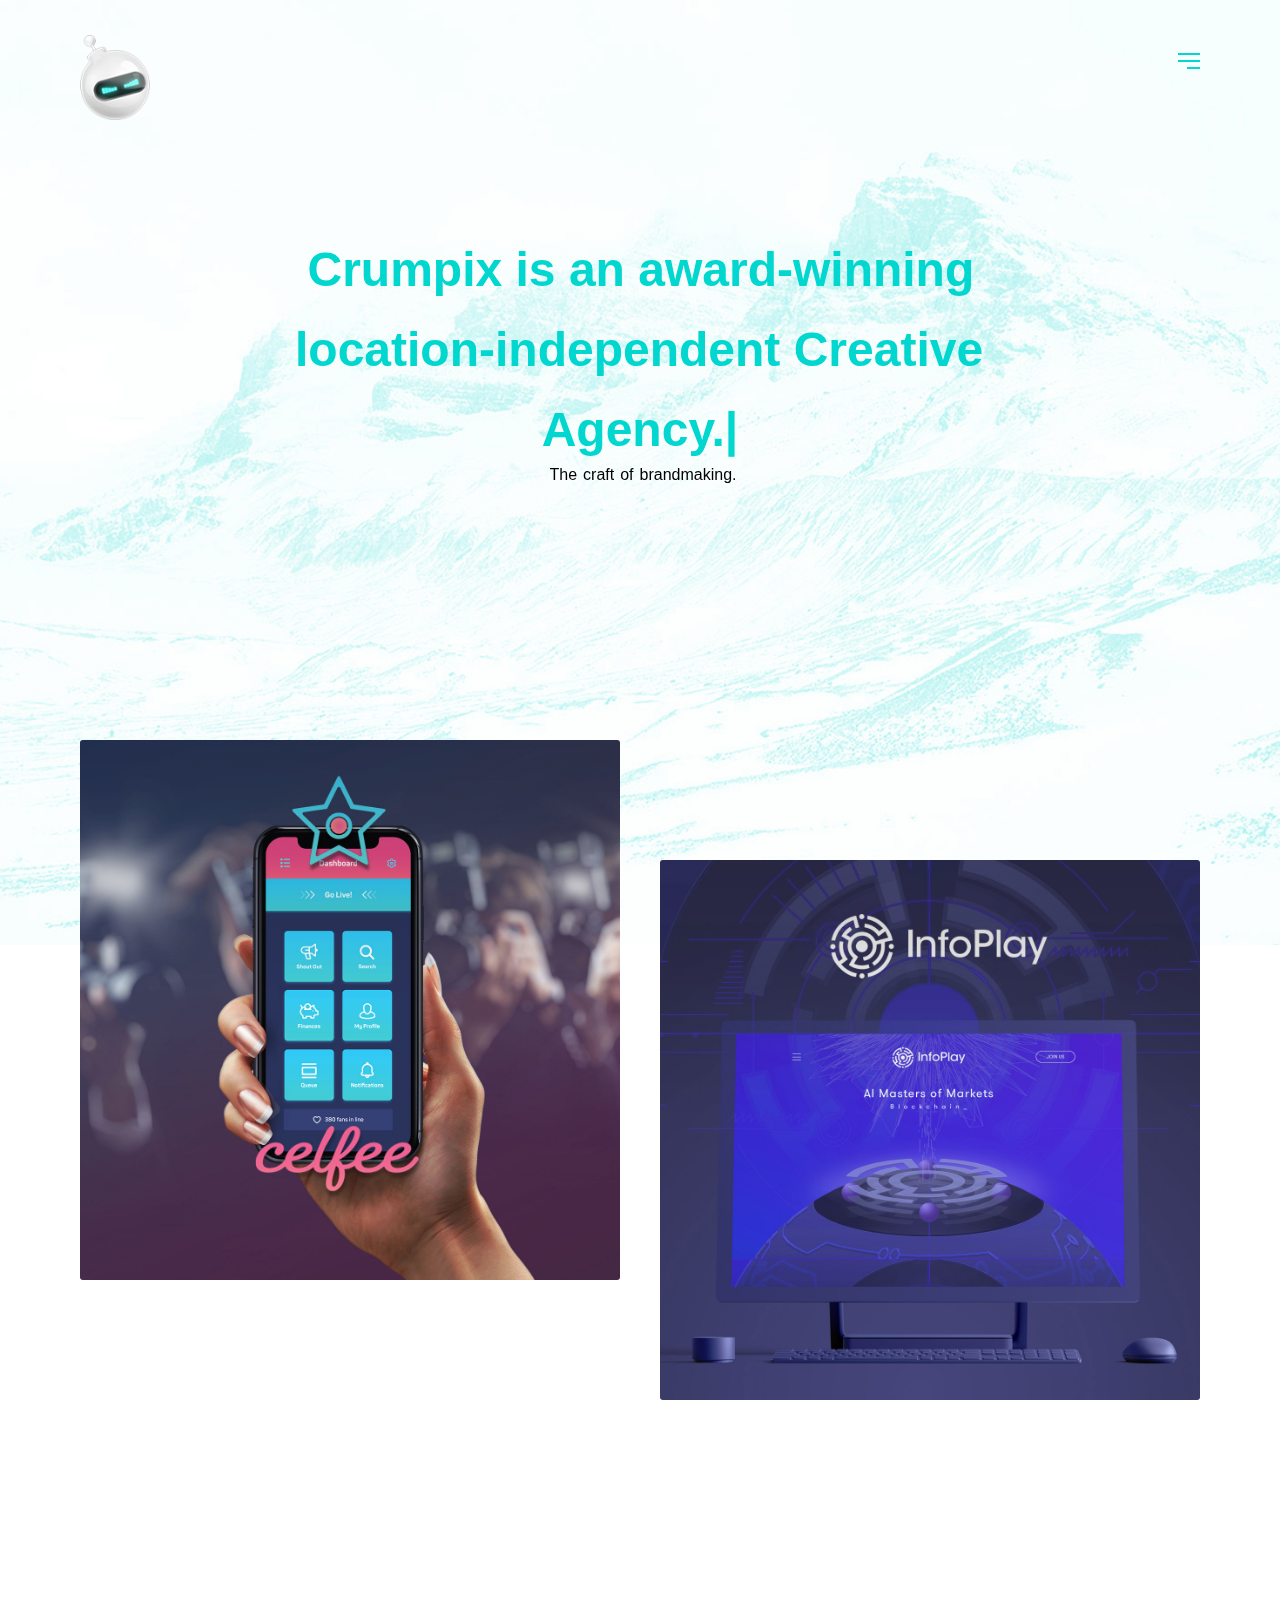
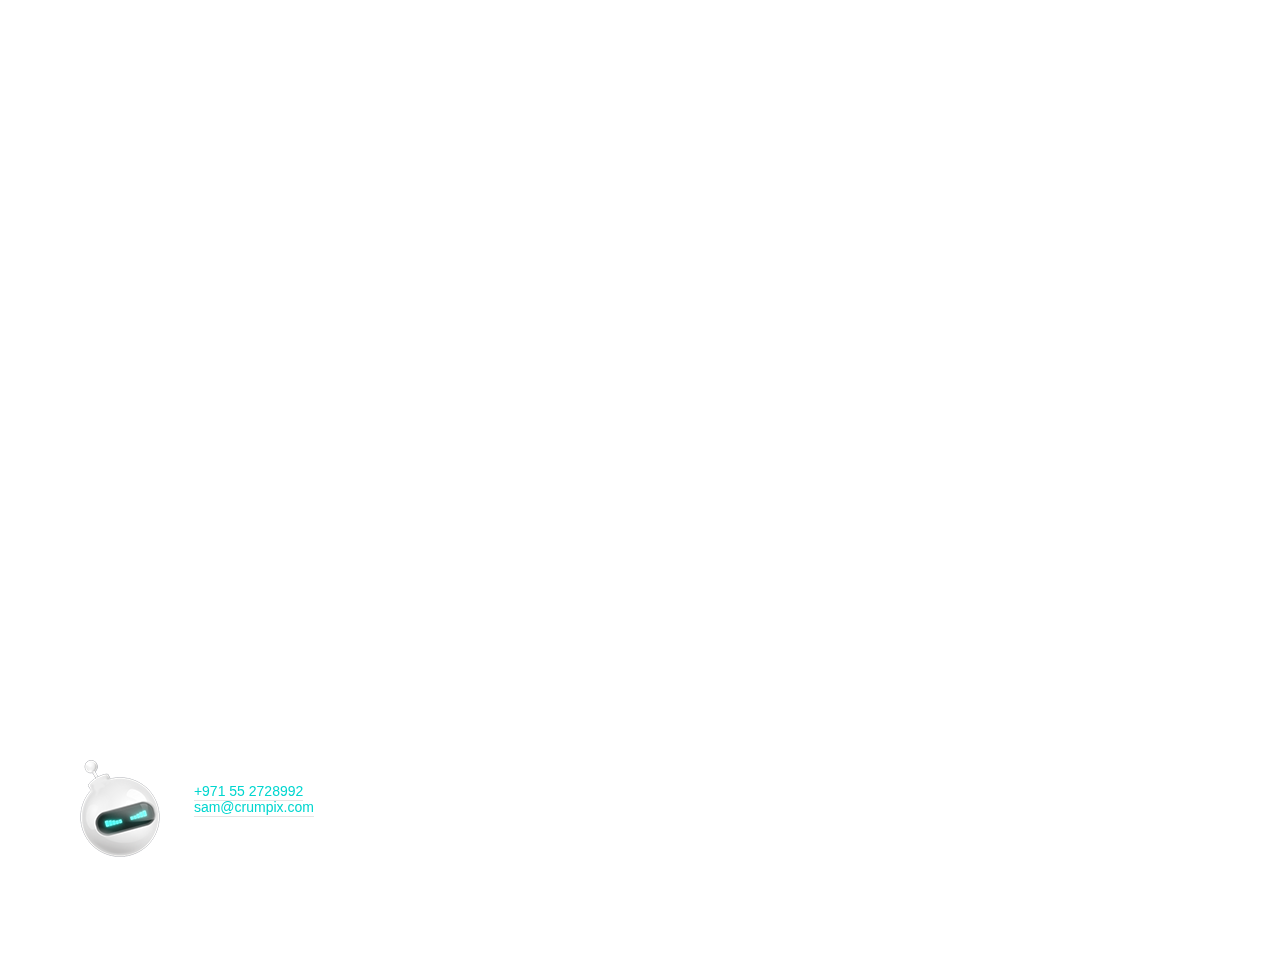
==== index.html @ b2287c08 "Project Initiated!" ====
<!DOCTYPE html>
<html lang="en">
<head>

    <title>Crumpix - Award winning location independent creative agency</title>
    <meta name="viewport" content="width=device-width, initial-scale=1.0" />
    <meta name="description" content="Perfect masonry isotope portfolio template. Masonry portfolio examples. Build your portfolio with berger template." />
    <meta name="keywords" content="design agency, ui/ux design, virtual reality, augmented reality, creative agency " />
    <meta name="author" content="Zain Raza">
    <meta charset="UTF-8" />
        
    <link rel="icon" type="image/ico" href="favicon.ico" />
    <link href="styles.css" rel="stylesheet" />
    <link href="css/font-awesome.min.css" rel="stylesheet" />
    <link href='https://fonts.googleapis.com/css?family=Roboto:400,300' rel='stylesheet' type='text/css'>
    <link href="https://fonts.googleapis.com/css?family=Poppins:500,600" rel="stylesheet">    
   
</head>

<body class="hidden">
	
    
    <div class="page-overlay from-bottom">
        <div class="animate-box-bottom"></div>
    </div>
    
	<main>
    
    
	<div class="cd-index cd-main-content">
	
	<!-- Page Content -->
	<div id="page-content" class="color-content" data-bgcolor="#fff" data-textcolor="#01d6cf">
    	
        
    
        <!-- Header -->
        <header class="scroll-hide">
            <div id="header-container">
        
            <!-- Logo -->
            <div id="logo">
                <a class="ajax-link" data-type="page-transition" href="index.html">
                    <img class="black-logo" src="images/logo.png" alt="Logo Black">
                    <img class="white-logo" src="images/logo-white.png" alt="Logo White">
                    <img class="color-logo" src="images/logo.png" alt="Logo White">
                </a>
            </div>
            <!--/Logo -->
            
            <!-- Menu Burger -->
            <div id="menu-burger">
                <span></span>
                <span></span>
                <span></span>
                <span></span>
            </div>
            <!--/Menu Burger -->
        
            </div>
        </header>
        <!--/Header -->
        
        
        <!-- Menu Overlay -->
        <div id="menu-overlay">
            
            <div class="outer">
                <div class="inner">
                
                    <div id="close-menu"></div>                
                    
                    <nav>                    
                        <ul class="main-menu">
                            <li class="has-sub active"><a href="#"><span></span>Portfolio</a>
                                <ul>
                                    <li><a class="ajax-link menu-link" data-type="page-transition" href="index.html">Bricks</a></li>
                                    <li><a class="ajax-link menu-link" data-type="page-transition" href="showcase.html">Showcase</a></li>
                                    <li class="active"><a class="ajax-link menu-link" data-type="page-transition" href="zipper.html">Zipper</a></li>
                                </ul>
                            </li>
                            <li><a class="ajax-link menu-link" data-type="page-transition" href="about.html"><span></span>About</a></li>
                            <li><a class="ajax-link menu-link" data-type="page-transition" href="contact.html"><span></span>Contact</a></li>
                            <li><a class="menu-link" target="_blank" href="https://themeforest.net/user/clapat/portfolio"><span></span>Buy Now</a></li>
                        </ul>                
                    </nav>
                    
                    <p class="copyright">2017 © Cubez Template. All right reserved.</p>               
                    
                </div>
            </div>
        
        </div>
        <!-- Menu Overlay -->
        
        
        <!-- Portfolio Filters -->
        <div class="page-action-overlay">
            <div class="outer">
                <div class="inner">
                    <div class="close-page-action"></div>
                    <ul id="filters">
                        <li><a id="all" href="#" data-filter="*" class="active"><span></span>All</a></li>
                        <li><a href="#" data-filter=".branding"><span></span>Branding</a></li>
                        <li><a href="#" data-filter=".design"><span></span>Design</a></li>
                        <li><a href="#" data-filter=".web"><span></span>Web</a></li>
                    </ul>
                </div>
            </div>
        </div>
        <!--/Portfolio Filters -->
        
        
        <!-- Main -->
        <div id="main">
        
        	
            <!-- Hero Section -->
            <div id="hero">
                <div id="hero-styles" class="scale-onscroll opacity-onscroll">
                	<div id="hero-bg-image" class="" style="background-image:url(images/02hero.jpg)"><div id="grain-hero"></div></div>
                
                    <div id="hero-caption">
                        <div class="inner">
                            <!-- <div class="hero-title">Crumpix is an award-winning location-independent Creative Agency.</div> -->
                            <p class="q1">Crumpix is an award-winning location-independent Creative Agency.</p>
                            <p class="q2">location-independent Creative Agency.</p>
                            <p class="q3">Agency.<span class="blink">|</span></p>
                            <div class="hero-subtitle">The craft of brandmaking.</div>                        
                        </div>
                    </div>
                
                </div>
            </div>            
            <div id="hero-height" class="hidden"></div>
            <!--/Hero Section -->
            
            
            <!-- Main Content -->
            <div id="main-content" class="boxed-portfolio">
                           
                
                <!-- Portfolio Wrap -->
                <div id="portfolio-wrap" class="bricks">
                    
                    <!-- Portfolio Columns -->
                    <div id="portfolio" data-col="2">
                  
                    <div class="item wide branding">
                        <div class="item-transform">
                            <div class="item-rotate">
                                <a href="project01.html" class="ajax-link" data-type="page-transition">
                                    <div class="item-content light-content">
                                        <img class="item-image" src="images/1.jpg">
                                        <div class="item-caption">
                                            <div class="item-overlay">
                                                <div class="item-sub-mask">
                                                    <div class="item-cat">Branding</div>
                                                    <div class="item-case">View Project</div>
                                                </div>
                                                <div class="item-title">Heavensake</div>
                                                <div class="svg-circle">                                                    
                                                    <svg version="1.1" xmlns="http://www.w3.org/2000/svg" x="0px" y="0px" width="50px" height="50px" viewBox="0 0 80 80" xml:space="preserve">
                                                        <circle class="circle is-inner" cx="40" cy="40" r="36" />
                                                        <circle class="circle is-outer" cx="40" cy="40" r="36" />
                                                    </svg>
                                                    <i class="fa fa-arrow-right" aria-hidden="true"></i>
                                                </div>                                                
                                            </div>
                                        </div>
                                    </div>
                                </a>
                            </div>
                        </div>
                    </div>
                    
                    <div class="item wide design">
                        <div class="item-transform">
                            <div class="item-rotate">
                                <a href="project02.html" class="ajax-link item-down" data-type="page-transition">
                                    <div class="item-content light-content">
                                        <img class="item-image" src="images/2.jpg">
                                        <div class="item-caption">
                                            <div class="item-overlay">
                                                <div class="item-sub-mask">
                                                    <div class="item-cat">Art Direction</div>
                                                    <div class="item-case">View Project</div>
                                                </div>
                                                <div class="item-title">Value Studio</div>
                                                <div class="svg-circle">                                                    
                                                    <svg version="1.1" xmlns="http://www.w3.org/2000/svg" x="0px" y="0px" width="50px" height="50px" viewBox="0 0 80 80" xml:space="preserve">
                                                        <circle class="circle is-inner" cx="40" cy="40" r="36" />
                                                        <circle class="circle is-outer" cx="40" cy="40" r="36" />
                                                    </svg>
                                                    <i class="fa fa-arrow-right" aria-hidden="true"></i>
                                                </div>                                                
                                            </div>
                                        </div>
                                    </div>
                                </a>
                            </div>
                        </div>
                    </div>
                    
                    <div class="item web">
                        <div class="item-transform">
                            <div class="item-rotate">
                                <a href="project03.html" class="ajax-link" data-type="page-transition">
                                    <div class="item-content light-content">
                                        <img class="item-image" src="images/3.jpg">
                                        <div class="item-caption">
                                            <div class="item-overlay">                                                
                                                <div class="item-sub-mask">
                                                    <div class="item-cat">Web Design</div>
                                                    <div class="item-case">View Project</div>
                                                </div>
                                                <div class="item-title">Retroduck</div>
                                                <div class="svg-circle">                                                    
                                                    <svg version="1.1" xmlns="http://www.w3.org/2000/svg" x="0px" y="0px" width="50px" height="50px" viewBox="0 0 80 80" xml:space="preserve">
                                                        <circle class="circle is-inner" cx="40" cy="40" r="36" />
                                                        <circle class="circle is-outer" cx="40" cy="40" r="36" />
                                                    </svg>
                                                    <i class="fa fa-arrow-right" aria-hidden="true"></i>
                                                </div>
                                            </div>
                                        </div>
                                    </div>
                                </a>
                            </div>
                        </div>
                    </div>
                    
                    <div class="item web">
                        <div class="item-transform">
                            <div class="item-rotate">
                                <a href="project04.html" class="ajax-link" data-type="page-transition">
                                    <div class="item-content light-content">
                                        <img class="item-image" src="images/4.jpg">
                                        <div class="item-caption">
                                            <div class="item-overlay">                                                
                                                <div class="item-sub-mask">
                                                    <div class="item-cat">Web Design</div>
                                                    <div class="item-case">View Project</div>
                                                </div>
                                                <div class="item-title">Cool Blonde</div>
                                                <div class="svg-circle">                                                    
                                                    <svg version="1.1" xmlns="http://www.w3.org/2000/svg" x="0px" y="0px" width="50px" height="50px" viewBox="0 0 80 80" xml:space="preserve">
                                                        <circle class="circle is-inner" cx="40" cy="40" r="36" />
                                                        <circle class="circle is-outer" cx="40" cy="40" r="36" />
                                                    </svg>
                                                    <i class="fa fa-arrow-right" aria-hidden="true"></i>
                                                </div>
                                            </div>
                                        </div>
                                    </div>
                                </a>
                            </div>
                        </div>
                    </div>
                    
                    <div class="item wide design">
                        <div class="item-transform">
                            <div class="item-rotate">
                                <a href="project05.html" class="ajax-link item-down" data-type="page-transition">
                                    <div class="item-content light-content">
                                        <img class="item-image" src="images/5.jpg">
                                        <div class="item-caption">
                                            <div class="item-overlay">                                                
                                                <div class="item-sub-mask">
                                                    <div class="item-cat">Art Direction</div>
                                                    <div class="item-case">View Project</div>
                                                </div>
                                                <div class="item-title">Miami Vice</div>
                                                <div class="svg-circle">                                                    
                                                    <svg version="1.1" xmlns="http://www.w3.org/2000/svg" x="0px" y="0px" width="50px" height="50px" viewBox="0 0 80 80" xml:space="preserve">
                                                        <circle class="circle is-inner" cx="40" cy="40" r="36" />
                                                        <circle class="circle is-outer" cx="40" cy="40" r="36" />
                                                    </svg>
                                                    <i class="fa fa-arrow-right" aria-hidden="true"></i>
                                                </div>
                                            </div>
                                        </div>
                                    </div>
                                </a>
                            </div>
                        </div>
                    </div>
                    
                    <div class="item wide web">
                        <div class="item-transform">
                            <div class="item-rotate">
                                <a href="project06.html" class="ajax-link" data-type="page-transition">
                                    <div class="item-content light-content">
                                        <img class="item-image" src="images/6.jpg">
                                        <div class="item-caption">
                                            <div class="item-overlay">                                                
                                                <div class="item-sub-mask">
                                                    <div class="item-cat">Web Design</div>
                                                    <div class="item-case">View Project</div>
                                                </div>
                                                <div class="item-title">Golden Lion</div>
                                                <div class="svg-circle">                                                    
                                                    <svg version="1.1" xmlns="http://www.w3.org/2000/svg" x="0px" y="0px" width="50px" height="50px" viewBox="0 0 80 80" xml:space="preserve">
                                                        <circle class="circle is-inner" cx="40" cy="40" r="36" />
                                                        <circle class="circle is-outer" cx="40" cy="40" r="36" />
                                                    </svg>
                                                    <i class="fa fa-arrow-right" aria-hidden="true"></i>
                                                </div>
                                            </div>
                                        </div>
                                    </div>
                                </a>
                            </div>
                        </div>
                    </div>
                    
                    <div class="item branding">
                        <div class="item-transform">
                            <div class="item-rotate">
                                <a href="project07.html" class="ajax-link item-down" data-type="page-transition">
                                    <div class="item-content light-content">
                                        <img class="item-image" src="images/7.jpg">
                                        <div class="item-caption">
                                            <div class="item-overlay">                                                
                                                <div class="item-sub-mask">
                                                    <div class="item-cat">Branding</div>
                                                    <div class="item-case">View Project</div>
                                                </div>
                                                <div class="item-title">Badoo</div>
                                                <div class="svg-circle">                                                    
                                                    <svg version="1.1" xmlns="http://www.w3.org/2000/svg" x="0px" y="0px" width="50px" height="50px" viewBox="0 0 80 80" xml:space="preserve">
                                                        <circle class="circle is-inner" cx="40" cy="40" r="36" />
                                                        <circle class="circle is-outer" cx="40" cy="40" r="36" />
                                                    </svg>
                                                    <i class="fa fa-arrow-right" aria-hidden="true"></i>
                                                </div>
                                            </div>
                                        </div>
                                    </div>
                                </a>
                            </div>
                        </div>
                    </div>
                    
                    <div class="item design">
                        <div class="item-transform">
                            <div class="item-rotate">
                                <a href="project08.html" class="ajax-link item-down" data-type="page-transition">
                                    <div class="item-content light-content">
                                        <img class="item-image" src="images/8.jpg">
                                        <div class="item-caption">
                                            <div class="item-overlay">                                                
                                                <div class="item-sub-mask">
                                                    <div class="item-cat">Art Direction</div>
                                                    <div class="item-case">View Project</div>
                                                </div>
                                                <div class="item-title">Tosca Blue</div>
                                                <div class="svg-circle">                                                    
                                                    <svg version="1.1" xmlns="http://www.w3.org/2000/svg" x="0px" y="0px" width="50px" height="50px" viewBox="0 0 80 80" xml:space="preserve">
                                                        <circle class="circle is-inner" cx="40" cy="40" r="36" />
                                                        <circle class="circle is-outer" cx="40" cy="40" r="36" />
                                                    </svg>
                                                    <i class="fa fa-arrow-right" aria-hidden="true"></i>
                                                </div>
                                            </div>
                                        </div>
                                    </div>
                                </a>
                            </div>
                        </div>
                    </div>
                                        
                    
                  </div>
                  <!--/Portfolio -->
                  
                </div>
                <!--/Portfolio Wrap -->
            
                        
            </div>
            <!--/Main Content -->
            
            
            
            <!-- Footer -->
            <footer id="grain-footear" class="hidden">                
                
                <div id="page-action-holder" data-tooltip="View Filters" data-placement="top">
                    <div id="open-filters">                                                    
						<svg version="1.1" xmlns="http://www.w3.org/2000/svg" x="0px" y="0px" width="50px" height="50px" viewBox="0 0 80 80" xml:space="preserve">
                            <circle class="circle-action is-inner" cx="40" cy="40" r="36" />
                            <circle class="circle-action is-outer" cx="40" cy="40" r="36" />
                        </svg>
                        <i class="fa fa-eye" aria-hidden="true"></i>
                    </div>                        	
                </div>
                
                <div id="socials-holder">
                    <ul class="socials-text">
                        <li><a href="http://www.facebook.com/clapat" target="_blank">Facebook</a></li>
                        <li><a href="http://www.twitter.com/clapatdesign" target="_blank">Twitter</a></li>
                        <li><a href="http://www.dribbble.com/clapat" target="_blank">Dribbble</a></li>
                        <li><a href="http://www.behance.net/clapat" target="_blank">Behance</a></li>
                    </ul>
                </div>
                
                
                <div class="footer-info">
                     <img class="black-logo" src="images/logo.png" alt="Logo Black">
                     <div class="contact-footer">
                        <a class="link" href="tel:+971552728992">+971 55 2728992</a><br>
                        <a class="link" href="mailto:sam@crumpix.com">sam@crumpix.com</a>
                    </div>  
                </div>            
            
            </footer>
            <!--/Footer -->
            
        </div>
        <!--/Main -->  
 
 
	</div>    
	<!--/Page Content -->
    
    </div>
</main>
    
    
    <div class="cd-cover-layer"></div>
    
		
    <script src="js/jquery.min.js"></script>
    <script src="js/plugins.js"></script>
    <script src="js/scripts.js"></script>



</body>

</html>
---- styles.css ----
/*------------------------------------------------------------------
Project:	Cubez - Ajax Based Portfolio Template
Version:	1.0
Last change:	06/10/2017
Assigned to:	ClaPat 
Primary use:	Showcase Portfolio 
-------------------------------------------------------------------*/

@import url("css/showcase.css");
@import url("css/portfolio.css");
@import url("css/shortcodes.css");
@import url("css/assets.css");


/*------------------------------------------------------------------

01. General Styles
02. Page Overlay
03. Header and Menu
04. Hero Section
05. Main Content
06. Footer
07. Responsive
-------------------------------------------------------------------*/

	
/* 1. General Styles */		
	
	html,body{
		font-family: 'GT-Walsheim', sans-serif;
		font-weight: 300;
		font-size:18px;
		height:100%;
		width:100%;
		color:#777777;
		background-color:#000;
	}
	
	html {
		box-sizing: border-box;
		margin-right: 0px!important;
		overflow: visible!important;
	}
	
	body {
		overflow-x:hidden;
		overflow-y:scroll!important;
		box-sizing: border-box;
		webkit-transition: opacity 0.2s ease-in-out 0s;
		transition: opacity 0.2s ease-in-out 0s;	
	}
	
	body.hidden {
		opacity:0;
	}	
	
	html, body, div, span, applet, object, iframe, h1, h2, h3, h4, h5, h6, p, blockquote, pre, a, abbr, acronym, address, big, cite, code, del, dfn, em, font, ins, kbd, q, s, samp, small, strike, strong, sub, sup, tt, var, dl, dt, dd, ol, ul, li, fieldset, form, label, legend, table, caption, tbody, tfoot, thead, tr, th, td {
		border: 0;
		margin: 0;
		outline: 0;
		padding: 0;
		vertical-align: baseline;
	}
	
	article,
	aside,
	details,
	figcaption,
	footer,
	header,
	hgroup,
	nav,
	section {
		display: block;
	}
	
	audio,
	canvas,
	 {
		display: inline-block;
		max-width: 100%;
	}	
	
	address {
		font-style: italic;
		margin-bottom: 24px;
	}
	
	abbr[title] {
		border-bottom: 1px dotted #2b2b2b;
		cursor: help;
	}
	
	b,
	strong {
		font-weight: 400;
		color:#000;
	}
	
	cite,
	dfn,
	em,
	i {
		font-style: italic;
	}
	
	mark,
	ins {
		background: none repeat scroll 0 0 #000;
		text-decoration: none;
		color:#fff;
		font-family: "GT-Walsheim",sans-serif;
		font-size: 10px;
		font-weight: 400;
		letter-spacing: 4px;
		text-transform: uppercase;
		padding:2px 5px;
		margin-bottom:10px;
		display:inline-block;
	}
	
	code,
	kbd,
	tt,
	var,
	samp,
	pre {
		font-family: monospace, serif;
		font-size: 15px;
		-webkit-hyphens: none;
		-moz-hyphens:    none;
		-ms-hyphens:     none;
		hyphens:         none;
		line-height: 1.6;
	}
	
	pre {
		border: 1px solid rgba(0, 0, 0, 0.1);
		-webkit-box-sizing: border-box;
		-moz-box-sizing:    border-box;
		box-sizing:         border-box;
		margin-bottom: 24px;
		max-width: 100%;
		overflow: auto;
		padding: 12px;
		white-space: pre;
		white-space: pre-wrap;
		word-wrap: break-word;
	}
	
	blockquote,
	q {
		-webkit-hyphens: none;
		-moz-hyphens:    none;
		-ms-hyphens:     none;
		hyphens:         none;
		quotes: none;
	}
	
	blockquote:before,
	blockquote:after,
	q:before,
	q:after {
		content: "";
		content: none;
	}
	
	blockquote {
		color: #000;
		font-size: 18px;
		font-style: italic;
		font-weight: 300;
		line-height: 30px;
		margin-bottom: 24px;
		font-family: "GT-Walsheim", Times, serif;
		border-left:2px #ddd solid;
		padding:20px 20px 20px 40px;
		letter-spacing: 0.01em;
	}
	
	blockquote span {
		display:block;
		margin-top:20px;
		font-weight:400;
		font-size:12px;
		font-style:normal;
		font-family: "GT-Walsheim",Geneva,sans-serif;
		color:#999;
	}
	
	blockquote cite,
	blockquote small {
		color: #2b2b2b;
		font-size: 16px;
		font-weight: 400;
		line-height: 1.5;
	}
	
	blockquote em,
	blockquote i,
	blockquote cite {
		font-style: normal;
	}
	
	blockquote strong,
	blockquote b {
		font-weight: 400;
	}
	
	small {
		font-size: smaller;
	}
	
	big {
		font-size: 125%;
	}
	
	sup,
	sub {
		font-size: 75%;
		height: 0;
		line-height: 0;
		position: relative;
		vertical-align: baseline;
	}
	
	sup {
		bottom: 1ex;
	}
	
	sub {
		top: .5ex;
	}
	
	dl {
		margin-bottom: 24px;
	}
	
	dt {
		font-weight: bold;
	}
	
	dd {
		margin-bottom: 24px;
	}
	
	ul,
	ol {
		list-style: none;
		margin: 0 0 24px 20px;
	}
	
	ul {
		list-style: disc;
	}
	
	ol {
		list-style: decimal;
	}
	
	li > ul,
	li > ol {
		margin: 0 0 0 20px;
	}
	
	li {
		line-height: 20px;
		color:#333;
		margin-bottom:10px;
	}
	
	figure {
		margin:0;
		position:relative;
		display: inline-block;
	}
	
	figure img {
		max-width:100%;
	}
	
	fieldset {
		border: 1px solid rgba(0, 0, 0, 0.1);
		margin: 0 0 24px;
		padding: 11px 12px 0;
	}
	
	legend {
		white-space: normal;
	}
	
	button,	input {
		line-height: normal;
	}
	
	input,
	textarea {
		background-image: -webkit-linear-gradient(hsla(0,0%,100%,0), hsla(0,0%,100%,0)); /* Removing the inner shadow, rounded corners on iOS inputs */
	}
	
	button, html input[type="button"], input[type="reset"], input[type="submit"] {
		cursor: pointer;
	}
	
	button[disabled],
	input[disabled] {
		cursor: default;
	}
	
	input[type="checkbox"],
	input[type="radio"] {
		padding: 0;
	}
	
	input[type="search"] {

		-webkit-appearance: textfield;
	}
	
	input[type="search"]::-webkit-search-decoration {
		-webkit-appearance: none;
	}
	
	button::-moz-focus-inner, input::-moz-focus-inner {
		border: 0;
		padding: 0;
	}
	
	textarea {
		overflow: auto;
		vertical-align: top;
	}
	
	table, th, td {
		border: 1px solid rgba(0, 0, 0, 0.1);
	}
	
	table {
		border-collapse: separate;
		border-spacing: 0;
		border-width: 1px 0 0 1px;
		margin-bottom: 24px;	
		width: 100%;
	}
	
	caption, th, td {
		font-weight: normal;
		text-align: left;
	}
	
	th {
		border-width: 0 1px 1px 0;
		font-weight: bold;
	}
	
	td {
		border-width: 0 1px 1px 0;
	}
	
	del {
		color: #767676;
	}
	
	hr {
		border: 0;
		height: 35px;
		width:100%;
		float:none;
		margin:0;
		display:inline-block;
	}
	
	hr.small {
		height:20px;
	}
	
	hr:after {
		clear: both;
		content: " ";
		display: block;
		height: 0;
		visibility: hidden;
	}
	
	::selection {
		background: #000;
		color: #fff;
		text-shadow: none;
	}
	
	::-moz-selection {
		background: #000;
		color: #fff;
		text-shadow: none;
	}
	
	img {
		border: 0 none;
		max-width: 100%;
		vertical-align: middle;
	}
		
	h1, h2, h3, h4, h5, h6 {
		font-weight: 600;
		font-family: 'GT-Walsheim', sans-serif;
		color:#000;
		margin-bottom:10px;
	}
	
	h1.big-title{
		font-size: 80px;
		font-style: normal;
		font-weight: 600;
		line-height: 110px;
		margin-left:-7px;
	}	
	
	h1{
		font-size:48px;
		line-height: 60px;
		margin-left:-3px;
	}
	
	h2{
		font-size: 36px;
		line-height: 48px;
		margin-left:-1px;
	}
	
	h3{
		font-size:30px;
		line-height: 36px;
		margin-left:-1px;
	}
	
	h4{
		font-size:24px;
		line-height: 30px;
		margin-left:-1px;	
	}
	
	h5{
		font-size:18px;
		line-height: 24px;
		margin-left:-1px;
	}
	
	h6{
		font-size:14px;
		line-height: 18px;
	}
	
	.col-content.light-content h1, .col-content.light-content h2, .col-content.light-content h3, .col-content.light-content h4, .col-content.light-content h5, .col-content.light-content h6 {
		color: #fff!important;
	}
	
	.light-content p {
		color:rgba(255,255,255,0.5);
	}
	
	.title-has-line {
		position:relative;
		margin-bottom:35px;
	}
	
	.title-has-line:after {
		background: none repeat scroll 0 0 #d28e3d;
		bottom: -15px;
		content: "";
		height: 1px;
		left: 0;
		position: absolute;
		width: 30px;
	}
	
	.text-align-center .title-has-line:after {
		background: none repeat scroll 0 0 #d28e3d;
		bottom: -15px;
		content: "";
		height: 1px;
		left: 50%;
		margin-left: -20px;
		position: absolute;
		width: 30px;
	}
	
	.text-align-right.title-has-line:after {
		background: none repeat scroll 0 0 #d28e3d;
		bottom: -15px;
		content: "";
		height: 1px;
		left: 50%;
		margin-left: -20px;
		position: absolute;
		width: 30px;
	}
	
	p {
		font-size:18px;
		margin-bottom:15px;
		line-height:28px;
		color:#aaa;
	}
	
	p.no-margins {
		margin-bottom:0;
	}
	
	.bigger {
		font-size: 24px;
		font-weight: 400;
		line-height:36px;
		color:#222;
	}
	
	.smaller {
		font-family: "GT-Walsheim",sans-serif;
		font-size: 10px;
		font-weight: 400;
		letter-spacing: 3px;
		color:#777;
		text-transform:uppercase;
	}
	
	.container {
		max-width:1240px;
		width:100%;
		margin:0 auto;
		padding: 0 50px;
		box-sizing:border-box;
	}
	
	.small .container {
		max-width:900px;
		width:100%;
		margin:0 auto;
		padding: 0 50px;
		box-sizing:border-box;
	}
	
	.full .container {
		width: 100%;
		max-width: 100%;
		padding: 0 200px;
	}
	
	.container::after {
		clear: both;
		content: " ";
		display: table;
	}
	
	a:hover, a:active {
	  outline: 0;
	  color: #000;
	}
	
	a {
        text-decoration: none;
        -webkit-transition: background-color .3s ease, border .3s ease, color .3s ease, opacity .3s ease-in-out, outline .3s ease;
           -moz-transition: background-color .3s ease, border .3s ease, color .3s ease, opacity .3s ease-in-out, outline .3s ease;
            -ms-transition: background-color .3s ease, border .3s ease, color .3s ease, opacity .3s ease-in-out, outline .3s ease;
             -o-transition: background-color .3s ease, border .3s ease, color .3s ease, opacity .3s ease-in-out, outline .3s ease;
                transition: background-color .3s ease, border .3s ease, color .3s ease, opacity .3s ease-in-out, outline .3s ease;
    }
	
	a {
		color: #000;
		outline: 0;
	}
	
	a:hover {
		text-decoration:none;
	}
	
	.one_half {
    	width: 47%;
	}	

	.one_third {
		width: 30.6%;
	}	

	.one_fourth {
		width: 22%;
	}	

	.one_fifth {
		width: 16.8%;
	}	

	.one_sixth {
		width: 13.33%;
	}	

	.two_fifth {
		width: 37.6%;
	}	

	.two_fourth {
		width: 48%;
	}		

	.two_third {
		width: 65.33%;
	}	

	.three_fifth {
		width: 58.4%;
	}	

	.three_fourth {
		width: 74%;
	}	

	.four_fifth {
		width: 79.2%;
	}	

	.five_sixth {
		width: 82.67%;
	}	

	.one_third, .two_third, .three_fourth, .one_fourth, .two_fourth, .one_fifth, .two_fifth, .three_fifth, .four_fifth, .one_sixth, .five_sixth {
		float: left;
		margin-bottom: 20px;
		margin-right: 4%;
		position: relative;
	}
	
	.one_half {
		float: left;
		margin-bottom: 20px;
		margin-right: 6%;
		position: relative;
	}

	.last {
		margin-right:0px;
	}
	
	.text-align-center {
		text-align:center;
	}
	
	.text-align-left {
		text-align:left;
	}
	
	.outer {
		display:table;
		width:100%;
		height:100%;
	}
	
	.inner {
		display:table-cell;
		vertical-align:middle;
		-webkit-box-sizing:border-box;
		-moz-box-sizing:border-box;
		box-sizing:border-box;
	}
	
	.vc_row {
		position:relative;
		z-index:1;
	}
	
	.row_padding_top {
		padding-top:120px;
	}
	
	.row_padding_bottom {
		padding-bottom:100px;
	}
	
/*--------------------------------------------------
	02. Page Overlay
---------------------------------------------------*/	
	
	
	.page-overlay {
		position: fixed;
		top: 0;
		left: 0;
		width: 100%;
		height: 100%;
	}

	.page-overlay .animate-box-bottom {
		position: absolute;
		width: 100%;
		height: 101%;
		-webkit-transition: -webkit-transform .0s;
		transition: -webkit-transform .0s;
		transition: transform .0s;
		transition: transform .0s, -webkit-transform .0s;
		background-color: #000;
	}
	.page-overlay .animate-box-bottom {
		-webkit-transform: translateX(-101%);
		transform: translateX(-101%);
	}
	
	.page-overlay.from-bottom {
	  	z-index: 120;
	}
	
	.page-overlay.from-bottom .animate-box-bottom {
		transition: transform .4s ease-in-out;
		-webkit-transform: translateX(0);
		transform: translateX(0);
	}
	
	.page-overlay.from-bottom-end .animate-box-bottom {
		transition: transform .4s ease-in-out 0.3s;
		-webkit-transform: translateX(101%);
		transform: translateX(101%);
	}	
	
/*--------------------------------------------------
	03. Header and Menu
---------------------------------------------------*/
	
	header {
		opacity:1;
		width:100%;
		height:120px;
		left:0;
		top:0;
		position:fixed;
		box-sizing:border-box;
		z-index:100;
		-webkit-transition: all 0.2s ease-in-out;
		-moz-transition: all 0.2s ease-in-out;
		-o-transition: all 0.2s ease-in-out;
		-ms-transition: all 0.2s ease-in-out;
		transition: all 0.2s ease-in-out;
	}
	
	header.nav-hide {
		top:-120px;		
	}
	
	header.open.nav-hide {
		top:0px;		
	}
	
	#header-container {
		box-sizing: border-box;
		padding: 0 80px;
		height: 50px;
		margin: 35px auto;
		max-width: 100%;
		position: relative;
		width: 100%;
		z-index: 20;
		-webkit-transition: all 0.2s ease-in-out;
		-moz-transition: all 0.2s ease-in-out;
		-o-transition: all 0.2s ease-in-out;
		-ms-transition: all 0.2s ease-in-out;
		transition: all 0.2s ease-in-out;
	}
	
	#logo {
		position:relative;
		display:inline-block;
		pointer-events: auto;
		z-index:10;
	}
	
	#logo a {
		display:block;
	}
	
	#logo a.disable {
		pointer-events: none;
	}
	
	#logo img {
		display: block;
		height: 85px;
		width: auto;
		-webkit-transition: opacity 0.2s ease-in-out;
		-moz-transition: opacity 0.2s ease-in-out;
		-o-transition: opacity 0.2s ease-in-out;
		-ms-transition: opacity 0.2s ease-in-out;
		transition: opacity 0.2s ease-in-out;
	}
	
	#logo img.white-logo, #logo img.color-logo {
		position:absolute;
		top:0;
		left:0;
		opacity:0;
	}
	
	#logo img.black-logo {
		opacity:1;
	}
	
	.light-content #logo img.black-logo, .light-content #logo img.color-logo {
		opacity:0;
	}
	
	.light-content #logo img.white-logo {
		opacity:1;
	}
	
	.color-content #logo img.black-logo, .color-content #logo img.white-logo {
		opacity:0;
	}
	
	.color-content #logo img.color-logo {
		opacity:1;
	}
	
	#menu-burger {
		width: 22px;
		height: 18px;
		position: relative;
		float:right;
		margin: 0;
		-webkit-transform: rotate(0deg);
		-moz-transform: rotate(0deg);
		-o-transform: rotate(0deg);
		transform: rotate(0deg);
		-webkit-transition: .5s ease-in-out;
		-moz-transition: .5s ease-in-out;
		-o-transition: .5s ease-in-out;
		transition: .5s ease-in-out;
		cursor: pointer;
		top: 18px;
		right: 0;
		z-index:2;
		pointer-events: initial;
	}
	
	.menu-overlay #menu-burger {
		display:block;
	}

	#menu-burger span {
	  display: block;
	  position: absolute;
	  height: 2px;
	  width: 100%;
	  background: #000;
	  opacity: 1;
	  right: 0;
	  -webkit-transform: rotate(0deg);
	  -moz-transform: rotate(0deg);
	  -o-transform: rotate(0deg);
	  transform: rotate(0deg);
	  -webkit-transition: 0.2s ease-in-out;
	  -moz-transition: 0.2s ease-in-out;
	  -o-transition: 0.2s ease-in-out;
	  transition: 0.2s ease-in-out;
	}
	
	.light-content #menu-burger span {
		background:#fff;
	}
	
	.menu-open.light-content #menu-burger span, .initial.light-content #menu-burger span {
		background:#000;
	}

	#menu-burger span:nth-child(1) {
	  top: 0px;
	}
	
	#menu-burger span:nth-child(2),#menu-burger span:nth-child(3) {
	  top: 7px;
	}
	
	#menu-burger span:nth-child(4) {
		top: 14px;
		width: 60%;
	}
	
	#menu-burger:hover span:nth-child(4) {
		width: 100%;
	}
	
	#menu-burger.open span:nth-child(1) {
	  top: 7px;
	  width: 0%;
	  right: 50%;
	}
	
	#menu-burger.open span:nth-child(2) {
	  -webkit-transform: rotate(45deg);
	  -moz-transform: rotate(45deg);
	  -o-transform: rotate(45deg);
	  transform: rotate(45deg);
	}
	
	#menu-burger.open span:nth-child(3) {
	  -webkit-transform: rotate(-45deg);
	  -moz-transform: rotate(-45deg);
	  -o-transform: rotate(-45deg);
	  transform: rotate(-45deg);
	}
	
	#menu-burger.open span:nth-child(4) {
	  top: 7px;
	  width: 0%;
	  right: 50%;
	}
	
	#menu-overlay {
		position:fixed;
		z-index:10;
		height:100vh;
		width:100vw;
		top:0;
		left:0;
		right:0;
		bottom:0;
		opacity:0;
		visibility:hidden;
		text-align:center;
		background-color:#222;
		-webkit-transition: all 0.2s ease-in-out 0.5s;
		transition: all 0.2s ease-in-out 0.5s;
	}
	
	#menu-overlay.active {
		opacity:1;
		visibility:visible;
		-webkit-transition: all 0.2s ease-in-out 0.5s;
		transition: all 0.2s ease-in-out 0.5s;
	}
	
	#close-menu {
		position: fixed !important;
		height:100vh;
		width:100vw;
		top:0;
		left:0;
		right:0;
		bottom:0;
	}	
	
	nav, nav ul, nav ul li, nav ul li a {
		margin: 0;
		padding: 0;
		border: 0;
		list-style: none;
		display: block;
		-webkit-box-sizing: border-box;
		-moz-box-sizing: border-box;
		box-sizing: border-box;
	}
	
	nav {
		width:auto;
		float:none;
		display:table;
		margin:0 auto;
	}

	
	nav ul ul {
		display: none;
		margin-bottom: 20px;
		position: relative;
	}
	
	nav > ul > li > a {
		padding: 2px 0px;
		cursor: pointer;
		color: #000;
		line-height:60px;
		font-size:48px;
		font-weight: 600;
		position:relative;
		font-family: 'GT-Walsheim', sans-serif;
		-webkit-transition: all 0.3s ease-in-out;
		-moz-transition: all 0.3s ease-in-out;
		-o-transition: all 0.3s ease-in-out;
		-ms-transition: all 0.3s ease-in-out;
		transition: all 0.3s ease-in-out;
	}
	
	.light-content nav > ul > li > a, .light-content.color-content nav > ul > li > a {
		color: #fff;
	}
	
	nav > ul > li {
		width: auto;
		display: table;
		margin: 0 auto;
		padding: 0 5px;
	}
	
	nav > ul > li span {
		position: absolute;
		top: 27px;
		left: -5px;
		width:calc(100% + 10px);
		height: 6px;
		z-index:-1;
		transform: scaleX(0);
		transform-origin: right;
		transition: transform .2s ease-out;
	}
	
	.light-content nav > ul > li span {
		opacity:0.4;
	}
	
	.light-content.color-content nav > ul > li span {
		opacity:1;
	}
  
    nav > ul > li:hover span, nav > ul > li.active span, nav > ul > li.open span {
		transform: scaleX(1);
		transform-origin: left;
	}
	
	.light-content nav > ul > li > a:hover,
	.light-content nav > ul > li.active > a,
	.light-content nav > ul > li.open > a,
	.light-content.color-content nav > ul > li > a:hover,
	.light-content.color-content nav > ul > li.active > a,
	.light-content.color-content nav > ul > li.open > a {
		color: #fff;
	}
	
	nav > ul > li > a:hover,
	nav > ul > li.active > a,
	nav > ul > li.open > a {
		color: #000;
	}
	
	nav ul ul li a {
		cursor: pointer;
		padding: 10px 20px 2px;
		z-index: 1;
		text-decoration: none;
		font-size: 16px;
		color: rgba(255,255,255,0.6);
		line-height:20px!important;
	}
	
	nav ul ul li:hover > a,
	nav ul ul li.open > a,
	nav ul ul li.active > a {
		color: #000;
	}
	
	.light-content nav ul ul li:hover > a,
	.light-content nav ul ul li.open > a,
	.light-content nav ul ul li.active > a, 
	.light-content.color-content nav ul ul li:hover > a,
	.light-content.color-content nav ul ul li.open > a,
	.light-content.color-content nav ul ul li.active > a {
		color: #fff;
	}
	
	nav ul ul ul li a {
		padding-left: 40px;
	}
	
	
	#menu-overlay .copyright {
		position:absolute;
		bottom:40px;
		font-size:12px;
		width: 100%;
	}	
	
/*--------------------------------------------------
	14. Hero Section
---------------------------------------------------*/	
	
	#hero {
		overflow:hidden;
		position:fixed;
		width:100vw;
	}
	
	#hero.normal {
		position:relative;
	}
	
	#hero.normal #hero-styles, #hero.normal #hero-bg-image {
		position:absolute;
	}
	
	#hero-styles {
		position: fixed;
		width: 100vw;
		top: 0;
		left: 0;
	}
	
	#hero-bg-image {
		background-size:cover;
		position:fixed;
		background-position:center center;
		width:100vw;
		height:100vh;
		opacity:1;
		-ms-transform: scale(1.2);
		-moz-transform: scale(1.2);
		-webkit-transform: scale(1.2);
		transform: scale(1.2);
	}
	
	#grain-hero { 
		position:fixed;
		width:100vw;
		height:100vh;
	}
	
	#hero-caption {
		display: table;
		width: 100%;
		padding:0 190px;
		padding-top:120px;
		margin:0 auto;
		height: 100%;
		position:relative;
		opacity:0;
		box-sizing:border-box;
		text-align: center;
	}
	
	#hero-caption.animate {
		opacity:1;
	}
	
	#hero-bg-image.animate {
		opacity:1;
		-webkit-transform: scale(1.1);
		transform: scale(1.1);
		-webkit-transition: -webkit-transform 2s cubic-bezier(0.165, 0.84, 0.44, 1) 0.15s, opacity 1s cubic-bezier(0.165, 0.84, 0.44, 1) 0.35s;
		transition: transform 2s cubic-bezier(0.165, 0.84, 0.44, 1) 0.15s, opacity 1s cubic-bezier(0.165, 0.84, 0.44, 1) 0.35s;
	}
	
	#hero-height {
		pointer-events: none;
		position:relative;		
		width:100vw;
		-webkit-transition: all 0.5s ease-in-out 0.9s;
		transition: all 0.5s ease-in-out 0.9s;	
	}
	
	#hero-height.hidden {
		margin-bottom:20vh;
	}
	
	#hero, #hero-height, #hero-styles {
		height:80vh;
	}
	
	.hero-title {
		font-size: 48px;
		font-weight: 600;
		font-family: 'GT-Walsheim', sans-serif;
		color:#000;
		position:relative;
		z-index:10;
		line-height:40px;
		max-width:750px;
		margin: auto;
		margin-top:20px;
		-webkit-transition: color 0.2s ease-in-out 0s!important;
		transition: color 0.2s ease-in-out 0s!important;
	}
	
	.text-align-center .hero-title {
		margin:0 auto;
	}
	
	.light-content .hero-title {
		color:#fff;
	}
	
	.hero-title span {
		display: inline-block;
		margin: 0 6px;
		line-height: 60px;
		height: 60px;
		overflow: hidden;
		padding-top: 60px;
		box-sizing: border-box;
	}
	
	.animate .hero-title span {
		padding-top:0;
		-webkit-transition: padding 0.5s cubic-bezier(0.165, 0.84, 0.44, 1) 0.9s;
		transition: padding 0.5s cubic-bezier(0.165, 0.84, 0.44, 1) 0.9s;
	}
	
	.hero-subtitle {
		font-size: 16px;
		color: #000;
		width: 100%;
		z-index: 10;
		margin-left:3px;
		line-height:30px;
		-webkit-transition: color 0.2s ease-in-out 0s !important;
		transition: color 0.2s ease-in-out 0s !important;
	}

	
	.light-content .hero-subtitle {
		color:#fff;
		opacity:0.5;
	}
	
	.hero-subtitle span {
		display: inline-block;
		margin:0 3px;
		line-height: 30px;
		height: 30px;
		overflow: hidden;
		padding-top: 30px;
		box-sizing: border-box;
	}
	
	.animate .hero-subtitle span {
		padding-top:0;
		-webkit-transition: padding 0.5s cubic-bezier(0.165, 0.84, 0.44, 1) 0.7s;
		transition: padding 0.5s cubic-bezier(0.165, 0.84, 0.44, 1) 0.7s;
	}
	
	#hero-image {
		background-size:cover;
		position:relative;
		width:100%;
		height:100vh;
		opacity:1;		
		background: center center no-repeat fixed;
	}
	
	#hero-image.bgrelative {
		background: center center no-repeat scroll;
	}
	
	#image-border-left, #image-border-right {
		height: 100%;
		width: 14%;
		position: absolute;
		top: 0;
		-webkit-transform: translateX(0);
		-moz-transform: translateX(0);
		-ms-transform: translateX(0);
		-o-transform: translateX(0);
		transform: translateX(0);
		background: #fff;
	}
	
	#image-border-left {
		left:0;
	}
	
	#image-border-right {
		right:0;
	}
	
	
/*--------------------------------------------------
	05. Main Content
---------------------------------------------------*/		
	
	#main {
		position:relative;
		z-index:2;
	}
	
	#main.hidden {
		-webkit-transition: all 0s ease-in-out 0.4s;
		transition: all 0s ease-in-out 0.4s;
		opacity:0;
	}
	
	#main-content {
		opacity:1;
		position:relative;
	}	
	
	.page-action-overlay {
		position:fixed;
		z-index:1000;
		height:100vh;
		width:100vw;
		top:0;
		left:0;
		right:0;
		bottom:0;
		opacity:0;
		visibility:hidden;
		background-color:rgba(0,0,0,0.80);
		-webkit-transition: all 0.2s ease-in-out 0.5s;
		transition: all 0.2s ease-in-out 0.5s;
	}
	
	.page-action-overlay.active {
		opacity:1;
		visibility:visible;
		-webkit-transition: all 0.2s ease-in-out 0.1s;
		transition: all 0.2s ease-in-out 0.1s;
	}
	
	.close-page-action {
		position:fixed;
		height:100vh;
		width:100vw;
		top:0;
		left:0;
		right:0;
		bottom:0;
		cursor: url("images/close.png"), e-resize;
	}
	
	
/*--------------------------------------------------
	06. Footer
---------------------------------------------------*/	
	
	
	footer {
		position:relative;
		padding:70px 0 110px 0;
		width:100%;		
		height:auto;
		z-index:2;
	}

	.contact-footer {
		display: inline-block;
		padding-left: 30px;
	}
	
	.socials-text {	
		margin: 0px;
		display:block;
		width:auto;
		line-height:25px;
	}
	
	#socials-holder {
		bottom: 110px;
		height: 300px;
		right: 80px;
		position: fixed;
		width: 15px;
		opacity:0;
		z-index:10;
		transition: all 0.2s ease-in-out;
	}
	
	#socials-holder.is-active {
		opacity:1;
	}
	
	.socials-text {
		height: 25px;
		line-height:25px;
		position: absolute;		
		width:300px;
		margin:0;
		text-align:left;
		top: 50%;
		left: 50%;
		-moz-transform: translateX(-50%) translateY(-50%) rotate(-90deg);
		-webkit-transform: translateX(-50%) translateY(-50%) rotate(-90deg);
		transform:  translateX(-50%) translateY(-50%) rotate(-90deg);
	}
	
	.socials-text li {
		list-style:none;
		display:inline-block;
		margin-left: -4px;
	}
	
	.socials-text li {
		margin-right: 25px;
		margin-left: 0px;
		color:#999;
		font-size:12px;
		position:relative;
		margin-bottom:0;
		line-height:25px;
		opacity:0;
		-ms-transform: translateX(20px);
		-webkit-transform: translateX(20px);
		-o-transition:translateX(20px);
		transform: translateX(20px);
		-webkit-transition: opacity 0.2s ease-in-out 0s, transform 0.2s ease-in-out 0.2s;
  		-moz-transition: opacity 0.2s ease-in-out 0s, transform 0.2s ease-in-out 0.2s;
		-o-transition: opacity 0.2s ease-in-out 0s, transform 0.2s ease-in-out 0.2s;
		transition: opacity 0.2s ease-in-out 0s, transform 0.2s ease-in-out 0.2s;	
	}
	
	#socials-holder.is-active.is-visible .socials-text li:nth-child(1) {
		opacity:1;
		margin-right:25px;
		-ms-transform: translateX(0px);
		-webkit-transform: translateX(0px);
		-o-transition:translateX(0px);
		transform: translateX(0px);
		-webkit-transition: opacity 0.2s ease-in-out 0.1s, transform 0.2s ease-in-out 0.1s;	
  		-moz-transition: opacity 0.2s ease-in-out 0.1s, transform 0.2s ease-in-out 0.1s;	
		-o-transition: opacity 0.2s ease-in-out 0.1s, transform 0.2s ease-in-out 0.1s;	
		transition: opacity 0.2s ease-in-out 0.1s, transform 0.2s ease-in-out 0.1s;	
	}
	
	#socials-holder.is-active.is-visible .socials-text li:nth-child(2) {
		opacity:1;
		margin-right:25px;
		-ms-transform: translateX(0px);
		-webkit-transform: translateX(0px);
		-o-transition:translateX(0px);
		transform: translateX(0px);
		-webkit-transition: opacity 0.2s ease-in-out 0.2s, transform 0.2s ease-in-out 0.2s;	
  		-moz-transition: opacity 0.2s ease-in-out 0.2s, transform 0.2s ease-in-out 0.2s;	
		-o-transition: opacity 0.2s ease-in-out 0.2s, transform 0.2s ease-in-out 0.2s;	
		transition: opacity 0.2s ease-in-out 0.2s, transform 0.2s ease-in-out 0.2s;	
	}
	
	#socials-holder.is-active.is-visible .socials-text li:nth-child(3) {
		opacity:1;
		margin-right:25px;
		-ms-transform: translateX(0px);
		-webkit-transform: translateX(0px);
		-o-transition:translateX(0px);
		transform: translateX(0px);
		-webkit-transition: opacity 0.2s ease-in-out 0.3s, transform 0.2s ease-in-out 0.3s;	
  		-moz-transition: opacity 0.2s ease-in-out 0.3s, transform 0.2s ease-in-out 0.3s;	
		-o-transition: opacity 0.2s ease-in-out 0.3s, transform 0.2s ease-in-out 0.3s;	
		transition: opacity 0.2s ease-in-out 0.3s, transform 0.2s ease-in-out 0.3s;	
	}
	
	#socials-holder.is-active.is-visible .socials-text li:nth-child(4) {
		opacity:1;
		margin-right:25px;
		-ms-transform: translateX(0px);
		-webkit-transform: translateX(0px);
		-o-transition:translateX(0px);
		transform: translateX(0px);
		-webkit-transition: opacity 0.2s ease-in-out 0.4s, transform 0.2s ease-in-out 0.4s;	
  		-moz-transition: opacity 0.2s ease-in-out 0.4s, transform 0.2s ease-in-out 0.4s;	
		-o-transition: opacity 0.2s ease-in-out 0.4s, transform 0.2s ease-in-out 0.4s;	
		transition: opacity 0.2s ease-in-out 0.4s, transform 0.2s ease-in-out 0.4s;	
	}
	
	.socials-text li:last-child {
		margin-right: 0px;
	}
	
	.socials li a {
		color: #999;
		display: block;
		font-size: 16px;
		height: 16px;
		line-height: 10px;
		width:45px;
		text-align:center;
		-webkit-transform: scale(1);
		-moz-transform: scale(1);
		-o-transform: scale(1);
		-ms-transform: scale(1);
		transform: scale(1);
		webkit-transition: all 0.1s ease-in-out;
		-moz-transition: all 0.1s ease-in-out;
		-o-transition: all 0.1s ease-in-out;
		-ms-transition: all 0.1s ease-in-out;
		transition: all 0.1s ease-in-out;
	}
	
	.socials li a:hover {
		color:#fff;
		-webkit-transform: scale(1.3);
		-moz-transform: scale(1.3);
		-o-transform: scale(1.3);
		-ms-transform: scale(1.3);
		transform: scale(1.3);
	}
	
	.socials-text li a {
		color:#999;
		font-weight:400;
	}
	
	.light-content .socials-text li a {
		color:rgba(255,255,255,0.5)
	}
	
	.socials-text li a:hover {
		color:#000!important;
	}
	
	.light-content .socials-text li a:hover, .light-content.color-content .socials-text li a:hover {
		color:rgba(255,255,255,1)!important;
	}
	
	#page-action-holder {
		position: fixed;
		left: 80px;
		bottom: 100px;
		height: 50px;
		width: 50px;	
		opacity:0;
		z-index:10;
		-webkit-transform: scale(0.8);
		transform: scale(0.8);
		webkit-transition: all 0.2s ease-in-out;
		transition: all 0.2s ease-in-out;
	}
	
	#page-action-holder.is-active.is-visible {
		opacity:1;
		-webkit-transform: scale(1);
		-moz-transform: scale(1);
		-o-transform: scale(1);
		-ms-transform: scale(1);
		transform: scale(1);		
	}
	
	#open-filters, #backtoworks {
		position:relative;
		height:50px;
		width:50px;
		margin-top:0px;
		cursor:pointer;
	}
	
	#open-filters i, #backtoworks i {
		color: #000;
		position: absolute;
		left:0;
		top:0;
		width: 50px;
		height: 50px;
		text-align: center;
		line-height: 50px;
		font-size: 14px;
		pointer-events: none;
		-webkit-transition: all 0.4s ease-in-out 0s;
		transition: all 0.4s ease-in-out 0s;
	}
	
	.light-content #open-filters i, .light-content.color-content #open-filters i, .light-content #backtoworks i, .light-content.color-content #backtoworks i {
		color: #FFF;
	}
	
	.circle-action {
	  	fill: transparent;
	  	stroke: #000;
	}
	
	.light-content .circle-action, .light-content.color-content .circle-action {
		stroke: #fff;
	}
	
	.is-inner{
		stroke-width: 2;
		opacity:0.5;
	}
  
	.is-outer{
		stroke-width: 2;
		stroke-dasharray: 227;
		stroke-dashoffset: 227;
		transform-origin: 50%;
		transform: rotate(-90deg);
		transition: stroke-dashoffset 400ms linear;
	}
	
	#open-filters:hover .is-outer, #backtoworks:hover .is-outer {
		stroke-dashoffset: 0;
	}
	
	
	.footer-info {
		color: #000;
		font-size: 14px;
		font-weight: 500;
		font-family: 'GT-Walsheim', sans-serif;
		display: block;
		width: 100%;
		margin: 0 auto;
		padding: 0 190px;
		box-sizing: border-box;
	}
	
	.light-content .footer-info, .light-content.color-content .footer-info {
		color: #fff;
	}
	

		
/*--------------------------------------------------
	07. Responsive
---------------------------------------------------*/			
			



@media only screen and (max-width: 1466px) {
	
	/* Header And Footer */
	
	.menu-overlay.slide-in nav {
		width:40vw;
    	-webkit-transform: translateX(40vw);
    	transform: translateX(40vw);
	}
	
	.menu-overlay nav.open {
		-webkit-transform: translateX(0);
		transform: translateX(0);
	}
	#page-action-holder {
    	left: 15px;
	}
	
	#socials-holder {
    	right: 35px;
	}
	
	/* Hero Styles */
	
	#hero-caption {
		width: 100%;
		padding: 0 75px;
	}
	
	footer {
    	padding: 70px 0 100px 0;
	}
	
	.footer-info {
    	padding: 0 80px;
	}
	
	.full .container {
		padding: 0 80px;
	}	
}


@media only screen and (max-width: 1024px) {
	
	/* Header And Footer */	
	
	#header-container {
		padding: 20px 0;
		margin: 0px auto;
	}
	
	#logo {
		margin-left:50px;
		margin-bottom:20px;
	}
	
	#menu-burger {
		display: block;
		position: absolute;
		right: 55px;
		top: 35px;
	}
	
	#page-action-holder {
		left:50px;
		position:absolute;
		opacity:1;
		-webkit-transform: scale(1);
		transform: scale(1);
	}
	
	/* Hero Styles */
	
	#hero, #hero-height, #hero-styles {
		height: 100vh;
	}
	
	#hero-caption {
		padding: 0 45px;
		padding-top: 30px;
	}
	
	h1.big-title {
    	font-size: 50px;
		line-height:60px;
	}
	
	.hero-title {
    	font-size: 50px;
		line-height:40px;
	}
	
	.hero-title span {
		line-height: 60px;
		height: 60px;
		margin: 0 5px;
		padding-top: 60px;
	}
	
	#hero-image {
		background: center center no-repeat scroll;
		background-size:cover!important;
	}
	
	.full .container {
		padding: 0 50px;
	}
	
	footer {
		padding: 0 0 100px 0;
	}
	
	#page-action-holder {
    	bottom: 190px;
	}
	
	#socials-holder {
		bottom: 30px;
		height: 20px;
		right: 0px;
		position: relative;
		width: 100%;
		opacity: 0;
		z-index: 10;
		transition: all 0.2s ease-in-out;
		box-sizing: border-box;
		padding: 0 80px;
		padding-left: 120px;
	}
	
	.socials-text {
		height: 25px;
		line-height: 25px;
		position: relative;
		width: 100%;
		margin: 0;
		text-align: left;
		top: 0;
		left: 0;
		-moz-transform: translateX(0) translateY(0) rotate(0deg);
		-webkit-transform: translateX(0) translateY(0) rotate(0deg);
		transform: translateX(0) translateY(0) rotate(0deg);
	}
	
	.socials-text li {
		opacity:1!important;
		margin-right:25px!important;
		-ms-transform: translateX(0px)!important;
		-webkit-transform: translateX(0px)!important;
		-o-transition:translateX(0px)!important;
		transform: translateX(0px)!important;
	}
	
	.footer-info {
		padding: 0 80px;
		padding-left: 120px;
	}
	
	.row_padding_bottom {
		padding-bottom: 80px;
	}
	.row_padding_top {
		padding-top: 100px;
	}	
	
}


@media only screen and (max-width: 767px) {
	
	/* Header And Footer */
	
	#logo {
		margin-left:40px;
	}
	
	#menu-burger {
		display: block;
		position: absolute;
		right: 45px;
		top: 35px;
	}
	
	nav > ul > li > a {
		line-height: 48px;
		font-size: 36px;
	}
	
	nav > ul > li span {
		position: absolute;
		top: 23px;
	}
	
	/* Hero Styles */
	
	#hero-caption { 
		padding: 0 40px;
		padding-top: 30px;
	}
	
	h1.big-title {
    	font-size: 40px;
		line-height:50px;
	}
	
	.hero-title {
    	font-size: 40px;
		line-height:30px;
	}
	
	.hero-title span {
		line-height: 50px;
		height: 50px;
		margin: 0 4px;
		padding-top: 50px;
	}
	
	/* Content Styles */
	
	.container, .small .container {
    	padding: 0 40px;
	}
	
	.full .container {
		padding: 0 40px;
	}

	
	.one_half {
    	width: 100%;
	}	

	.one_third {
		width: 100%;
	}	

	.one_fourth {
		width: 100%;
	}	

	.one_fifth {
		width: 100%;
	}	

	.one_sixth {
		width: 100%;
	}	

	.two_fifth {
		width: 100%;
	}	

	.two_fourth {
		width: 100%;
	}		

	.two_third {
		width: 100%;
	}	

	.three_fifth {
		width: 100%;
	}	

	.three_fourth {
		width: 100%;
	}	

	.four_fifth {
		width: 100%;
	}	

	.five_sixth {
		width: 100%;
	}	

	.one_half, .one_third, .two_third, .three_fourth, .one_fourth, .two_fourth, .one_fifth, .two_fifth, .three_fifth, .four_fifth, .one_sixth, .five_sixth {
		margin-bottom: 20px;
		margin-right: 0%;
	}
	
	.row_padding_bottom {
		padding-bottom: 60px;
	}
	.row_padding_top {
		padding-top: 70px;
	}	
	
}


@media only screen and (max-width: 479px) {	
	
	/* Header And Footer */
	
	#logo {
		margin-left:30px;
	}
	
	#menu-burger {
		display: block;
		position: absolute;
		right: 35px;
		top: 35px;
	}
	
	#page-action-holder {
		left:30px;
		position:absolute;
		opacity:1;
		-webkit-transform: scale(1);
		transform: scale(1);
	}
	
	/* Hero Styles */
	
	#hero-caption { 
		padding: 0 30px;
		padding-top: 30px;
	}
	
	.hero-title, h1.big-title {
    	font-size: 30px;
		line-height:20px;
	}
	
	.hero-title span {
		line-height: 40px;
		height: 40px;
		margin: 0 3px;
		padding-top:40px
	}	
	
	/* Content Styles */
	
	.container, .small .container {
    	padding: 0 30px;
	}
	
	.full .container {
		padding: 0 30px;
	}
	
	#page-action-holder {
		bottom: 0;
		position: relative;
	}
	
	#socials-holder {
		bottom: 0;
		padding: 0 30px;
		padding-left: 30px;
		margin-top: 20px;
	}
	
	.socials-text li {
		opacity: 1 !important;
		margin-right: 15px !important;
	}
	
	.footer-info {
		padding: 0 30px;
		padding-left: 30px;
		margin-top: 20px;
	}
	
	.row_padding_bottom {
		padding-bottom: 30px;
	}
	.row_padding_top {
		padding-top: 40px;
	}
		
}			


/*--------------------------------------------------
	08. Animations
---------------------------------------------------*/	

@keyframes typing {
	0%{width: 0;}
	50%{width: 0;}
	100%{ width: 100; } 
}
@keyframes blink-caret { 50% { border-color: transparent; } }
@keyframes blink{
	to{opacity: .0;}
  }

.q1 { 
	color: rgb(1, 214, 207);
	font-size: 48px;
	font-weight: 600;
	font-family: 'GT-Walsheim', sans-serif;
	position:relative;
	z-index:10;
	line-height:60px;
	width: 665px;
	margin: auto;
	margin-top:20px;
	white-space: nowrap;
	overflow: hidden;
	-webkit-animation: typing 2s steps(21, end),step-end infinite alternate;
}
.q2 { 
	color: rgb(1, 214, 207);
	font-size: 48px;
	font-weight: 600;
	font-family: 'GT-Walsheim', sans-serif;
	position:relative;
	z-index:10;
	line-height:60px;
	width: 690px;
	margin: auto;
	margin-top:20px;
	white-space: nowrap;
	overflow: hidden;
	-webkit-animation: typing 4s steps(21, end),step-end infinite alternate;
}
.q3 { 
	color: rgb(1, 214, 207);
	font-size: 48px;
	font-weight: 600;
	font-family: 'GT-Walsheim', sans-serif;
	position:relative;
	z-index:10;
	line-height:60px;
	width: 200px;
	margin: auto;
	margin-top:20px;
	white-space: nowrap;
	overflow: hidden;
	-webkit-animation: typing 7s steps(21, end), step-end infinite alternate;
}
.blink{
	animation: blink .8s infinite;
}
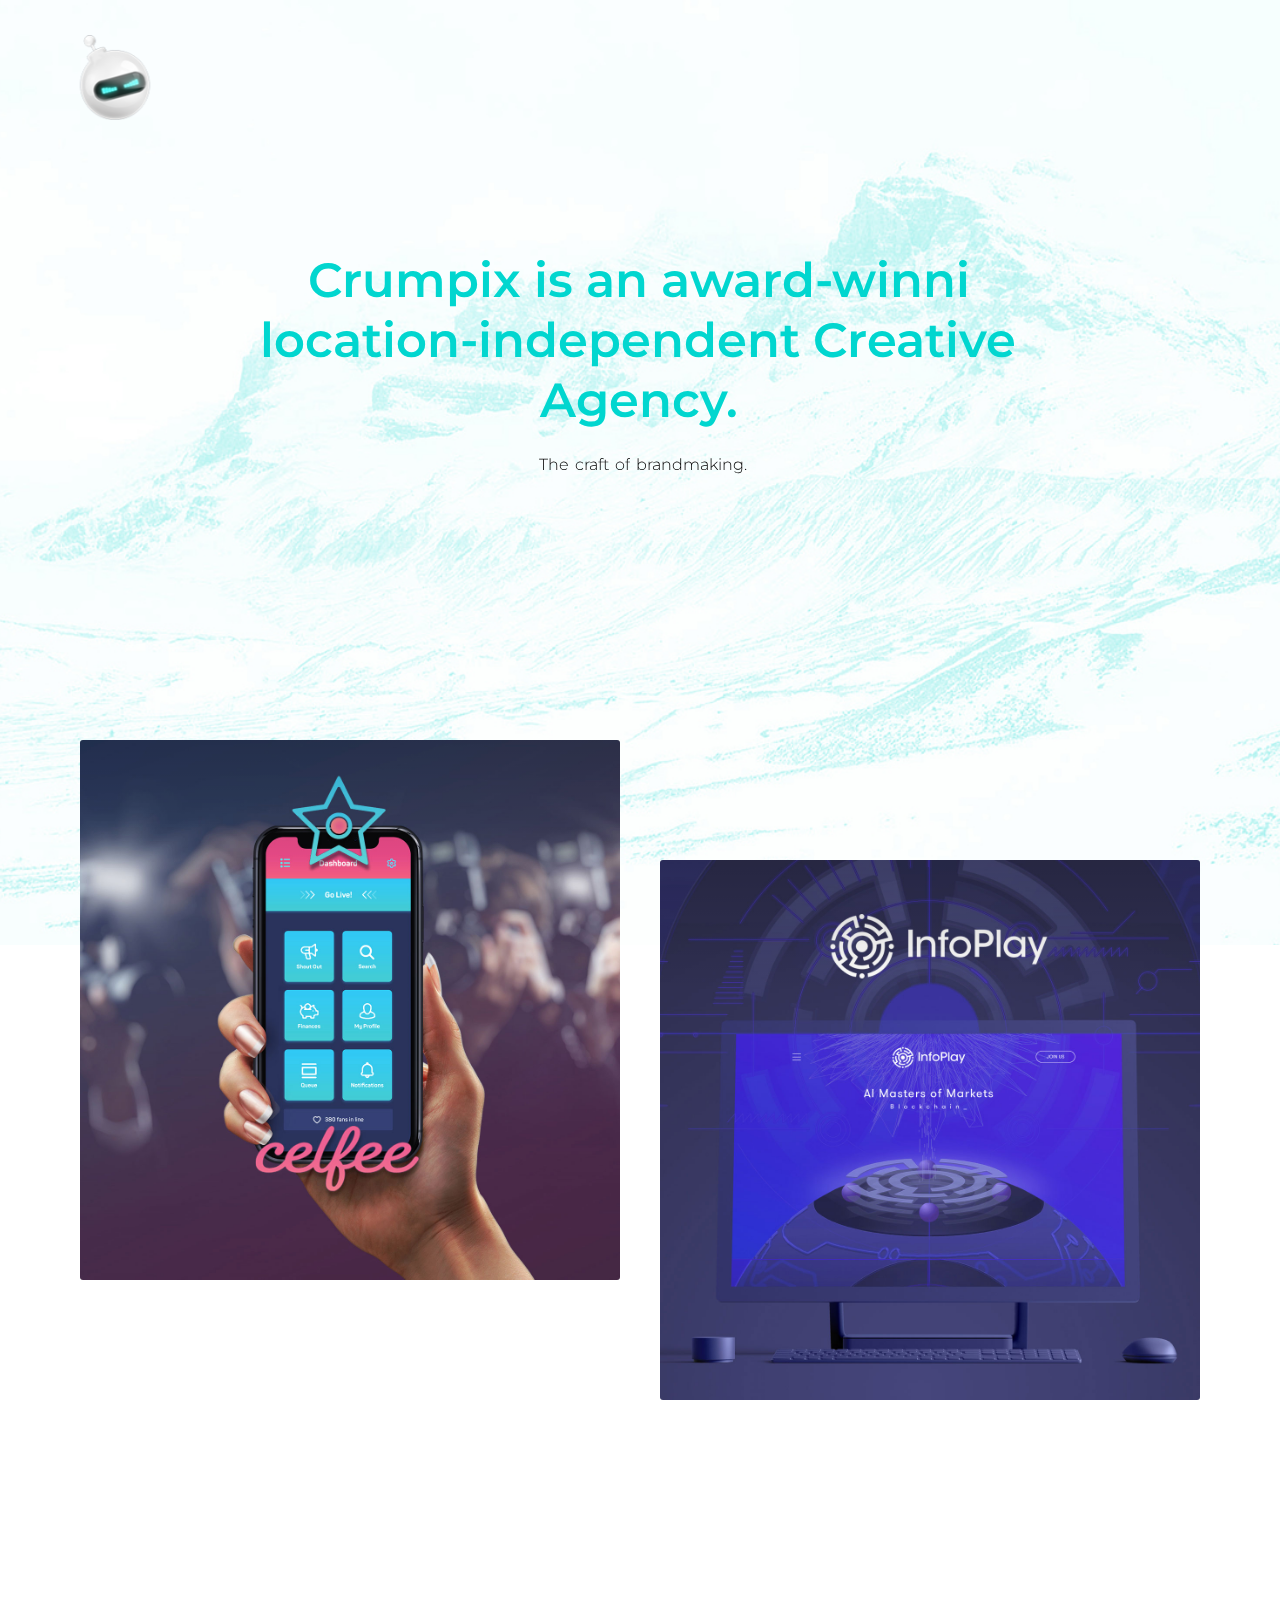
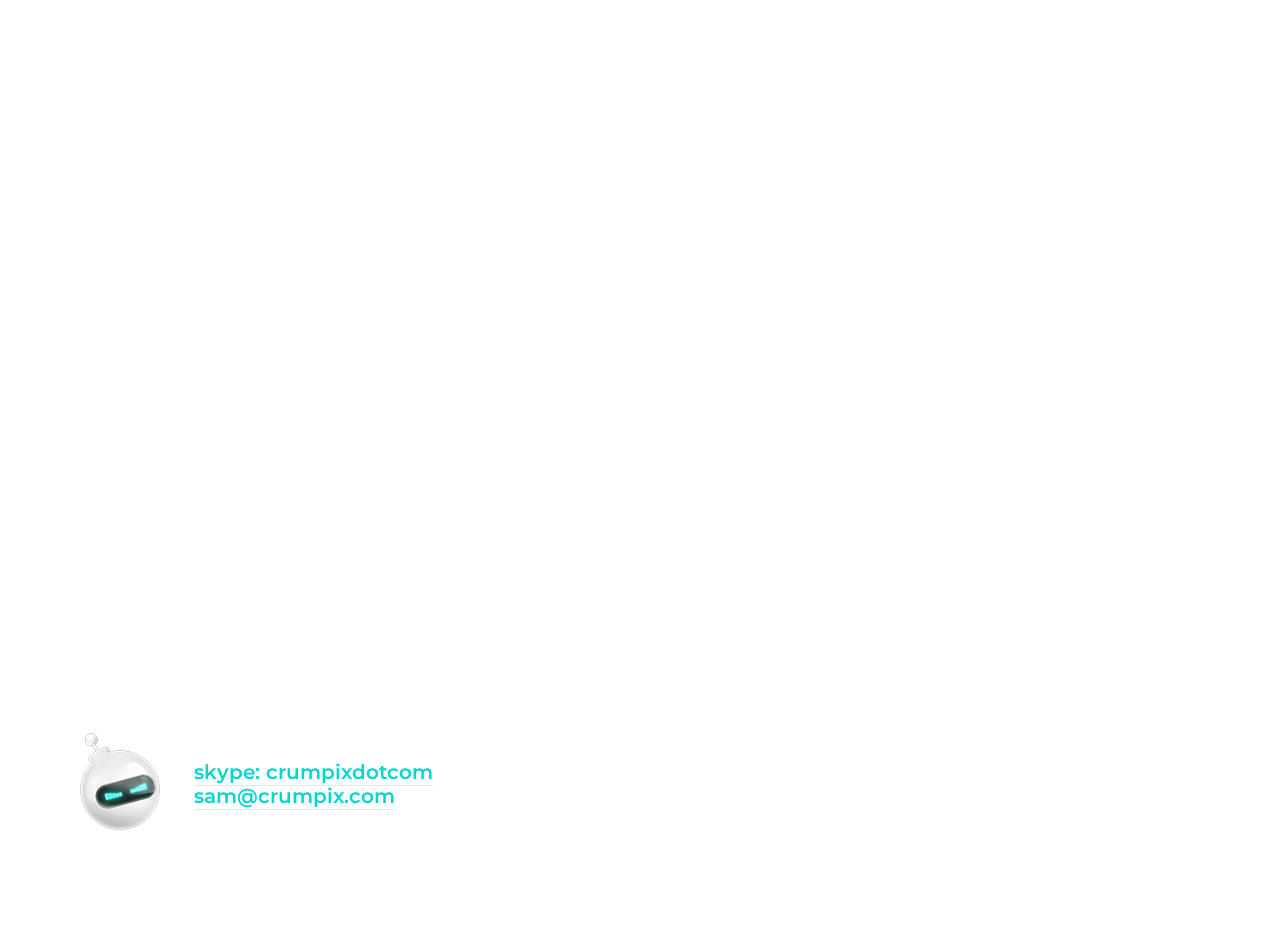
==== commit 3d5958e0: "Code Updated!" ====
--- a/index.html
+++ b/index.html
@@ -12,8 +12,7 @@
     <link rel="icon" type="image/ico" href="favicon.ico" />
     <link href="styles.css" rel="stylesheet" />
     <link href="css/font-awesome.min.css" rel="stylesheet" />
-    <link href='https://fonts.googleapis.com/css?family=Roboto:400,300' rel='stylesheet' type='text/css'>
-    <link href="https://fonts.googleapis.com/css?family=Poppins:500,600" rel="stylesheet">    
+    <link href="https://fonts.googleapis.com/css?family=Montserrat:300i,400,500,600" rel="stylesheet">
    
 </head>
 
@@ -40,7 +39,7 @@
         
             <!-- Logo -->
             <div id="logo">
-                <a class="ajax-link" data-type="page-transition" href="index.html">
+                <a class="ajax-link"  href="index.html">
                     <img class="black-logo" src="images/logo.png" alt="Logo Black">
                     <img class="white-logo" src="images/logo-white.png" alt="Logo White">
                     <img class="color-logo" src="images/logo.png" alt="Logo White">
@@ -74,13 +73,13 @@
                         <ul class="main-menu">
                             <li class="has-sub active"><a href="#"><span></span>Portfolio</a>
                                 <ul>
-                                    <li><a class="ajax-link menu-link" data-type="page-transition" href="index.html">Bricks</a></li>
-                                    <li><a class="ajax-link menu-link" data-type="page-transition" href="showcase.html">Showcase</a></li>
-                                    <li class="active"><a class="ajax-link menu-link" data-type="page-transition" href="zipper.html">Zipper</a></li>
+                                    <li><a class="ajax-link menu-link"  href="index.html">Bricks</a></li>
+                                    <li><a class="ajax-link menu-link"  href="showcase.html">Showcase</a></li>
+                                    <li class="active"><a class="ajax-link menu-link"  href="zipper.html">Zipper</a></li>
                                 </ul>
                             </li>
-                            <li><a class="ajax-link menu-link" data-type="page-transition" href="about.html"><span></span>About</a></li>
-                            <li><a class="ajax-link menu-link" data-type="page-transition" href="contact.html"><span></span>Contact</a></li>
+                            <li><a class="ajax-link menu-link"  href="about.html"><span></span>About</a></li>
+                            <li><a class="ajax-link menu-link"  href="contact.html"><span></span>Contact</a></li>
                             <li><a class="menu-link" target="_blank" href="https://themeforest.net/user/clapat/portfolio"><span></span>Buy Now</a></li>
                         </ul>                
                     </nav>
@@ -149,9 +148,9 @@
                     <div class="item wide branding">
                         <div class="item-transform">
                             <div class="item-rotate">
-                                <a href="project01.html" class="ajax-link" data-type="page-transition">
-                                    <div class="item-content light-content">
-                                        <img class="item-image" src="images/1.jpg">
+                                <div class="ajax-link" >
+                                    <div class="item-content light-content">
+                                        <img  src="images/1.jpg">
                                         <div class="item-caption">
                                             <div class="item-overlay">
                                                 <div class="item-sub-mask">
@@ -169,7 +168,7 @@
                                             </div>
                                         </div>
                                     </div>
-                                </a>
+                                </div>
                             </div>
                         </div>
                     </div>
@@ -177,9 +176,9 @@
                     <div class="item wide design">
                         <div class="item-transform">
                             <div class="item-rotate">
-                                <a href="project02.html" class="ajax-link item-down" data-type="page-transition">
-                                    <div class="item-content light-content">
-                                        <img class="item-image" src="images/2.jpg">
+                                <div class="ajax-link item-down" >
+                                    <div class="item-content light-content">
+                                        <img  src="images/2.jpg">
                                         <div class="item-caption">
                                             <div class="item-overlay">
                                                 <div class="item-sub-mask">
@@ -197,7 +196,7 @@
                                             </div>
                                         </div>
                                     </div>
-                                </a>
+                                </div>
                             </div>
                         </div>
                     </div>
@@ -205,9 +204,9 @@
                     <div class="item web">
                         <div class="item-transform">
                             <div class="item-rotate">
-                                <a href="project03.html" class="ajax-link" data-type="page-transition">
-                                    <div class="item-content light-content">
-                                        <img class="item-image" src="images/3.jpg">
+                                <div class="ajax-link" >
+                                    <div class="item-content light-content">
+                                        <img  src="images/3.jpg">
                                         <div class="item-caption">
                                             <div class="item-overlay">                                                
                                                 <div class="item-sub-mask">
@@ -225,7 +224,7 @@
                                             </div>
                                         </div>
                                     </div>
-                                </a>
+                                </div>
                             </div>
                         </div>
                     </div>
@@ -233,9 +232,9 @@
                     <div class="item web">
                         <div class="item-transform">
                             <div class="item-rotate">
-                                <a href="project04.html" class="ajax-link" data-type="page-transition">
-                                    <div class="item-content light-content">
-                                        <img class="item-image" src="images/4.jpg">
+                                <div class="ajax-link" >
+                                    <div class="item-content light-content">
+                                        <img  src="images/4.jpg">
                                         <div class="item-caption">
                                             <div class="item-overlay">                                                
                                                 <div class="item-sub-mask">
@@ -253,7 +252,7 @@
                                             </div>
                                         </div>
                                     </div>
-                                </a>
+                                </div>
                             </div>
                         </div>
                     </div>
@@ -261,9 +260,9 @@
                     <div class="item wide design">
                         <div class="item-transform">
                             <div class="item-rotate">
-                                <a href="project05.html" class="ajax-link item-down" data-type="page-transition">
-                                    <div class="item-content light-content">
-                                        <img class="item-image" src="images/5.jpg">
+                                <div class="ajax-link item-down" >
+                                    <div class="item-content light-content">
+                                        <img  src="images/5.jpg">
                                         <div class="item-caption">
                                             <div class="item-overlay">                                                
                                                 <div class="item-sub-mask">
@@ -281,7 +280,7 @@
                                             </div>
                                         </div>
                                     </div>
-                                </a>
+                                </div>
                             </div>
                         </div>
                     </div>
@@ -289,9 +288,9 @@
                     <div class="item wide web">
                         <div class="item-transform">
                             <div class="item-rotate">
-                                <a href="project06.html" class="ajax-link" data-type="page-transition">
-                                    <div class="item-content light-content">
-                                        <img class="item-image" src="images/6.jpg">
+                                <div class="ajax-link" >
+                                    <div class="item-content light-content">
+                                        <img  src="images/6.jpg">
                                         <div class="item-caption">
                                             <div class="item-overlay">                                                
                                                 <div class="item-sub-mask">
@@ -309,7 +308,7 @@
                                             </div>
                                         </div>
                                     </div>
-                                </a>
+                                </div>
                             </div>
                         </div>
                     </div>
@@ -317,9 +316,9 @@
                     <div class="item branding">
                         <div class="item-transform">
                             <div class="item-rotate">
-                                <a href="project07.html" class="ajax-link item-down" data-type="page-transition">
-                                    <div class="item-content light-content">
-                                        <img class="item-image" src="images/7.jpg">
+                                <div class="ajax-link item-down" >
+                                    <div class="item-content light-content">
+                                        <img  src="images/7.jpg">
                                         <div class="item-caption">
                                             <div class="item-overlay">                                                
                                                 <div class="item-sub-mask">
@@ -337,7 +336,7 @@
                                             </div>
                                         </div>
                                     </div>
-                                </a>
+                                </div>
                             </div>
                         </div>
                     </div>
@@ -345,9 +344,9 @@
                     <div class="item design">
                         <div class="item-transform">
                             <div class="item-rotate">
-                                <a href="project08.html" class="ajax-link item-down" data-type="page-transition">
-                                    <div class="item-content light-content">
-                                        <img class="item-image" src="images/8.jpg">
+                                <div class="ajax-link item-down" >
+                                    <div class="item-content light-content">
+                                        <img  src="images/8.jpg">
                                         <div class="item-caption">
                                             <div class="item-overlay">                                                
                                                 <div class="item-sub-mask">
@@ -365,7 +364,7 @@
                                             </div>
                                         </div>
                                     </div>
-                                </a>
+                                </div>
                             </div>
                         </div>
                     </div>
@@ -409,7 +408,7 @@
                 <div class="footer-info">
                      <img class="black-logo" src="images/logo.png" alt="Logo Black">
                      <div class="contact-footer">
-                        <a class="link" href="tel:+971552728992">+971 55 2728992</a><br>
+                        <a class="link" href="skype:crumpixdotcom?call">skype: crumpixdotcom</a><br>
                         <a class="link" href="mailto:sam@crumpix.com">sam@crumpix.com</a>
                     </div>  
                 </div>            
--- a/styles.css
+++ b/styles.css
@@ -27,7 +27,7 @@
 /* 1. General Styles */		
 	
 	html,body{
-		font-family: 'GT-Walsheim', sans-serif;
+		font-family: 'Montserrat', sans-serif;
 		font-weight: 300;
 		font-size:18px;
 		height:100%;
@@ -109,7 +109,7 @@
 		background: none repeat scroll 0 0 #000;
 		text-decoration: none;
 		color:#fff;
-		font-family: "GT-Walsheim",sans-serif;
+		font-family: 'Montserrat', sans-serif;
 		font-size: 10px;
 		font-weight: 400;
 		letter-spacing: 4px;
@@ -125,7 +125,7 @@
 	var,
 	samp,
 	pre {
-		font-family: monospace, serif;
+		font-family: 'Montserrat', sans-serif;
 		font-size: 15px;
 		-webkit-hyphens: none;
 		-moz-hyphens:    none;
@@ -172,7 +172,7 @@
 		font-weight: 300;
 		line-height: 30px;
 		margin-bottom: 24px;
-		font-family: "GT-Walsheim", Times, serif;
+		font-family: 'Montserrat', sans-serif;
 		border-left:2px #ddd solid;
 		padding:20px 20px 20px 40px;
 		letter-spacing: 0.01em;
@@ -184,7 +184,7 @@
 		font-weight:400;
 		font-size:12px;
 		font-style:normal;
-		font-family: "GT-Walsheim",Geneva,sans-serif;
+		font-family: 'Montserrat', sans-serif;
 		color:#999;
 	}
 	
@@ -402,7 +402,7 @@
 		
 	h1, h2, h3, h4, h5, h6 {
 		font-weight: 600;
-		font-family: 'GT-Walsheim', sans-serif;
+		font-family: 'Montserrat', sans-serif;
 		color:#000;
 		margin-bottom:10px;
 	}
@@ -514,7 +514,7 @@
 	}
 	
 	.smaller {
-		font-family: "GT-Walsheim",sans-serif;
+		font-family: 'Montserrat', sans-serif;
 		font-size: 10px;
 		font-weight: 400;
 		letter-spacing: 3px;
@@ -976,7 +976,7 @@
 		font-size:48px;
 		font-weight: 600;
 		position:relative;
-		font-family: 'GT-Walsheim', sans-serif;
+		font-family: 'Montserrat', sans-serif;
 		-webkit-transition: all 0.3s ease-in-out;
 		-moz-transition: all 0.3s ease-in-out;
 		-o-transition: all 0.3s ease-in-out;
@@ -1160,7 +1160,7 @@
 	.hero-title {
 		font-size: 48px;
 		font-weight: 600;
-		font-family: 'GT-Walsheim', sans-serif;
+		font-family: 'Montserrat', sans-serif;
 		color:#000;
 		position:relative;
 		z-index:10;
@@ -1582,7 +1582,7 @@
 		color: #000;
 		font-size: 14px;
 		font-weight: 500;
-		font-family: 'GT-Walsheim', sans-serif;
+		font-family: 'Montserrat', sans-serif;
 		display: block;
 		width: 100%;
 		margin: 0 auto;
@@ -1977,6 +1977,43 @@
 		padding-top: 40px;
 	}
 		
+}
+.item-overlay {
+	display: none;
+}
+.item-rotate div img {
+	cursor: default;
+}
+.socials-text {
+	visibility: hidden;
+}
+#open-filters {
+	visibility: hidden;
+}
+.color-content a.link {
+	font-size: 20px;
+	font-weight: 600;
+}
+.black-logo {
+	margin-top: -35px;
+}
+#menu-burger {
+	visibility: hidden;
+}
+.q1, .q2, .q3 {
+	font-size: 33px;
+}
+.q1 {
+	width: 728px;
+}
+.q2 {
+	width: 760px !important;
+}
+.q2, .q3 {
+	margin-top: 0 !important;
+}
+.hero-subtitle {
+	padding-top: 20px;
 }			
 
 
@@ -1998,7 +2035,7 @@
 	color: rgb(1, 214, 207);
 	font-size: 48px;
 	font-weight: 600;
-	font-family: 'GT-Walsheim', sans-serif;
+	font-family: 'Montserrat', sans-serif;
 	position:relative;
 	z-index:10;
 	line-height:60px;
@@ -2013,7 +2050,7 @@
 	color: rgb(1, 214, 207);
 	font-size: 48px;
 	font-weight: 600;
-	font-family: 'GT-Walsheim', sans-serif;
+	font-family: 'Montserrat', sans-serif;
 	position:relative;
 	z-index:10;
 	line-height:60px;
@@ -2028,7 +2065,7 @@
 	color: rgb(1, 214, 207);
 	font-size: 48px;
 	font-weight: 600;
-	font-family: 'GT-Walsheim', sans-serif;
+	font-family: 'Montserrat', sans-serif;
 	position:relative;
 	z-index:10;
 	line-height:60px;
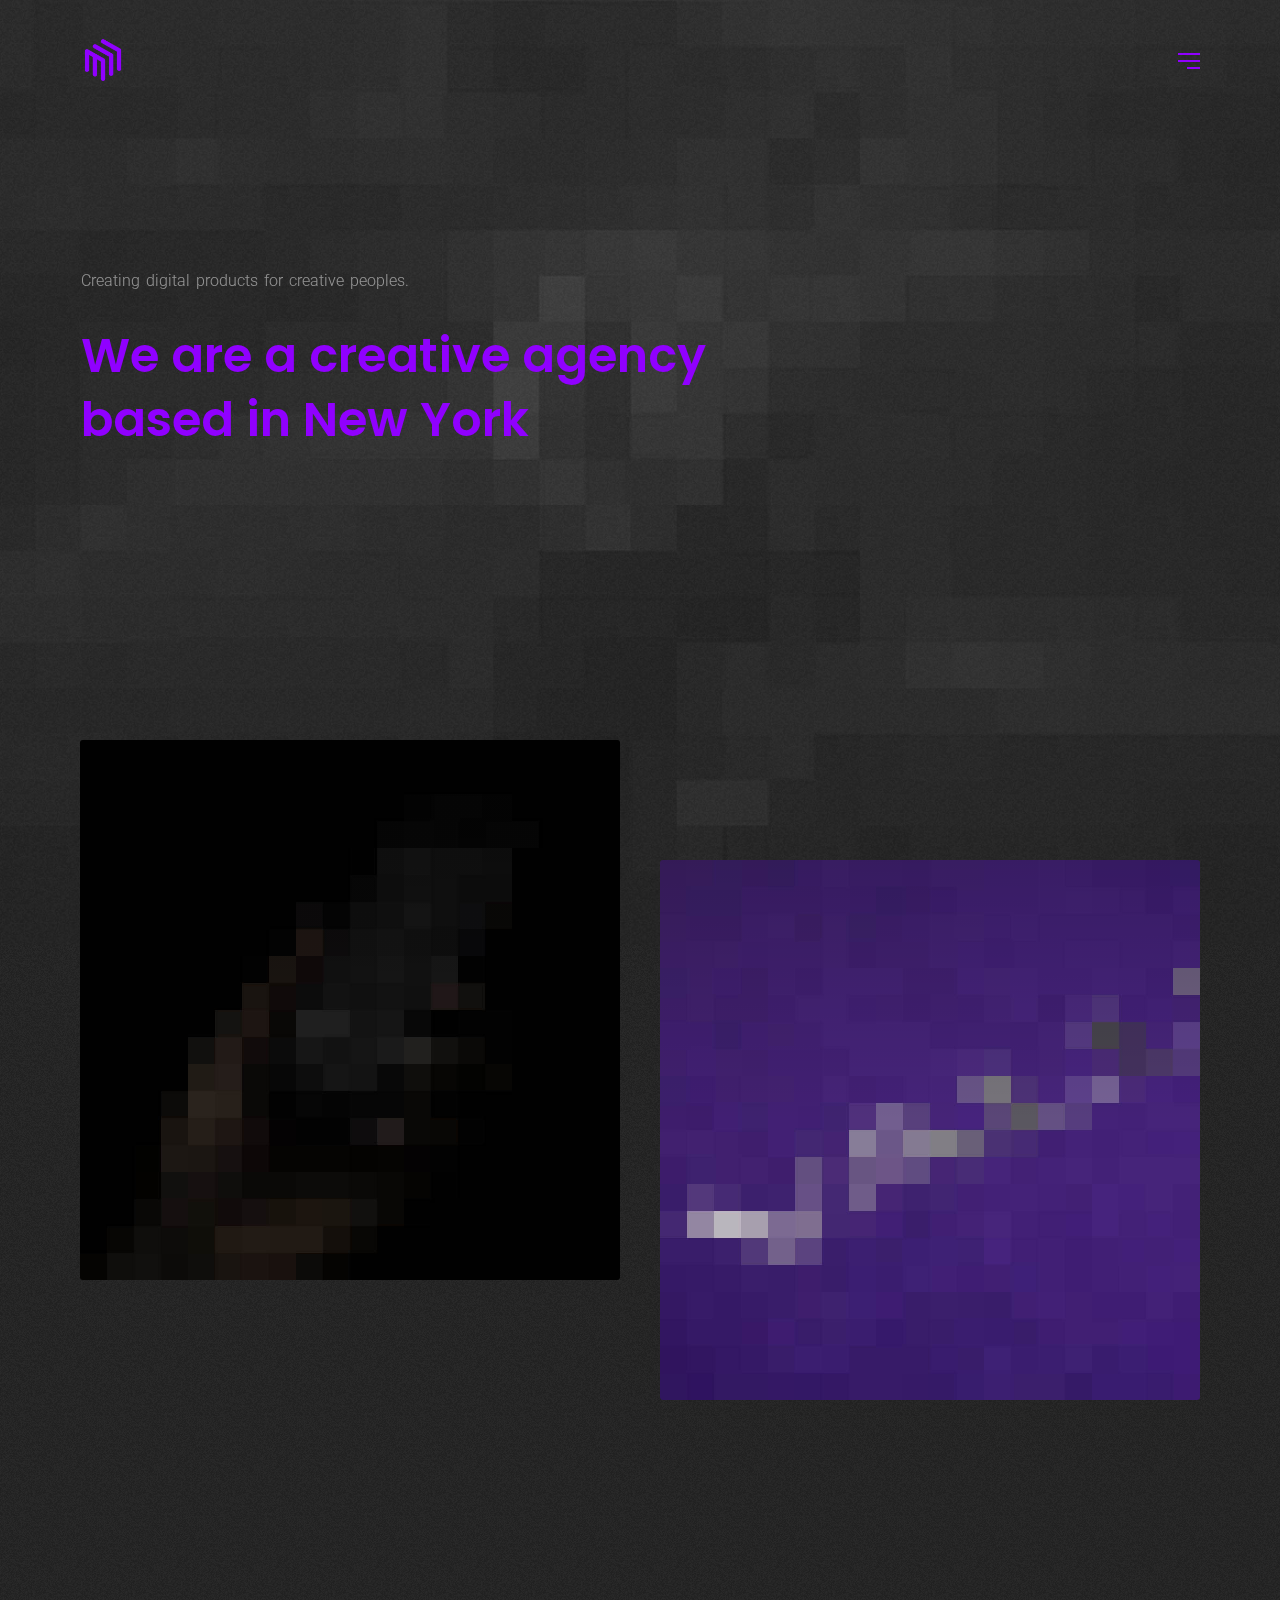
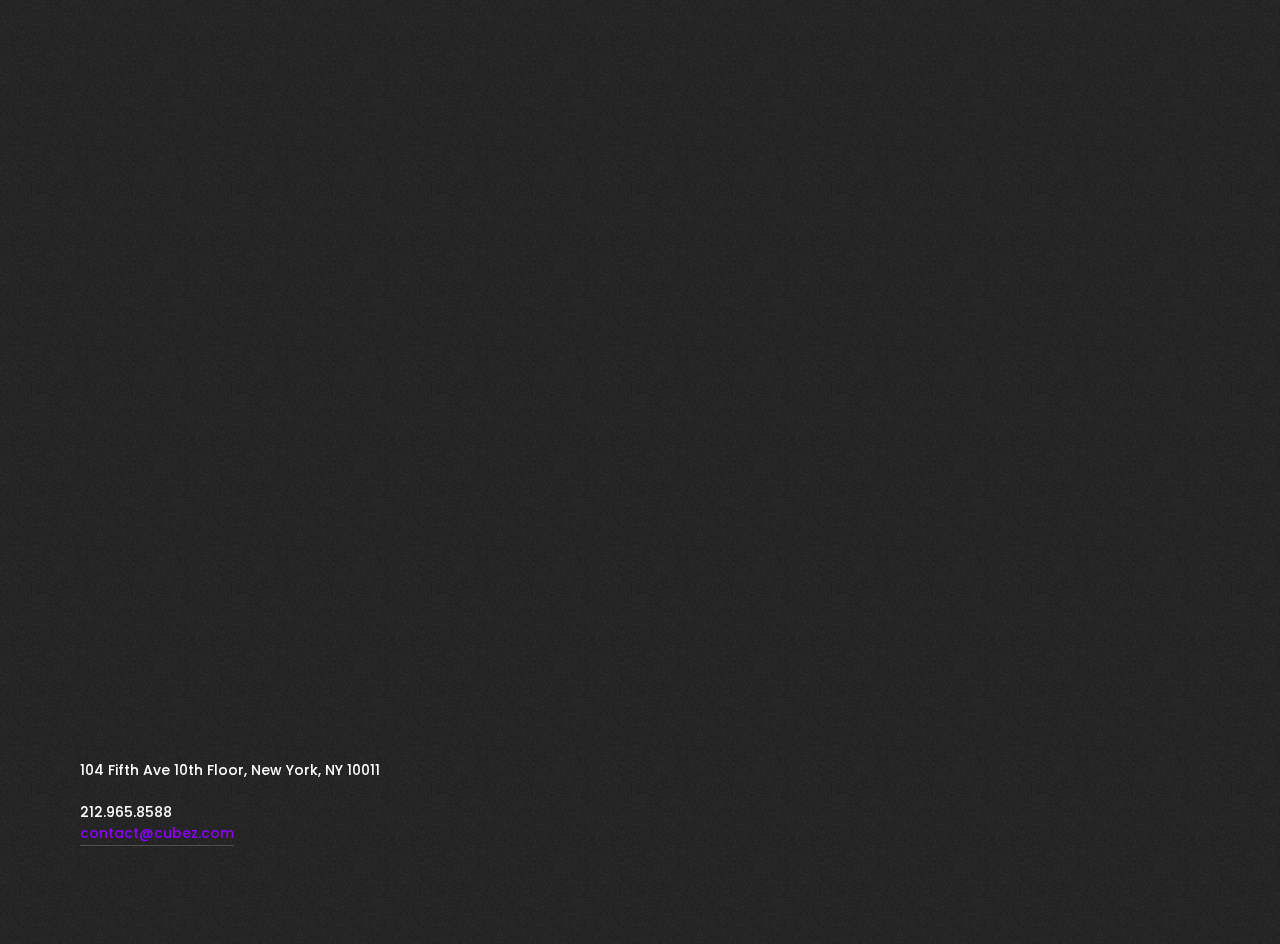
==== commit ed98d921: "New Template Added!" ====
--- a/index.html
+++ b/index.html
@@ -2,19 +2,26 @@
 <html lang="en">
 <head>
 
-    <title>Crumpix - Award winning location independent creative agency</title>
+    <title>Cubez - Modern Portfolio showcase Template</title>
     <meta name="viewport" content="width=device-width, initial-scale=1.0" />
     <meta name="description" content="Perfect masonry isotope portfolio template. Masonry portfolio examples. Build your portfolio with berger template." />
-    <meta name="keywords" content="design agency, ui/ux design, virtual reality, augmented reality, creative agency " />
-    <meta name="author" content="Zain Raza">
+    <meta name="keywords" content="masonry portfolio, portfolio design, portfolio template, minimal portfolio, masonry isotope portfolio " />
+    <meta name="author" content="ClaPat Studio">
     <meta charset="UTF-8" />
         
     <link rel="icon" type="image/ico" href="favicon.ico" />
-    <link href="styles.css" rel="stylesheet" />
+    <link href="style.css" rel="stylesheet" />
     <link href="css/font-awesome.min.css" rel="stylesheet" />
-    <link href="https://fonts.googleapis.com/css?family=Montserrat:300i,400,500,600" rel="stylesheet">
+    <link href='https://fonts.googleapis.com/css?family=Roboto:400,300' rel='stylesheet' type='text/css'>
+    <link href="https://fonts.googleapis.com/css?family=Poppins:500,600" rel="stylesheet">    
    
 </head>
+    
+
+
+
+
+
 
 <body class="hidden">
 	
@@ -29,7 +36,7 @@
 	<div class="cd-index cd-main-content">
 	
 	<!-- Page Content -->
-	<div id="page-content" class="color-content" data-bgcolor="#fff" data-textcolor="#01d6cf">
+	<div id="page-content" class="light-content color-content grain-page" data-bgcolor="#222" data-textcolor="#9000ff">
     	
         
     
@@ -39,10 +46,10 @@
         
             <!-- Logo -->
             <div id="logo">
-                <a class="ajax-link"  href="index.html">
+                <a class="ajax-link" data-type="page-transition" href="index.html">
                     <img class="black-logo" src="images/logo.png" alt="Logo Black">
                     <img class="white-logo" src="images/logo-white.png" alt="Logo White">
-                    <img class="color-logo" src="images/logo.png" alt="Logo White">
+                    <img class="color-logo" src="images/logo-purple.png" alt="Logo White">
                 </a>
             </div>
             <!--/Logo -->
@@ -73,13 +80,13 @@
                         <ul class="main-menu">
                             <li class="has-sub active"><a href="#"><span></span>Portfolio</a>
                                 <ul>
-                                    <li><a class="ajax-link menu-link"  href="index.html">Bricks</a></li>
-                                    <li><a class="ajax-link menu-link"  href="showcase.html">Showcase</a></li>
-                                    <li class="active"><a class="ajax-link menu-link"  href="zipper.html">Zipper</a></li>
+                                    <li class="active"><a class="ajax-link menu-link" data-type="page-transition" href="index.html">Bricks</a></li>
+                                    <li><a class="ajax-link menu-link" data-type="page-transition" href="showcase.html">Showcase</a></li>
+                                    <li><a class="ajax-link menu-link" data-type="page-transition" href="zipper.html">Zipper</a></li>
                                 </ul>
                             </li>
-                            <li><a class="ajax-link menu-link"  href="about.html"><span></span>About</a></li>
-                            <li><a class="ajax-link menu-link"  href="contact.html"><span></span>Contact</a></li>
+                            <li><a class="ajax-link menu-link" data-type="page-transition" href="about.html"><span></span>About</a></li>
+                            <li><a class="ajax-link menu-link" data-type="page-transition" href="contact.html"><span></span>Contact</a></li>
                             <li><a class="menu-link" target="_blank" href="https://themeforest.net/user/clapat/portfolio"><span></span>Buy Now</a></li>
                         </ul>                
                     </nav>
@@ -117,15 +124,12 @@
             <!-- Hero Section -->
             <div id="hero">
                 <div id="hero-styles" class="scale-onscroll opacity-onscroll">
-                	<div id="hero-bg-image" class="" style="background-image:url(images/02hero.jpg)"><div id="grain-hero"></div></div>
+                	<div id="hero-bg-image" class="light-content" style="background-image:url(images/01hero.jpg)"><div id="grain-hero"></div></div>
                 
                     <div id="hero-caption">
                         <div class="inner">
-                            <!-- <div class="hero-title">Crumpix is an award-winning location-independent Creative Agency.</div> -->
-                            <p class="q1">Crumpix is an award-winning location-independent Creative Agency.</p>
-                            <p class="q2">location-independent Creative Agency.</p>
-                            <p class="q3">Agency.<span class="blink">|</span></p>
-                            <div class="hero-subtitle">The craft of brandmaking.</div>                        
+                            <div class="hero-subtitle">Creating digital products for creative peoples.</div>
+                            <div class="hero-title">We are a <ins>creative agency</ins> based in New York</div>                        
                         </div>
                     </div>
                 
@@ -141,19 +145,19 @@
                 
                 <!-- Portfolio Wrap -->
                 <div id="portfolio-wrap" class="bricks">
-                    
+                	
                     <!-- Portfolio Columns -->
                     <div id="portfolio" data-col="2">
                   
-                    <div class="item wide branding">
-                        <div class="item-transform">
-                            <div class="item-rotate">
-                                <div class="ajax-link" >
-                                    <div class="item-content light-content">
-                                        <img  src="images/1.jpg">
+                  	<div class="item wide branding">
+                    	<div class="item-transform">
+                            <div class="item-rotate">
+                                <a href="project01.html" class="ajax-link" data-type="page-transition">
+                                    <div class="item-content light-content">
+                                        <div class="item-image" data-src="images/1.jpg"></div>
                                         <div class="item-caption">
                                             <div class="item-overlay">
-                                                <div class="item-sub-mask">
+                                            	<div class="item-sub-mask">
                                                     <div class="item-cat">Branding</div>
                                                     <div class="item-case">View Project</div>
                                                 </div>
@@ -168,20 +172,20 @@
                                             </div>
                                         </div>
                                     </div>
-                                </div>
+                                </a>
                             </div>
                         </div>
                     </div>
                     
                     <div class="item wide design">
-                        <div class="item-transform">
-                            <div class="item-rotate">
-                                <div class="ajax-link item-down" >
-                                    <div class="item-content light-content">
-                                        <img  src="images/2.jpg">
+                    	<div class="item-transform">
+                            <div class="item-rotate">
+                                <a href="project02.html" class="ajax-link item-down" data-type="page-transition">
+                                    <div class="item-content light-content">
+                                        <div class="item-image" data-src="images/2.jpg"></div>
                                         <div class="item-caption">
                                             <div class="item-overlay">
-                                                <div class="item-sub-mask">
+                                            	<div class="item-sub-mask">
                                                     <div class="item-cat">Art Direction</div>
                                                     <div class="item-case">View Project</div>
                                                 </div>
@@ -196,163 +200,163 @@
                                             </div>
                                         </div>
                                     </div>
-                                </div>
+                                </a>
+                        	</div>
+                        </div>
+                    </div>
+                    
+                    <div class="item web">
+                    	<div class="item-transform">
+                            <div class="item-rotate">
+                                <a href="project03.html" class="ajax-link" data-type="page-transition">
+                                    <div class="item-content">
+                                        <div class="item-image" data-src="images/3.jpg"></div>
+                                        <div class="item-caption">
+                                            <div class="item-overlay">                                                
+                                                <div class="item-sub-mask">
+                                                    <div class="item-cat">Web Design</div>
+                                                    <div class="item-case">View Project</div>
+                                                </div>
+                                                <div class="item-title">Retroduck</div>
+                                                <div class="svg-circle">                                                    
+                                                    <svg version="1.1" xmlns="http://www.w3.org/2000/svg" x="0px" y="0px" width="50px" height="50px" viewBox="0 0 80 80" xml:space="preserve">
+                                                        <circle class="circle is-inner" cx="40" cy="40" r="36" />
+                                                        <circle class="circle is-outer" cx="40" cy="40" r="36" />
+                                                    </svg>
+                                                    <i class="fa fa-arrow-right" aria-hidden="true"></i>
+                                                </div>
+                                            </div>
+                                        </div>
+                                    </div>
+                                </a>
+                        	</div>
+                        </div>
+                    </div>
+                    
+                    <div class="item web">
+                    	<div class="item-transform">
+                            <div class="item-rotate">
+                                <a href="project04.html" class="ajax-link" data-type="page-transition">
+                                    <div class="item-content light-content">
+                                        <div class="item-image" data-src="images/4.jpg"></div>
+                                        <div class="item-caption">
+                                            <div class="item-overlay">                                                
+                                                <div class="item-sub-mask">
+                                                    <div class="item-cat">Web Design</div>
+                                                    <div class="item-case">View Project</div>
+                                                </div>
+                                                <div class="item-title">Cool Blonde</div>
+                                                <div class="svg-circle">                                                    
+                                                    <svg version="1.1" xmlns="http://www.w3.org/2000/svg" x="0px" y="0px" width="50px" height="50px" viewBox="0 0 80 80" xml:space="preserve">
+                                                        <circle class="circle is-inner" cx="40" cy="40" r="36" />
+                                                        <circle class="circle is-outer" cx="40" cy="40" r="36" />
+                                                    </svg>
+                                                    <i class="fa fa-arrow-right" aria-hidden="true"></i>
+                                                </div>
+                                            </div>
+                                        </div>
+                                    </div>
+                                </a>
+							</div>
+						</div>
+                    </div>
+                    
+                    <div class="item wide design">
+                    	<div class="item-transform">
+                            <div class="item-rotate">
+                                <a href="project05.html" class="ajax-link item-down" data-type="page-transition">
+                                    <div class="item-content light-content">
+                                        <div class="item-image" data-src="images/5.jpg"></div>
+                                        <div class="item-caption">
+                                            <div class="item-overlay">                                                
+                                                <div class="item-sub-mask">
+                                                    <div class="item-cat">Art Direction</div>
+                                                    <div class="item-case">View Project</div>
+                                                </div>
+                                                <div class="item-title">Miami Vice</div>
+                                                <div class="svg-circle">                                                    
+                                                    <svg version="1.1" xmlns="http://www.w3.org/2000/svg" x="0px" y="0px" width="50px" height="50px" viewBox="0 0 80 80" xml:space="preserve">
+                                                        <circle class="circle is-inner" cx="40" cy="40" r="36" />
+                                                        <circle class="circle is-outer" cx="40" cy="40" r="36" />
+                                                    </svg>
+                                                    <i class="fa fa-arrow-right" aria-hidden="true"></i>
+                                                </div>
+                                            </div>
+                                        </div>
+                                    </div>
+                                </a>
                             </div>
                         </div>
                     </div>
                     
-                    <div class="item web">
-                        <div class="item-transform">
-                            <div class="item-rotate">
-                                <div class="ajax-link" >
-                                    <div class="item-content light-content">
-                                        <img  src="images/3.jpg">
+                    <div class="item wide web">
+                    	<div class="item-transform">
+                            <div class="item-rotate">
+                                <a href="project06.html" class="ajax-link" data-type="page-transition">
+                                    <div class="item-content light-content">
+                                        <div class="item-image" data-src="images/6.jpg"></div>
                                         <div class="item-caption">
                                             <div class="item-overlay">                                                
                                                 <div class="item-sub-mask">
                                                     <div class="item-cat">Web Design</div>
                                                     <div class="item-case">View Project</div>
                                                 </div>
-                                                <div class="item-title">Retroduck</div>
-                                                <div class="svg-circle">                                                    
-                                                    <svg version="1.1" xmlns="http://www.w3.org/2000/svg" x="0px" y="0px" width="50px" height="50px" viewBox="0 0 80 80" xml:space="preserve">
-                                                        <circle class="circle is-inner" cx="40" cy="40" r="36" />
-                                                        <circle class="circle is-outer" cx="40" cy="40" r="36" />
-                                                    </svg>
-                                                    <i class="fa fa-arrow-right" aria-hidden="true"></i>
-                                                </div>
-                                            </div>
-                                        </div>
-                                    </div>
-                                </div>
+                                                <div class="item-title">Golden Lion</div>
+                                                <div class="svg-circle">                                                    
+                                                    <svg version="1.1" xmlns="http://www.w3.org/2000/svg" x="0px" y="0px" width="50px" height="50px" viewBox="0 0 80 80" xml:space="preserve">
+                                                        <circle class="circle is-inner" cx="40" cy="40" r="36" />
+                                                        <circle class="circle is-outer" cx="40" cy="40" r="36" />
+                                                    </svg>
+                                                    <i class="fa fa-arrow-right" aria-hidden="true"></i>
+                                                </div>
+                                            </div>
+                                        </div>
+                                    </div>
+                    			</a>
                             </div>
-                        </div>
-                    </div>
-                    
-                    <div class="item web">
-                        <div class="item-transform">
-                            <div class="item-rotate">
-                                <div class="ajax-link" >
-                                    <div class="item-content light-content">
-                                        <img  src="images/4.jpg">
-                                        <div class="item-caption">
-                                            <div class="item-overlay">                                                
-                                                <div class="item-sub-mask">
-                                                    <div class="item-cat">Web Design</div>
-                                                    <div class="item-case">View Project</div>
-                                                </div>
-                                                <div class="item-title">Cool Blonde</div>
-                                                <div class="svg-circle">                                                    
-                                                    <svg version="1.1" xmlns="http://www.w3.org/2000/svg" x="0px" y="0px" width="50px" height="50px" viewBox="0 0 80 80" xml:space="preserve">
-                                                        <circle class="circle is-inner" cx="40" cy="40" r="36" />
-                                                        <circle class="circle is-outer" cx="40" cy="40" r="36" />
-                                                    </svg>
-                                                    <i class="fa fa-arrow-right" aria-hidden="true"></i>
-                                                </div>
-                                            </div>
-                                        </div>
-                                    </div>
-                                </div>
-                            </div>
-                        </div>
-                    </div>
-                    
-                    <div class="item wide design">
-                        <div class="item-transform">
-                            <div class="item-rotate">
-                                <div class="ajax-link item-down" >
-                                    <div class="item-content light-content">
-                                        <img  src="images/5.jpg">
+						</div>
+                    </div>
+                    
+                    <div class="item branding">
+                    	<div class="item-transform">
+                            <div class="item-rotate">
+                                <a href="project07.html" class="ajax-link item-down" data-type="page-transition">
+                                    <div class="item-content light-content">
+                                        <div class="item-image" data-src="images/7.jpg"></div>
+                                        <div class="item-caption">
+                                            <div class="item-overlay">                                                
+                                                <div class="item-sub-mask">
+                                                    <div class="item-cat">Branding</div>
+                                                    <div class="item-case">View Project</div>
+                                                </div>
+                                                <div class="item-title">Badoo</div>
+                                                <div class="svg-circle">                                                    
+                                                    <svg version="1.1" xmlns="http://www.w3.org/2000/svg" x="0px" y="0px" width="50px" height="50px" viewBox="0 0 80 80" xml:space="preserve">
+                                                        <circle class="circle is-inner" cx="40" cy="40" r="36" />
+                                                        <circle class="circle is-outer" cx="40" cy="40" r="36" />
+                                                    </svg>
+                                                    <i class="fa fa-arrow-right" aria-hidden="true"></i>
+                                                </div>
+                                            </div>
+                                        </div>
+                                    </div>
+                                </a>
+                        	</div>
+                        </div>
+                    </div>
+                    
+                    <div class="item design">
+                    	<div class="item-transform">
+                            <div class="item-rotate">
+                                <a href="project08.html" class="ajax-link item-down" data-type="page-transition">
+                                    <div class="item-content light-content">
+                                        <div class="item-image" data-src="images/8.jpg"></div>
                                         <div class="item-caption">
                                             <div class="item-overlay">                                                
                                                 <div class="item-sub-mask">
                                                     <div class="item-cat">Art Direction</div>
                                                     <div class="item-case">View Project</div>
                                                 </div>
-                                                <div class="item-title">Miami Vice</div>
-                                                <div class="svg-circle">                                                    
-                                                    <svg version="1.1" xmlns="http://www.w3.org/2000/svg" x="0px" y="0px" width="50px" height="50px" viewBox="0 0 80 80" xml:space="preserve">
-                                                        <circle class="circle is-inner" cx="40" cy="40" r="36" />
-                                                        <circle class="circle is-outer" cx="40" cy="40" r="36" />
-                                                    </svg>
-                                                    <i class="fa fa-arrow-right" aria-hidden="true"></i>
-                                                </div>
-                                            </div>
-                                        </div>
-                                    </div>
-                                </div>
-                            </div>
-                        </div>
-                    </div>
-                    
-                    <div class="item wide web">
-                        <div class="item-transform">
-                            <div class="item-rotate">
-                                <div class="ajax-link" >
-                                    <div class="item-content light-content">
-                                        <img  src="images/6.jpg">
-                                        <div class="item-caption">
-                                            <div class="item-overlay">                                                
-                                                <div class="item-sub-mask">
-                                                    <div class="item-cat">Web Design</div>
-                                                    <div class="item-case">View Project</div>
-                                                </div>
-                                                <div class="item-title">Golden Lion</div>
-                                                <div class="svg-circle">                                                    
-                                                    <svg version="1.1" xmlns="http://www.w3.org/2000/svg" x="0px" y="0px" width="50px" height="50px" viewBox="0 0 80 80" xml:space="preserve">
-                                                        <circle class="circle is-inner" cx="40" cy="40" r="36" />
-                                                        <circle class="circle is-outer" cx="40" cy="40" r="36" />
-                                                    </svg>
-                                                    <i class="fa fa-arrow-right" aria-hidden="true"></i>
-                                                </div>
-                                            </div>
-                                        </div>
-                                    </div>
-                                </div>
-                            </div>
-                        </div>
-                    </div>
-                    
-                    <div class="item branding">
-                        <div class="item-transform">
-                            <div class="item-rotate">
-                                <div class="ajax-link item-down" >
-                                    <div class="item-content light-content">
-                                        <img  src="images/7.jpg">
-                                        <div class="item-caption">
-                                            <div class="item-overlay">                                                
-                                                <div class="item-sub-mask">
-                                                    <div class="item-cat">Branding</div>
-                                                    <div class="item-case">View Project</div>
-                                                </div>
-                                                <div class="item-title">Badoo</div>
-                                                <div class="svg-circle">                                                    
-                                                    <svg version="1.1" xmlns="http://www.w3.org/2000/svg" x="0px" y="0px" width="50px" height="50px" viewBox="0 0 80 80" xml:space="preserve">
-                                                        <circle class="circle is-inner" cx="40" cy="40" r="36" />
-                                                        <circle class="circle is-outer" cx="40" cy="40" r="36" />
-                                                    </svg>
-                                                    <i class="fa fa-arrow-right" aria-hidden="true"></i>
-                                                </div>
-                                            </div>
-                                        </div>
-                                    </div>
-                                </div>
-                            </div>
-                        </div>
-                    </div>
-                    
-                    <div class="item design">
-                        <div class="item-transform">
-                            <div class="item-rotate">
-                                <div class="ajax-link item-down" >
-                                    <div class="item-content light-content">
-                                        <img  src="images/8.jpg">
-                                        <div class="item-caption">
-                                            <div class="item-overlay">                                                
-                                                <div class="item-sub-mask">
-                                                    <div class="item-cat">Art Direction</div>
-                                                    <div class="item-case">View Project</div>
-                                                </div>
                                                 <div class="item-title">Tosca Blue</div>
                                                 <div class="svg-circle">                                                    
                                                     <svg version="1.1" xmlns="http://www.w3.org/2000/svg" x="0px" y="0px" width="50px" height="50px" viewBox="0 0 80 80" xml:space="preserve">
@@ -364,8 +368,8 @@
                                             </div>
                                         </div>
                                     </div>
-                                </div>
-                            </div>
+                                </a>
+                        	</div>
                         </div>
                     </div>
                                         
@@ -406,11 +410,10 @@
                 
                 
                 <div class="footer-info">
-                     <img class="black-logo" src="images/logo.png" alt="Logo Black">
-                     <div class="contact-footer">
-                        <a class="link" href="skype:crumpixdotcom?call">skype: crumpixdotcom</a><br>
-                        <a class="link" href="mailto:sam@crumpix.com">sam@crumpix.com</a>
-                    </div>  
+                    104 Fifth Ave 10th Floor, New York, NY 10011
+                    <br><br>
+                    212.965.8588<br>
+                    <a class="link" href="mailto:someone@yoursite.com">contact@cubez.com</a>  
                 </div>            
             
             </footer>
--- a/style.css
+++ b/style.css
@@ -0,0 +1,1973 @@
+/*------------------------------------------------------------------
+Project:	Cubez - Ajax Based Portfolio Template
+Version:	1.0
+Last change:	06/10/2017
+Assigned to:	ClaPat 
+Primary use:	Showcase Portfolio 
+-------------------------------------------------------------------*/
+
+@import url("css/showcase.css");
+@import url("css/portfolio.css");
+@import url("css/shortcodes.css");
+@import url("css/assets.css");
+
+
+/*------------------------------------------------------------------
+
+01. General Styles
+02. Page Overlay
+03. Header and Menu
+04. Hero Section
+05. Main Content
+06. Footer
+07. Responsive
+-------------------------------------------------------------------*/
+
+	
+/* 1. General Styles */		
+	
+	html,body{
+		font-family: 'Roboto', sans-serif;
+		font-weight: 300;
+		font-size:18px;
+		height:100%;
+		width:100%;
+		color:#777777;
+		background-color:#000;
+	}
+	
+	html {
+		box-sizing: border-box;
+		margin-right: 0px!important;
+		overflow: visible!important;
+	}
+	
+	body {
+		overflow-x:hidden;
+		overflow-y:scroll!important;
+		box-sizing: border-box;
+		webkit-transition: opacity 0.2s ease-in-out 0s;
+		transition: opacity 0.2s ease-in-out 0s;	
+	}
+	
+	body.hidden {
+		opacity:0;
+	}	
+	
+	html, body, div, span, applet, object, iframe, h1, h2, h3, h4, h5, h6, p, blockquote, pre, a, abbr, acronym, address, big, cite, code, del, dfn, em, font, ins, kbd, q, s, samp, small, strike, strong, sub, sup, tt, var, dl, dt, dd, ol, ul, li, fieldset, form, label, legend, table, caption, tbody, tfoot, thead, tr, th, td {
+		border: 0;
+		margin: 0;
+		outline: 0;
+		padding: 0;
+		vertical-align: baseline;
+	}
+	
+	article,
+	aside,
+	details,
+	figcaption,
+	footer,
+	header,
+	hgroup,
+	nav,
+	section {
+		display: block;
+	}
+	
+	audio,
+	canvas,
+	 {
+		display: inline-block;
+		max-width: 100%;
+	}	
+	
+	address {
+		font-style: italic;
+		margin-bottom: 24px;
+	}
+	
+	abbr[title] {
+		border-bottom: 1px dotted #2b2b2b;
+		cursor: help;
+	}
+	
+	b,
+	strong {
+		font-weight: 400;
+		color:#000;
+	}
+	
+	cite,
+	dfn,
+	em,
+	i {
+		font-style: italic;
+	}
+	
+	mark,
+	ins {
+		background: none repeat scroll 0 0 #000;
+		text-decoration: none;
+		color:#fff;
+		font-family: "Montserrat",sans-serif;
+		font-size: 10px;
+		font-weight: 400;
+		letter-spacing: 4px;
+		text-transform: uppercase;
+		padding:2px 5px;
+		margin-bottom:10px;
+		display:inline-block;
+	}
+	
+	code,
+	kbd,
+	tt,
+	var,
+	samp,
+	pre {
+		font-family: monospace, serif;
+		font-size: 15px;
+		-webkit-hyphens: none;
+		-moz-hyphens:    none;
+		-ms-hyphens:     none;
+		hyphens:         none;
+		line-height: 1.6;
+	}
+	
+	pre {
+		border: 1px solid rgba(0, 0, 0, 0.1);
+		-webkit-box-sizing: border-box;
+		-moz-box-sizing:    border-box;
+		box-sizing:         border-box;
+		margin-bottom: 24px;
+		max-width: 100%;
+		overflow: auto;
+		padding: 12px;
+		white-space: pre;
+		white-space: pre-wrap;
+		word-wrap: break-word;
+	}
+	
+	blockquote,
+	q {
+		-webkit-hyphens: none;
+		-moz-hyphens:    none;
+		-ms-hyphens:     none;
+		hyphens:         none;
+		quotes: none;
+	}
+	
+	blockquote:before,
+	blockquote:after,
+	q:before,
+	q:after {
+		content: "";
+		content: none;
+	}
+	
+	blockquote {
+		color: #000;
+		font-size: 18px;
+		font-style: italic;
+		font-weight: 300;
+		line-height: 30px;
+		margin-bottom: 24px;
+		font-family:Georgia, "Times New Roman", Times, serif;
+		border-left:2px #ddd solid;
+		padding:20px 20px 20px 40px;
+		letter-spacing: 0.01em;
+	}
+	
+	blockquote span {
+		display:block;
+		margin-top:20px;
+		font-weight:400;
+		font-size:12px;
+		font-style:normal;
+		font-family: Verdana,Geneva,sans-serif;
+		color:#999;
+	}
+	
+	blockquote cite,
+	blockquote small {
+		color: #2b2b2b;
+		font-size: 16px;
+		font-weight: 400;
+		line-height: 1.5;
+	}
+	
+	blockquote em,
+	blockquote i,
+	blockquote cite {
+		font-style: normal;
+	}
+	
+	blockquote strong,
+	blockquote b {
+		font-weight: 400;
+	}
+	
+	small {
+		font-size: smaller;
+	}
+	
+	big {
+		font-size: 125%;
+	}
+	
+	sup,
+	sub {
+		font-size: 75%;
+		height: 0;
+		line-height: 0;
+		position: relative;
+		vertical-align: baseline;
+	}
+	
+	sup {
+		bottom: 1ex;
+	}
+	
+	sub {
+		top: .5ex;
+	}
+	
+	dl {
+		margin-bottom: 24px;
+	}
+	
+	dt {
+		font-weight: bold;
+	}
+	
+	dd {
+		margin-bottom: 24px;
+	}
+	
+	ul,
+	ol {
+		list-style: none;
+		margin: 0 0 24px 20px;
+	}
+	
+	ul {
+		list-style: disc;
+	}
+	
+	ol {
+		list-style: decimal;
+	}
+	
+	li > ul,
+	li > ol {
+		margin: 0 0 0 20px;
+	}
+	
+	li {
+		line-height: 20px;
+		color:#333;
+		margin-bottom:10px;
+	}
+	
+	figure {
+		margin:0;
+		position:relative;
+		display: inline-block;
+	}
+	
+	figure img {
+		max-width:100%;
+	}
+	
+	fieldset {
+		border: 1px solid rgba(0, 0, 0, 0.1);
+		margin: 0 0 24px;
+		padding: 11px 12px 0;
+	}
+	
+	legend {
+		white-space: normal;
+	}
+	
+	button,	input {
+		line-height: normal;
+	}
+	
+	input,
+	textarea {
+		background-image: -webkit-linear-gradient(hsla(0,0%,100%,0), hsla(0,0%,100%,0)); /* Removing the inner shadow, rounded corners on iOS inputs */
+	}
+	
+	button, html input[type="button"], input[type="reset"], input[type="submit"] {
+		cursor: pointer;
+	}
+	
+	button[disabled],
+	input[disabled] {
+		cursor: default;
+	}
+	
+	input[type="checkbox"],
+	input[type="radio"] {
+		padding: 0;
+	}
+	
+	input[type="search"] {
+
+		-webkit-appearance: textfield;
+	}
+	
+	input[type="search"]::-webkit-search-decoration {
+		-webkit-appearance: none;
+	}
+	
+	button::-moz-focus-inner, input::-moz-focus-inner {
+		border: 0;
+		padding: 0;
+	}
+	
+	textarea {
+		overflow: auto;
+		vertical-align: top;
+	}
+	
+	table, th, td {
+		border: 1px solid rgba(0, 0, 0, 0.1);
+	}
+	
+	table {
+		border-collapse: separate;
+		border-spacing: 0;
+		border-width: 1px 0 0 1px;
+		margin-bottom: 24px;	
+		width: 100%;
+	}
+	
+	caption, th, td {
+		font-weight: normal;
+		text-align: left;
+	}
+	
+	th {
+		border-width: 0 1px 1px 0;
+		font-weight: bold;
+	}
+	
+	td {
+		border-width: 0 1px 1px 0;
+	}
+	
+	del {
+		color: #767676;
+	}
+	
+	hr {
+		border: 0;
+		height: 35px;
+		width:100%;
+		float:none;
+		margin:0;
+		display:inline-block;
+	}
+	
+	hr.small {
+		height:20px;
+	}
+	
+	hr:after {
+		clear: both;
+		content: " ";
+		display: block;
+		height: 0;
+		visibility: hidden;
+	}
+	
+	::selection {
+		background: #000;
+		color: #fff;
+		text-shadow: none;
+	}
+	
+	::-moz-selection {
+		background: #000;
+		color: #fff;
+		text-shadow: none;
+	}
+	
+	img {
+		border: 0 none;
+		max-width: 100%;
+		vertical-align: middle;
+	}
+		
+	h1, h2, h3, h4, h5, h6 {
+		font-weight: 600;
+		font-family: 'Poppins', sans-serif;
+		color:#000;
+		margin-bottom:10px;
+	}
+	
+	h1.big-title{
+		font-size: 80px;
+		font-style: normal;
+		font-weight: 600;
+		line-height: 110px;
+		margin-left:-7px;
+	}	
+	
+	h1{
+		font-size:48px;
+		line-height: 60px;
+		margin-left:-3px;
+	}
+	
+	h2{
+		font-size: 36px;
+		line-height: 48px;
+		margin-left:-1px;
+	}
+	
+	h3{
+		font-size:30px;
+		line-height: 36px;
+		margin-left:-1px;
+	}
+	
+	h4{
+		font-size:24px;
+		line-height: 30px;
+		margin-left:-1px;	
+	}
+	
+	h5{
+		font-size:18px;
+		line-height: 24px;
+		margin-left:-1px;
+	}
+	
+	h6{
+		font-size:14px;
+		line-height: 18px;
+	}
+	
+	.col-content.light-content h1, .col-content.light-content h2, .col-content.light-content h3, .col-content.light-content h4, .col-content.light-content h5, .col-content.light-content h6 {
+		color: #fff!important;
+	}
+	
+	.light-content p {
+		color:rgba(255,255,255,0.5);
+	}
+	
+	.title-has-line {
+		position:relative;
+		margin-bottom:35px;
+	}
+	
+	.title-has-line:after {
+		background: none repeat scroll 0 0 #d28e3d;
+		bottom: -15px;
+		content: "";
+		height: 1px;
+		left: 0;
+		position: absolute;
+		width: 30px;
+	}
+	
+	.text-align-center .title-has-line:after {
+		background: none repeat scroll 0 0 #d28e3d;
+		bottom: -15px;
+		content: "";
+		height: 1px;
+		left: 50%;
+		margin-left: -20px;
+		position: absolute;
+		width: 30px;
+	}
+	
+	.text-align-right.title-has-line:after {
+		background: none repeat scroll 0 0 #d28e3d;
+		bottom: -15px;
+		content: "";
+		height: 1px;
+		left: 50%;
+		margin-left: -20px;
+		position: absolute;
+		width: 30px;
+	}
+	
+	p {
+		font-size:18px;
+		margin-bottom:15px;
+		line-height:28px;
+		color:#aaa;
+	}
+	
+	p.no-margins {
+		margin-bottom:0;
+	}
+	
+	.bigger {
+		font-size: 24px;
+		font-weight: 400;
+		line-height:36px;
+		color:#222;
+	}
+	
+	.smaller {
+		font-family: "Montserrat",sans-serif;
+		font-size: 10px;
+		font-weight: 400;
+		letter-spacing: 3px;
+		color:#777;
+		text-transform:uppercase;
+	}
+	
+	.container {
+		max-width:1240px;
+		width:100%;
+		margin:0 auto;
+		padding: 0 50px;
+		box-sizing:border-box;
+	}
+	
+	.small .container {
+		max-width:900px;
+		width:100%;
+		margin:0 auto;
+		padding: 0 50px;
+		box-sizing:border-box;
+	}
+	
+	.full .container {
+		width: 100%;
+		max-width: 100%;
+		padding: 0 200px;
+	}
+	
+	.container::after {
+		clear: both;
+		content: " ";
+		display: table;
+	}
+	
+	a:hover, a:active {
+	  outline: 0;
+	  color: #000;
+	}
+	
+	a {
+        text-decoration: none;
+        -webkit-transition: background-color .3s ease, border .3s ease, color .3s ease, opacity .3s ease-in-out, outline .3s ease;
+           -moz-transition: background-color .3s ease, border .3s ease, color .3s ease, opacity .3s ease-in-out, outline .3s ease;
+            -ms-transition: background-color .3s ease, border .3s ease, color .3s ease, opacity .3s ease-in-out, outline .3s ease;
+             -o-transition: background-color .3s ease, border .3s ease, color .3s ease, opacity .3s ease-in-out, outline .3s ease;
+                transition: background-color .3s ease, border .3s ease, color .3s ease, opacity .3s ease-in-out, outline .3s ease;
+    }
+	
+	a {
+		color: #000;
+		outline: 0;
+	}
+	
+	a:hover {
+		text-decoration:none;
+	}
+	
+	.one_half {
+    	width: 47%;
+	}	
+
+	.one_third {
+		width: 30.6%;
+	}	
+
+	.one_fourth {
+		width: 22%;
+	}	
+
+	.one_fifth {
+		width: 16.8%;
+	}	
+
+	.one_sixth {
+		width: 13.33%;
+	}	
+
+	.two_fifth {
+		width: 37.6%;
+	}	
+
+	.two_fourth {
+		width: 48%;
+	}		
+
+	.two_third {
+		width: 65.33%;
+	}	
+
+	.three_fifth {
+		width: 58.4%;
+	}	
+
+	.three_fourth {
+		width: 74%;
+	}	
+
+	.four_fifth {
+		width: 79.2%;
+	}	
+
+	.five_sixth {
+		width: 82.67%;
+	}	
+
+	.one_third, .two_third, .three_fourth, .one_fourth, .two_fourth, .one_fifth, .two_fifth, .three_fifth, .four_fifth, .one_sixth, .five_sixth {
+		float: left;
+		margin-bottom: 20px;
+		margin-right: 4%;
+		position: relative;
+	}
+	
+	.one_half {
+		float: left;
+		margin-bottom: 20px;
+		margin-right: 6%;
+		position: relative;
+	}
+
+	.last {
+		margin-right:0px;
+	}
+	
+	.text-align-center {
+		text-align:center;
+	}
+	
+	.text-align-left {
+		text-align:left;
+	}
+	
+	.outer {
+		display:table;
+		width:100%;
+		height:100%;
+	}
+	
+	.inner {
+		display:table-cell;
+		vertical-align:middle;
+		-webkit-box-sizing:border-box;
+		-moz-box-sizing:border-box;
+		box-sizing:border-box;
+	}
+	
+	.vc_row {
+		position:relative;
+		z-index:1;
+	}
+	
+	.row_padding_top {
+		padding-top:120px;
+	}
+	
+	.row_padding_bottom {
+		padding-bottom:100px;
+	}
+	
+/*--------------------------------------------------
+	02. Page Overlay
+---------------------------------------------------*/	
+	
+	
+	.page-overlay {
+		position: fixed;
+		top: 0;
+		left: 0;
+		width: 100%;
+		height: 100%;
+	}
+
+	.page-overlay .animate-box-bottom {
+		position: absolute;
+		width: 100%;
+		height: 101%;
+		-webkit-transition: -webkit-transform .0s;
+		transition: -webkit-transform .0s;
+		transition: transform .0s;
+		transition: transform .0s, -webkit-transform .0s;
+		background-color: #000;
+	}
+	.page-overlay .animate-box-bottom {
+		-webkit-transform: translateX(-101%);
+		transform: translateX(-101%);
+	}
+	
+	.page-overlay.from-bottom {
+	  	z-index: 120;
+	}
+	
+	.page-overlay.from-bottom .animate-box-bottom {
+		transition: transform .4s ease-in-out;
+		-webkit-transform: translateX(0);
+		transform: translateX(0);
+	}
+	
+	.page-overlay.from-bottom-end .animate-box-bottom {
+		transition: transform .4s ease-in-out 0.3s;
+		-webkit-transform: translateX(101%);
+		transform: translateX(101%);
+	}	
+	
+/*--------------------------------------------------
+	03. Header and Menu
+---------------------------------------------------*/
+	
+	header {
+		opacity:1;
+		width:100%;
+		height:120px;
+		left:0;
+		top:0;
+		position:fixed;
+		box-sizing:border-box;
+		z-index:100;
+		-webkit-transition: all 0.2s ease-in-out;
+		-moz-transition: all 0.2s ease-in-out;
+		-o-transition: all 0.2s ease-in-out;
+		-ms-transition: all 0.2s ease-in-out;
+		transition: all 0.2s ease-in-out;
+	}
+	
+	header.nav-hide {
+		top:-120px;		
+	}
+	
+	header.open.nav-hide {
+		top:0px;		
+	}
+	
+	#header-container {
+		box-sizing: border-box;
+		padding: 0 80px;
+		height: 50px;
+		margin: 35px auto;
+		max-width: 100%;
+		position: relative;
+		width: 100%;
+		z-index: 20;
+		-webkit-transition: all 0.2s ease-in-out;
+		-moz-transition: all 0.2s ease-in-out;
+		-o-transition: all 0.2s ease-in-out;
+		-ms-transition: all 0.2s ease-in-out;
+		transition: all 0.2s ease-in-out;
+	}
+	
+	#logo {
+		position:relative;
+		display:inline-block;
+		pointer-events: auto;
+		z-index:10;
+	}
+	
+	#logo a {
+		display:block;
+	}
+	
+	#logo a.disable {
+		pointer-events: none;
+	}
+	
+	#logo img {
+		display: block;
+		height: 50px;
+		width: auto;
+		-webkit-transition: opacity 0.2s ease-in-out;
+		-moz-transition: opacity 0.2s ease-in-out;
+		-o-transition: opacity 0.2s ease-in-out;
+		-ms-transition: opacity 0.2s ease-in-out;
+		transition: opacity 0.2s ease-in-out;
+	}
+	
+	#logo img.white-logo, #logo img.color-logo {
+		position:absolute;
+		top:0;
+		left:0;
+		opacity:0;
+	}
+	
+	#logo img.black-logo {
+		opacity:1;
+	}
+	
+	.light-content #logo img.black-logo, .light-content #logo img.color-logo {
+		opacity:0;
+	}
+	
+	.light-content #logo img.white-logo {
+		opacity:1;
+	}
+	
+	.color-content #logo img.black-logo, .color-content #logo img.white-logo {
+		opacity:0;
+	}
+	
+	.color-content #logo img.color-logo {
+		opacity:1;
+	}
+	
+	#menu-burger {
+		width: 22px;
+		height: 18px;
+		position: relative;
+		float:right;
+		margin: 0;
+		-webkit-transform: rotate(0deg);
+		-moz-transform: rotate(0deg);
+		-o-transform: rotate(0deg);
+		transform: rotate(0deg);
+		-webkit-transition: .5s ease-in-out;
+		-moz-transition: .5s ease-in-out;
+		-o-transition: .5s ease-in-out;
+		transition: .5s ease-in-out;
+		cursor: pointer;
+		top: 18px;
+		right: 0;
+		z-index:2;
+		pointer-events: initial;
+	}
+	
+	.menu-overlay #menu-burger {
+		display:block;
+	}
+
+	#menu-burger span {
+	  display: block;
+	  position: absolute;
+	  height: 2px;
+	  width: 100%;
+	  background: #000;
+	  opacity: 1;
+	  right: 0;
+	  -webkit-transform: rotate(0deg);
+	  -moz-transform: rotate(0deg);
+	  -o-transform: rotate(0deg);
+	  transform: rotate(0deg);
+	  -webkit-transition: 0.2s ease-in-out;
+	  -moz-transition: 0.2s ease-in-out;
+	  -o-transition: 0.2s ease-in-out;
+	  transition: 0.2s ease-in-out;
+	}
+	
+	.light-content #menu-burger span {
+		background:#fff;
+	}
+	
+	.menu-open.light-content #menu-burger span, .initial.light-content #menu-burger span {
+		background:#000;
+	}
+
+	#menu-burger span:nth-child(1) {
+	  top: 0px;
+	}
+	
+	#menu-burger span:nth-child(2),#menu-burger span:nth-child(3) {
+	  top: 7px;
+	}
+	
+	#menu-burger span:nth-child(4) {
+		top: 14px;
+		width: 60%;
+	}
+	
+	#menu-burger:hover span:nth-child(4) {
+		width: 100%;
+	}
+	
+	#menu-burger.open span:nth-child(1) {
+	  top: 7px;
+	  width: 0%;
+	  right: 50%;
+	}
+	
+	#menu-burger.open span:nth-child(2) {
+	  -webkit-transform: rotate(45deg);
+	  -moz-transform: rotate(45deg);
+	  -o-transform: rotate(45deg);
+	  transform: rotate(45deg);
+	}
+	
+	#menu-burger.open span:nth-child(3) {
+	  -webkit-transform: rotate(-45deg);
+	  -moz-transform: rotate(-45deg);
+	  -o-transform: rotate(-45deg);
+	  transform: rotate(-45deg);
+	}
+	
+	#menu-burger.open span:nth-child(4) {
+	  top: 7px;
+	  width: 0%;
+	  right: 50%;
+	}
+	
+	#menu-overlay {
+		position:fixed;
+		z-index:10;
+		height:100vh;
+		width:100vw;
+		top:0;
+		left:0;
+		right:0;
+		bottom:0;
+		opacity:0;
+		visibility:hidden;
+		text-align:center;
+		background-color:#222;
+		-webkit-transition: all 0.2s ease-in-out 0.5s;
+		transition: all 0.2s ease-in-out 0.5s;
+	}
+	
+	#menu-overlay.active {
+		opacity:1;
+		visibility:visible;
+		-webkit-transition: all 0.2s ease-in-out 0.5s;
+		transition: all 0.2s ease-in-out 0.5s;
+	}
+	
+	#close-menu {
+		position: fixed !important;
+		height:100vh;
+		width:100vw;
+		top:0;
+		left:0;
+		right:0;
+		bottom:0;
+	}	
+	
+	nav, nav ul, nav ul li, nav ul li a {
+		margin: 0;
+		padding: 0;
+		border: 0;
+		list-style: none;
+		display: block;
+		-webkit-box-sizing: border-box;
+		-moz-box-sizing: border-box;
+		box-sizing: border-box;
+	}
+	
+	nav {
+		width:auto;
+		float:none;
+		display:table;
+		margin:0 auto;
+	}
+
+	
+	nav ul ul {
+		display: none;
+		margin-bottom: 20px;
+		position: relative;
+	}
+	
+	nav > ul > li > a {
+		padding: 2px 0px;
+		cursor: pointer;
+		color: #000;
+		line-height:60px;
+		font-size:48px;
+		font-weight: 600;
+		position:relative;
+		font-family: 'Poppins', sans-serif;
+		-webkit-transition: all 0.3s ease-in-out;
+		-moz-transition: all 0.3s ease-in-out;
+		-o-transition: all 0.3s ease-in-out;
+		-ms-transition: all 0.3s ease-in-out;
+		transition: all 0.3s ease-in-out;
+	}
+	
+	.light-content nav > ul > li > a, .light-content.color-content nav > ul > li > a {
+		color: #fff;
+	}
+	
+	nav > ul > li {
+		width: auto;
+		display: table;
+		margin: 0 auto;
+		padding: 0 5px;
+	}
+	
+	nav > ul > li span {
+		position: absolute;
+		top: 27px;
+		left: -5px;
+		width:calc(100% + 10px);
+		height: 6px;
+		z-index:-1;
+		transform: scaleX(0);
+		transform-origin: right;
+		transition: transform .2s ease-out;
+	}
+	
+	.light-content nav > ul > li span {
+		opacity:0.4;
+	}
+	
+	.light-content.color-content nav > ul > li span {
+		opacity:1;
+	}
+  
+    nav > ul > li:hover span, nav > ul > li.active span, nav > ul > li.open span {
+		transform: scaleX(1);
+		transform-origin: left;
+	}
+	
+	.light-content nav > ul > li > a:hover,
+	.light-content nav > ul > li.active > a,
+	.light-content nav > ul > li.open > a,
+	.light-content.color-content nav > ul > li > a:hover,
+	.light-content.color-content nav > ul > li.active > a,
+	.light-content.color-content nav > ul > li.open > a {
+		color: #fff;
+	}
+	
+	nav > ul > li > a:hover,
+	nav > ul > li.active > a,
+	nav > ul > li.open > a {
+		color: #000;
+	}
+	
+	nav ul ul li a {
+		cursor: pointer;
+		padding: 10px 20px 2px;
+		z-index: 1;
+		text-decoration: none;
+		font-size: 16px;
+		color: rgba(255,255,255,0.6);
+		line-height:20px!important;
+	}
+	
+	nav ul ul li:hover > a,
+	nav ul ul li.open > a,
+	nav ul ul li.active > a {
+		color: #000;
+	}
+	
+	.light-content nav ul ul li:hover > a,
+	.light-content nav ul ul li.open > a,
+	.light-content nav ul ul li.active > a, 
+	.light-content.color-content nav ul ul li:hover > a,
+	.light-content.color-content nav ul ul li.open > a,
+	.light-content.color-content nav ul ul li.active > a {
+		color: #fff;
+	}
+	
+	nav ul ul ul li a {
+		padding-left: 40px;
+	}
+	
+	
+	#menu-overlay .copyright {
+		position:absolute;
+		bottom:40px;
+		font-size:12px;
+		width: 100%;
+	}	
+	
+/*--------------------------------------------------
+	14. Hero Section
+---------------------------------------------------*/	
+	
+	#hero {
+		overflow:hidden;
+		position:fixed;
+		width:100vw;
+	}
+	
+	#hero.normal {
+		position:relative;
+	}
+	
+	#hero.normal #hero-styles, #hero.normal #hero-bg-image {
+		position:absolute;
+	}
+	
+	#hero-styles {
+		position: fixed;
+		width: 100vw;
+		top: 0;
+		left: 0;
+	}
+	
+	#hero-bg-image {
+		background-size:cover;
+		position:fixed;
+		background-position:center center;
+		width:100vw;
+		height:100vh;
+		opacity:1;
+		-ms-transform: scale(1.2);
+		-moz-transform: scale(1.2);
+		-webkit-transform: scale(1.2);
+		transform: scale(1.2);
+	}
+	
+	#grain-hero { 
+		position:fixed;
+		width:100vw;
+		height:100vh;
+	}
+	
+	#hero-caption {
+		display: table;
+		width: 100%;
+		padding:0 190px;
+		padding-top:120px;
+		margin:0 auto;
+		height: 100%;
+		position:relative;
+		opacity:0;
+		box-sizing:border-box;
+	}
+	
+	#hero-caption.animate {
+		opacity:1;
+	}
+	
+	#hero-bg-image.animate {
+		opacity:1;
+		-webkit-transform: scale(1.1);
+		transform: scale(1.1);
+		-webkit-transition: -webkit-transform 2s cubic-bezier(0.165, 0.84, 0.44, 1) 0.15s, opacity 1s cubic-bezier(0.165, 0.84, 0.44, 1) 0.35s;
+		transition: transform 2s cubic-bezier(0.165, 0.84, 0.44, 1) 0.15s, opacity 1s cubic-bezier(0.165, 0.84, 0.44, 1) 0.35s;
+	}
+	
+	#hero-height {
+		pointer-events: none;
+		position:relative;		
+		width:100vw;
+		-webkit-transition: all 0.5s ease-in-out 0.9s;
+		transition: all 0.5s ease-in-out 0.9s;	
+	}
+	
+	#hero-height.hidden {
+		margin-bottom:20vh;
+	}
+	
+	#hero, #hero-height, #hero-styles {
+		height:80vh;
+	}
+	
+	.hero-title {
+		font-size: 48px;
+		font-weight: 600;
+		font-family: 'Poppins', sans-serif;
+		color:#000;
+		position:relative;
+		z-index:10;
+		line-height:40px;
+		max-width:700px;
+		margin-top:20px;
+		-webkit-transition: color 0.2s ease-in-out 0s!important;
+		transition: color 0.2s ease-in-out 0s!important;
+	}
+	
+	.text-align-center .hero-title {
+		margin:0 auto;
+	}
+	
+	.light-content .hero-title {
+		color:#fff;
+	}
+	
+	.hero-title span {
+		display: inline-block;
+		margin: 0 6px;
+		line-height: 60px;
+		height: 60px;
+		overflow: hidden;
+		padding-top: 60px;
+		box-sizing: border-box;
+	}
+	
+	.animate .hero-title span {
+		padding-top:0;
+		-webkit-transition: padding 0.5s cubic-bezier(0.165, 0.84, 0.44, 1) 0.9s;
+		transition: padding 0.5s cubic-bezier(0.165, 0.84, 0.44, 1) 0.9s;
+	}
+	
+	.hero-subtitle {
+		font-size: 16px;
+		color: #000;
+		width: 100%;
+		z-index: 10;
+		margin-left:3px;
+		line-height:30px;
+		-webkit-transition: color 0.2s ease-in-out 0s !important;
+		transition: color 0.2s ease-in-out 0s !important;
+	}
+
+	
+	.light-content .hero-subtitle {
+		color:#fff;
+		opacity:0.5;
+	}
+	
+	.hero-subtitle span {
+		display: inline-block;
+		margin:0 3px;
+		line-height: 30px;
+		height: 30px;
+		overflow: hidden;
+		padding-top: 30px;
+		box-sizing: border-box;
+	}
+	
+	.animate .hero-subtitle span {
+		padding-top:0;
+		-webkit-transition: padding 0.5s cubic-bezier(0.165, 0.84, 0.44, 1) 0.7s;
+		transition: padding 0.5s cubic-bezier(0.165, 0.84, 0.44, 1) 0.7s;
+	}
+	
+	#hero-image {
+		background-size:cover;
+		position:relative;
+		width:100%;
+		height:100vh;
+		opacity:1;		
+		background: center center no-repeat fixed;
+	}
+	
+	#hero-image.bgrelative {
+		background: center center no-repeat scroll;
+	}
+	
+	#image-border-left, #image-border-right {
+		height: 100%;
+		width: 14%;
+		position: absolute;
+		top: 0;
+		-webkit-transform: translateX(0);
+		-moz-transform: translateX(0);
+		-ms-transform: translateX(0);
+		-o-transform: translateX(0);
+		transform: translateX(0);
+		background: #fff;
+	}
+	
+	#image-border-left {
+		left:0;
+	}
+	
+	#image-border-right {
+		right:0;
+	}
+	
+	
+/*--------------------------------------------------
+	05. Main Content
+---------------------------------------------------*/		
+	
+	#main {
+		position:relative;
+		z-index:2;
+	}
+	
+	#main.hidden {
+		-webkit-transition: all 0s ease-in-out 0.4s;
+		transition: all 0s ease-in-out 0.4s;
+		opacity:0;
+	}
+	
+	#main-content {
+		opacity:1;
+		position:relative;
+	}	
+	
+	.page-action-overlay {
+		position:fixed;
+		z-index:1000;
+		height:100vh;
+		width:100vw;
+		top:0;
+		left:0;
+		right:0;
+		bottom:0;
+		opacity:0;
+		visibility:hidden;
+		background-color:rgba(0,0,0,0.80);
+		-webkit-transition: all 0.2s ease-in-out 0.5s;
+		transition: all 0.2s ease-in-out 0.5s;
+	}
+	
+	.page-action-overlay.active {
+		opacity:1;
+		visibility:visible;
+		-webkit-transition: all 0.2s ease-in-out 0.1s;
+		transition: all 0.2s ease-in-out 0.1s;
+	}
+	
+	.close-page-action {
+		position:fixed;
+		height:100vh;
+		width:100vw;
+		top:0;
+		left:0;
+		right:0;
+		bottom:0;
+		cursor: url("images/close.png"), e-resize;
+	}
+	
+	
+/*--------------------------------------------------
+	06. Footer
+---------------------------------------------------*/	
+	
+	
+	footer {
+		position:relative;
+		padding:70px 0 110px 0;
+		width:100%;		
+		height:auto;
+		z-index:2;
+	}
+	
+	.socials-text {	
+		margin: 0px;
+		display:block;
+		width:auto;
+		line-height:25px;
+	}
+	
+	#socials-holder {
+		bottom: 110px;
+		height: 300px;
+		right: 80px;
+		position: fixed;
+		width: 15px;
+		opacity:0;
+		z-index:10;
+		transition: all 0.2s ease-in-out;
+	}
+	
+	#socials-holder.is-active {
+		opacity:1;
+	}
+	
+	.socials-text {
+		height: 25px;
+		line-height:25px;
+		position: absolute;		
+		width:300px;
+		margin:0;
+		text-align:left;
+		top: 50%;
+		left: 50%;
+		-moz-transform: translateX(-50%) translateY(-50%) rotate(-90deg);
+		-webkit-transform: translateX(-50%) translateY(-50%) rotate(-90deg);
+		transform:  translateX(-50%) translateY(-50%) rotate(-90deg);
+	}
+	
+	.socials-text li {
+		list-style:none;
+		display:inline-block;
+		margin-left: -4px;
+	}
+	
+	.socials-text li {
+		margin-right: 25px;
+		margin-left: 0px;
+		color:#999;
+		font-size:12px;
+		position:relative;
+		margin-bottom:0;
+		line-height:25px;
+		opacity:0;
+		-ms-transform: translateX(20px);
+		-webkit-transform: translateX(20px);
+		-o-transition:translateX(20px);
+		transform: translateX(20px);
+		-webkit-transition: opacity 0.2s ease-in-out 0s, transform 0.2s ease-in-out 0.2s;
+  		-moz-transition: opacity 0.2s ease-in-out 0s, transform 0.2s ease-in-out 0.2s;
+		-o-transition: opacity 0.2s ease-in-out 0s, transform 0.2s ease-in-out 0.2s;
+		transition: opacity 0.2s ease-in-out 0s, transform 0.2s ease-in-out 0.2s;	
+	}
+	
+	#socials-holder.is-active.is-visible .socials-text li:nth-child(1) {
+		opacity:1;
+		margin-right:25px;
+		-ms-transform: translateX(0px);
+		-webkit-transform: translateX(0px);
+		-o-transition:translateX(0px);
+		transform: translateX(0px);
+		-webkit-transition: opacity 0.2s ease-in-out 0.1s, transform 0.2s ease-in-out 0.1s;	
+  		-moz-transition: opacity 0.2s ease-in-out 0.1s, transform 0.2s ease-in-out 0.1s;	
+		-o-transition: opacity 0.2s ease-in-out 0.1s, transform 0.2s ease-in-out 0.1s;	
+		transition: opacity 0.2s ease-in-out 0.1s, transform 0.2s ease-in-out 0.1s;	
+	}
+	
+	#socials-holder.is-active.is-visible .socials-text li:nth-child(2) {
+		opacity:1;
+		margin-right:25px;
+		-ms-transform: translateX(0px);
+		-webkit-transform: translateX(0px);
+		-o-transition:translateX(0px);
+		transform: translateX(0px);
+		-webkit-transition: opacity 0.2s ease-in-out 0.2s, transform 0.2s ease-in-out 0.2s;	
+  		-moz-transition: opacity 0.2s ease-in-out 0.2s, transform 0.2s ease-in-out 0.2s;	
+		-o-transition: opacity 0.2s ease-in-out 0.2s, transform 0.2s ease-in-out 0.2s;	
+		transition: opacity 0.2s ease-in-out 0.2s, transform 0.2s ease-in-out 0.2s;	
+	}
+	
+	#socials-holder.is-active.is-visible .socials-text li:nth-child(3) {
+		opacity:1;
+		margin-right:25px;
+		-ms-transform: translateX(0px);
+		-webkit-transform: translateX(0px);
+		-o-transition:translateX(0px);
+		transform: translateX(0px);
+		-webkit-transition: opacity 0.2s ease-in-out 0.3s, transform 0.2s ease-in-out 0.3s;	
+  		-moz-transition: opacity 0.2s ease-in-out 0.3s, transform 0.2s ease-in-out 0.3s;	
+		-o-transition: opacity 0.2s ease-in-out 0.3s, transform 0.2s ease-in-out 0.3s;	
+		transition: opacity 0.2s ease-in-out 0.3s, transform 0.2s ease-in-out 0.3s;	
+	}
+	
+	#socials-holder.is-active.is-visible .socials-text li:nth-child(4) {
+		opacity:1;
+		margin-right:25px;
+		-ms-transform: translateX(0px);
+		-webkit-transform: translateX(0px);
+		-o-transition:translateX(0px);
+		transform: translateX(0px);
+		-webkit-transition: opacity 0.2s ease-in-out 0.4s, transform 0.2s ease-in-out 0.4s;	
+  		-moz-transition: opacity 0.2s ease-in-out 0.4s, transform 0.2s ease-in-out 0.4s;	
+		-o-transition: opacity 0.2s ease-in-out 0.4s, transform 0.2s ease-in-out 0.4s;	
+		transition: opacity 0.2s ease-in-out 0.4s, transform 0.2s ease-in-out 0.4s;	
+	}
+	
+	.socials-text li:last-child {
+		margin-right: 0px;
+	}
+	
+	.socials li a {
+		color: #999;
+		display: block;
+		font-size: 16px;
+		height: 16px;
+		line-height: 10px;
+		width:45px;
+		text-align:center;
+		-webkit-transform: scale(1);
+		-moz-transform: scale(1);
+		-o-transform: scale(1);
+		-ms-transform: scale(1);
+		transform: scale(1);
+		webkit-transition: all 0.1s ease-in-out;
+		-moz-transition: all 0.1s ease-in-out;
+		-o-transition: all 0.1s ease-in-out;
+		-ms-transition: all 0.1s ease-in-out;
+		transition: all 0.1s ease-in-out;
+	}
+	
+	.socials li a:hover {
+		color:#fff;
+		-webkit-transform: scale(1.3);
+		-moz-transform: scale(1.3);
+		-o-transform: scale(1.3);
+		-ms-transform: scale(1.3);
+		transform: scale(1.3);
+	}
+	
+	.socials-text li a {
+		color:#999;
+		font-weight:400;
+	}
+	
+	.light-content .socials-text li a {
+		color:rgba(255,255,255,0.5)
+	}
+	
+	.socials-text li a:hover {
+		color:#000!important;
+	}
+	
+	.light-content .socials-text li a:hover, .light-content.color-content .socials-text li a:hover {
+		color:rgba(255,255,255,1)!important;
+	}
+	
+	#page-action-holder {
+		position: fixed;
+		left: 80px;
+		bottom: 100px;
+		height: 50px;
+		width: 50px;	
+		opacity:0;
+		z-index:10;
+		-webkit-transform: scale(0.8);
+		transform: scale(0.8);
+		webkit-transition: all 0.2s ease-in-out;
+		transition: all 0.2s ease-in-out;
+	}
+	
+	#page-action-holder.is-active.is-visible {
+		opacity:1;
+		-webkit-transform: scale(1);
+		-moz-transform: scale(1);
+		-o-transform: scale(1);
+		-ms-transform: scale(1);
+		transform: scale(1);		
+	}
+	
+	#open-filters, #backtoworks {
+		position:relative;
+		height:50px;
+		width:50px;
+		margin-top:0px;
+		cursor:pointer;
+	}
+	
+	#open-filters i, #backtoworks i {
+		color: #000;
+		position: absolute;
+		left:0;
+		top:0;
+		width: 50px;
+		height: 50px;
+		text-align: center;
+		line-height: 50px;
+		font-size: 14px;
+		pointer-events: none;
+		-webkit-transition: all 0.4s ease-in-out 0s;
+		transition: all 0.4s ease-in-out 0s;
+	}
+	
+	.light-content #open-filters i, .light-content.color-content #open-filters i, .light-content #backtoworks i, .light-content.color-content #backtoworks i {
+		color: #FFF;
+	}
+	
+	.circle-action {
+	  	fill: transparent;
+	  	stroke: #000;
+	}
+	
+	.light-content .circle-action, .light-content.color-content .circle-action {
+		stroke: #fff;
+	}
+	
+	.is-inner{
+		stroke-width: 2;
+		opacity:0.5;
+	}
+  
+	.is-outer{
+		stroke-width: 2;
+		stroke-dasharray: 227;
+		stroke-dashoffset: 227;
+		transform-origin: 50%;
+		transform: rotate(-90deg);
+		transition: stroke-dashoffset 400ms linear;
+	}
+	
+	#open-filters:hover .is-outer, #backtoworks:hover .is-outer {
+		stroke-dashoffset: 0;
+	}
+	
+	
+	.footer-info {
+		color: #000;
+		font-size: 14px;
+		font-weight: 500;
+		font-family: 'Poppins', sans-serif;
+		display: block;
+		width: 100%;
+		margin: 0 auto;
+		padding: 0 190px;
+		box-sizing: border-box;
+	}
+	
+	.light-content .footer-info, .light-content.color-content .footer-info {
+		color: #fff;
+	}
+	
+
+		
+/*--------------------------------------------------
+	07. Responsive
+---------------------------------------------------*/			
+			
+
+
+
+@media only screen and (max-width: 1466px) {
+	
+	/* Header And Footer */
+	
+	.menu-overlay.slide-in nav {
+		width:40vw;
+    	-webkit-transform: translateX(40vw);
+    	transform: translateX(40vw);
+	}
+	
+	.menu-overlay nav.open {
+		-webkit-transform: translateX(0);
+		transform: translateX(0);
+	}
+	#page-action-holder {
+    	left: 15px;
+	}
+	
+	#socials-holder {
+    	right: 35px;
+	}
+	
+	/* Hero Styles */
+	
+	#hero-caption {
+		width: 100%;
+		padding: 0 75px;
+	}
+	
+	footer {
+    	padding: 70px 0 100px 0;
+	}
+	
+	.footer-info {
+    	padding: 0 80px;
+	}
+	
+	.full .container {
+		padding: 0 80px;
+	}	
+}
+
+
+@media only screen and (max-width: 1024px) {
+	
+	/* Header And Footer */	
+	
+	#header-container {
+		padding: 20px 0;
+		margin: 0px auto;
+	}
+	
+	#logo {
+		margin-left:50px;
+		margin-bottom:20px;
+	}
+	
+	#menu-burger {
+		display: block;
+		position: absolute;
+		right: 55px;
+		top: 35px;
+	}
+	
+	#page-action-holder {
+		left:50px;
+		position:absolute;
+		opacity:1;
+		-webkit-transform: scale(1);
+		transform: scale(1);
+	}
+	
+	/* Hero Styles */
+	
+	#hero, #hero-height, #hero-styles {
+		height: 100vh;
+	}
+	
+	#hero-caption {
+		padding: 0 45px;
+		padding-top: 30px;
+	}
+	
+	h1.big-title {
+    	font-size: 50px;
+		line-height:60px;
+	}
+	
+	.hero-title {
+    	font-size: 50px;
+		line-height:40px;
+	}
+	
+	.hero-title span {
+		line-height: 60px;
+		height: 60px;
+		margin: 0 5px;
+		padding-top: 60px;
+	}
+	
+	#hero-image {
+		background: center center no-repeat scroll;
+		background-size:cover!important;
+	}
+	
+	.full .container {
+		padding: 0 50px;
+	}
+	
+	footer {
+		padding: 0 0 100px 0;
+	}
+	
+	#page-action-holder {
+    	bottom: 190px;
+	}
+	
+	#socials-holder {
+		bottom: 30px;
+		height: 20px;
+		right: 0px;
+		position: relative;
+		width: 100%;
+		opacity: 0;
+		z-index: 10;
+		transition: all 0.2s ease-in-out;
+		box-sizing: border-box;
+		padding: 0 80px;
+		padding-left: 120px;
+	}
+	
+	.socials-text {
+		height: 25px;
+		line-height: 25px;
+		position: relative;
+		width: 100%;
+		margin: 0;
+		text-align: left;
+		top: 0;
+		left: 0;
+		-moz-transform: translateX(0) translateY(0) rotate(0deg);
+		-webkit-transform: translateX(0) translateY(0) rotate(0deg);
+		transform: translateX(0) translateY(0) rotate(0deg);
+	}
+	
+	.socials-text li {
+		opacity:1!important;
+		margin-right:25px!important;
+		-ms-transform: translateX(0px)!important;
+		-webkit-transform: translateX(0px)!important;
+		-o-transition:translateX(0px)!important;
+		transform: translateX(0px)!important;
+	}
+	
+	.footer-info {
+		padding: 0 80px;
+		padding-left: 120px;
+	}
+	
+	.row_padding_bottom {
+		padding-bottom: 80px;
+	}
+	.row_padding_top {
+		padding-top: 100px;
+	}	
+	
+}
+
+
+@media only screen and (max-width: 767px) {
+	
+	/* Header And Footer */
+	
+	#logo {
+		margin-left:40px;
+	}
+	
+	#menu-burger {
+		display: block;
+		position: absolute;
+		right: 45px;
+		top: 35px;
+	}
+	
+	nav > ul > li > a {
+		line-height: 48px;
+		font-size: 36px;
+	}
+	
+	nav > ul > li span {
+		position: absolute;
+		top: 23px;
+	}
+	
+	/* Hero Styles */
+	
+	#hero-caption { 
+		padding: 0 40px;
+		padding-top: 30px;
+	}
+	
+	h1.big-title {
+    	font-size: 40px;
+		line-height:50px;
+	}
+	
+	.hero-title {
+    	font-size: 40px;
+		line-height:30px;
+	}
+	
+	.hero-title span {
+		line-height: 50px;
+		height: 50px;
+		margin: 0 4px;
+		padding-top: 50px;
+	}
+	
+	/* Content Styles */
+	
+	.container, .small .container {
+    	padding: 0 40px;
+	}
+	
+	.full .container {
+		padding: 0 40px;
+	}
+
+	
+	.one_half {
+    	width: 100%;
+	}	
+
+	.one_third {
+		width: 100%;
+	}	
+
+	.one_fourth {
+		width: 100%;
+	}	
+
+	.one_fifth {
+		width: 100%;
+	}	
+
+	.one_sixth {
+		width: 100%;
+	}	
+
+	.two_fifth {
+		width: 100%;
+	}	
+
+	.two_fourth {
+		width: 100%;
+	}		
+
+	.two_third {
+		width: 100%;
+	}	
+
+	.three_fifth {
+		width: 100%;
+	}	
+
+	.three_fourth {
+		width: 100%;
+	}	
+
+	.four_fifth {
+		width: 100%;
+	}	
+
+	.five_sixth {
+		width: 100%;
+	}	
+
+	.one_half, .one_third, .two_third, .three_fourth, .one_fourth, .two_fourth, .one_fifth, .two_fifth, .three_fifth, .four_fifth, .one_sixth, .five_sixth {
+		margin-bottom: 20px;
+		margin-right: 0%;
+	}
+	
+	.row_padding_bottom {
+		padding-bottom: 60px;
+	}
+	.row_padding_top {
+		padding-top: 70px;
+	}	
+	
+}
+
+
+@media only screen and (max-width: 479px) {	
+	
+	/* Header And Footer */
+	
+	#logo {
+		margin-left:30px;
+	}
+	
+	#menu-burger {
+		display: block;
+		position: absolute;
+		right: 35px;
+		top: 35px;
+	}
+	
+	#page-action-holder {
+		left:30px;
+		position:absolute;
+		opacity:1;
+		-webkit-transform: scale(1);
+		transform: scale(1);
+	}
+	
+	/* Hero Styles */
+	
+	#hero-caption { 
+		padding: 0 30px;
+		padding-top: 30px;
+	}
+	
+	.hero-title, h1.big-title {
+    	font-size: 30px;
+		line-height:20px;
+	}
+	
+	.hero-title span {
+		line-height: 40px;
+		height: 40px;
+		margin: 0 3px;
+		padding-top:40px
+	}	
+	
+	/* Content Styles */
+	
+	.container, .small .container {
+    	padding: 0 30px;
+	}
+	
+	.full .container {
+		padding: 0 30px;
+	}
+	
+	#page-action-holder {
+		bottom: 0;
+		position: relative;
+	}
+	
+	#socials-holder {
+		bottom: 0;
+		padding: 0 30px;
+		padding-left: 30px;
+		margin-top: 20px;
+	}
+	
+	.socials-text li {
+		opacity: 1 !important;
+		margin-right: 15px !important;
+	}
+	
+	.footer-info {
+		padding: 0 30px;
+		padding-left: 30px;
+		margin-top: 20px;
+	}
+	
+	.row_padding_bottom {
+		padding-bottom: 30px;
+	}
+	.row_padding_top {
+		padding-top: 40px;
+	}
+		
+}			
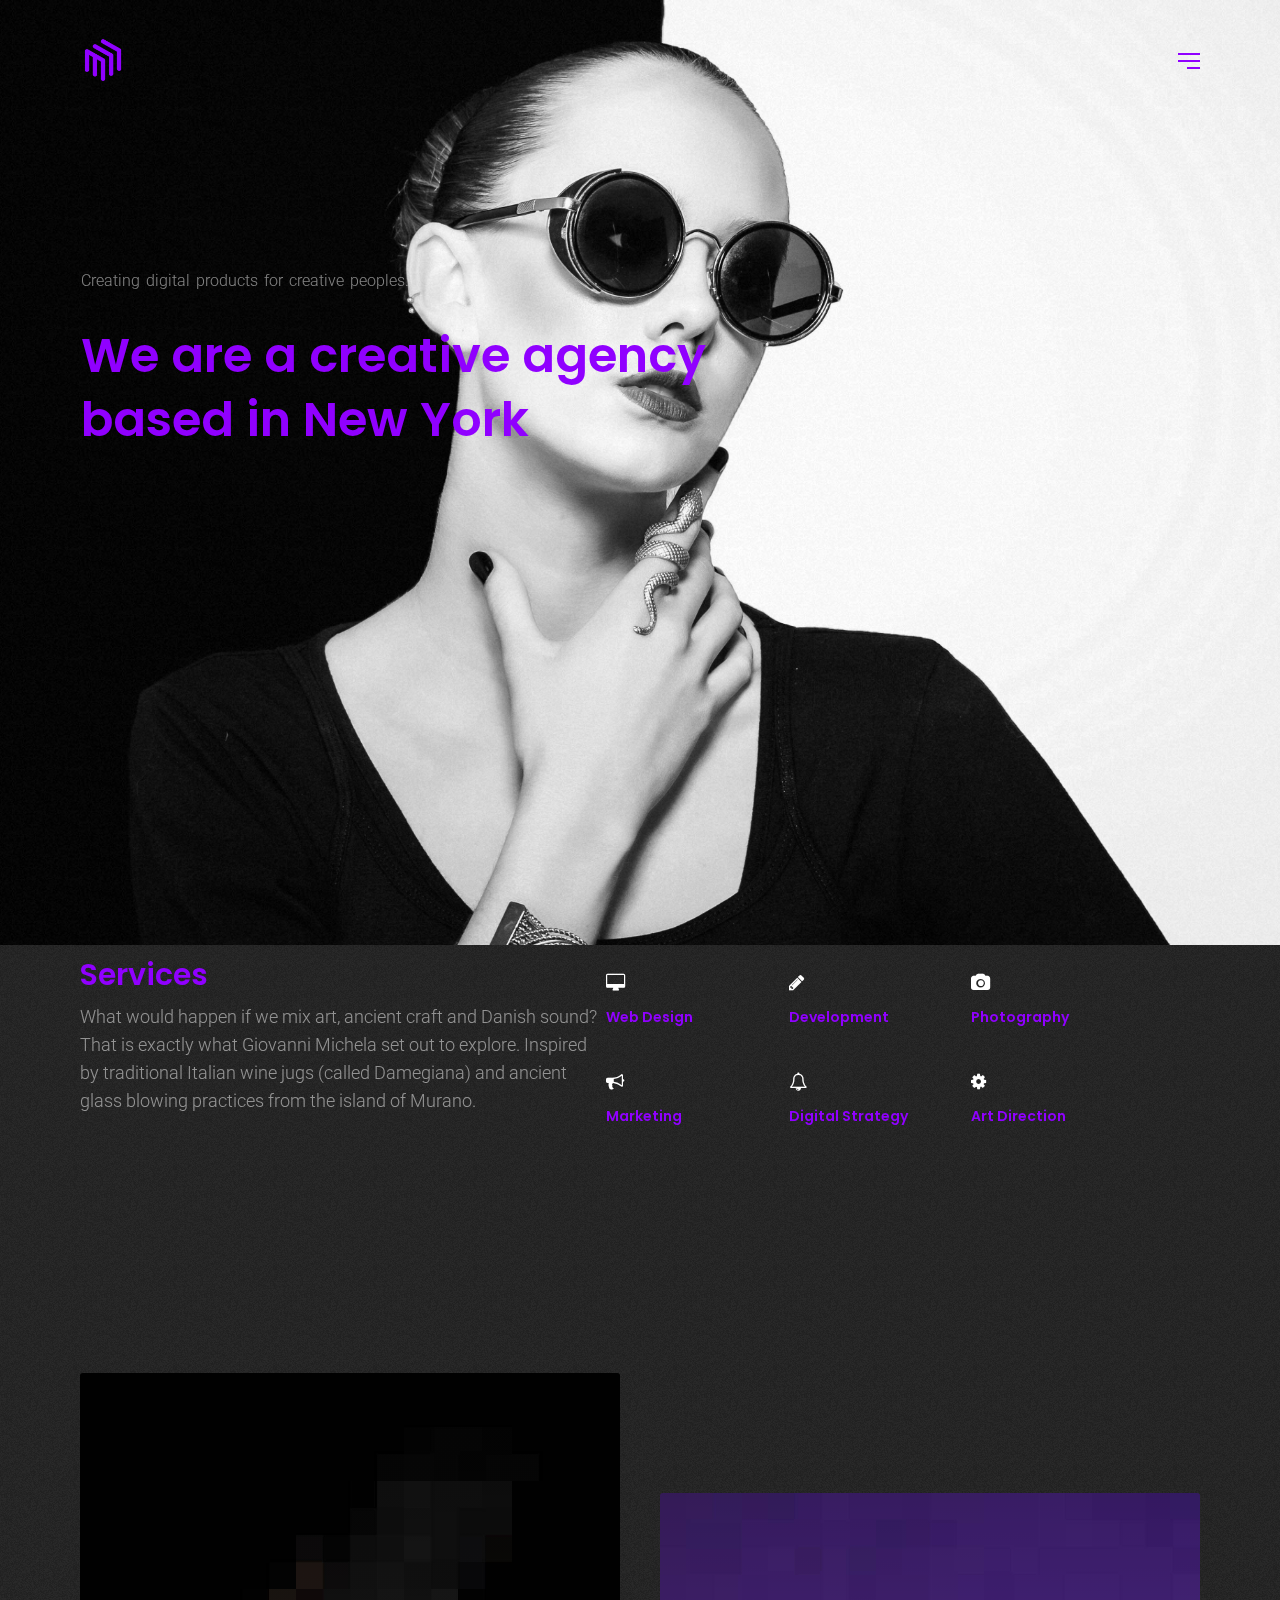
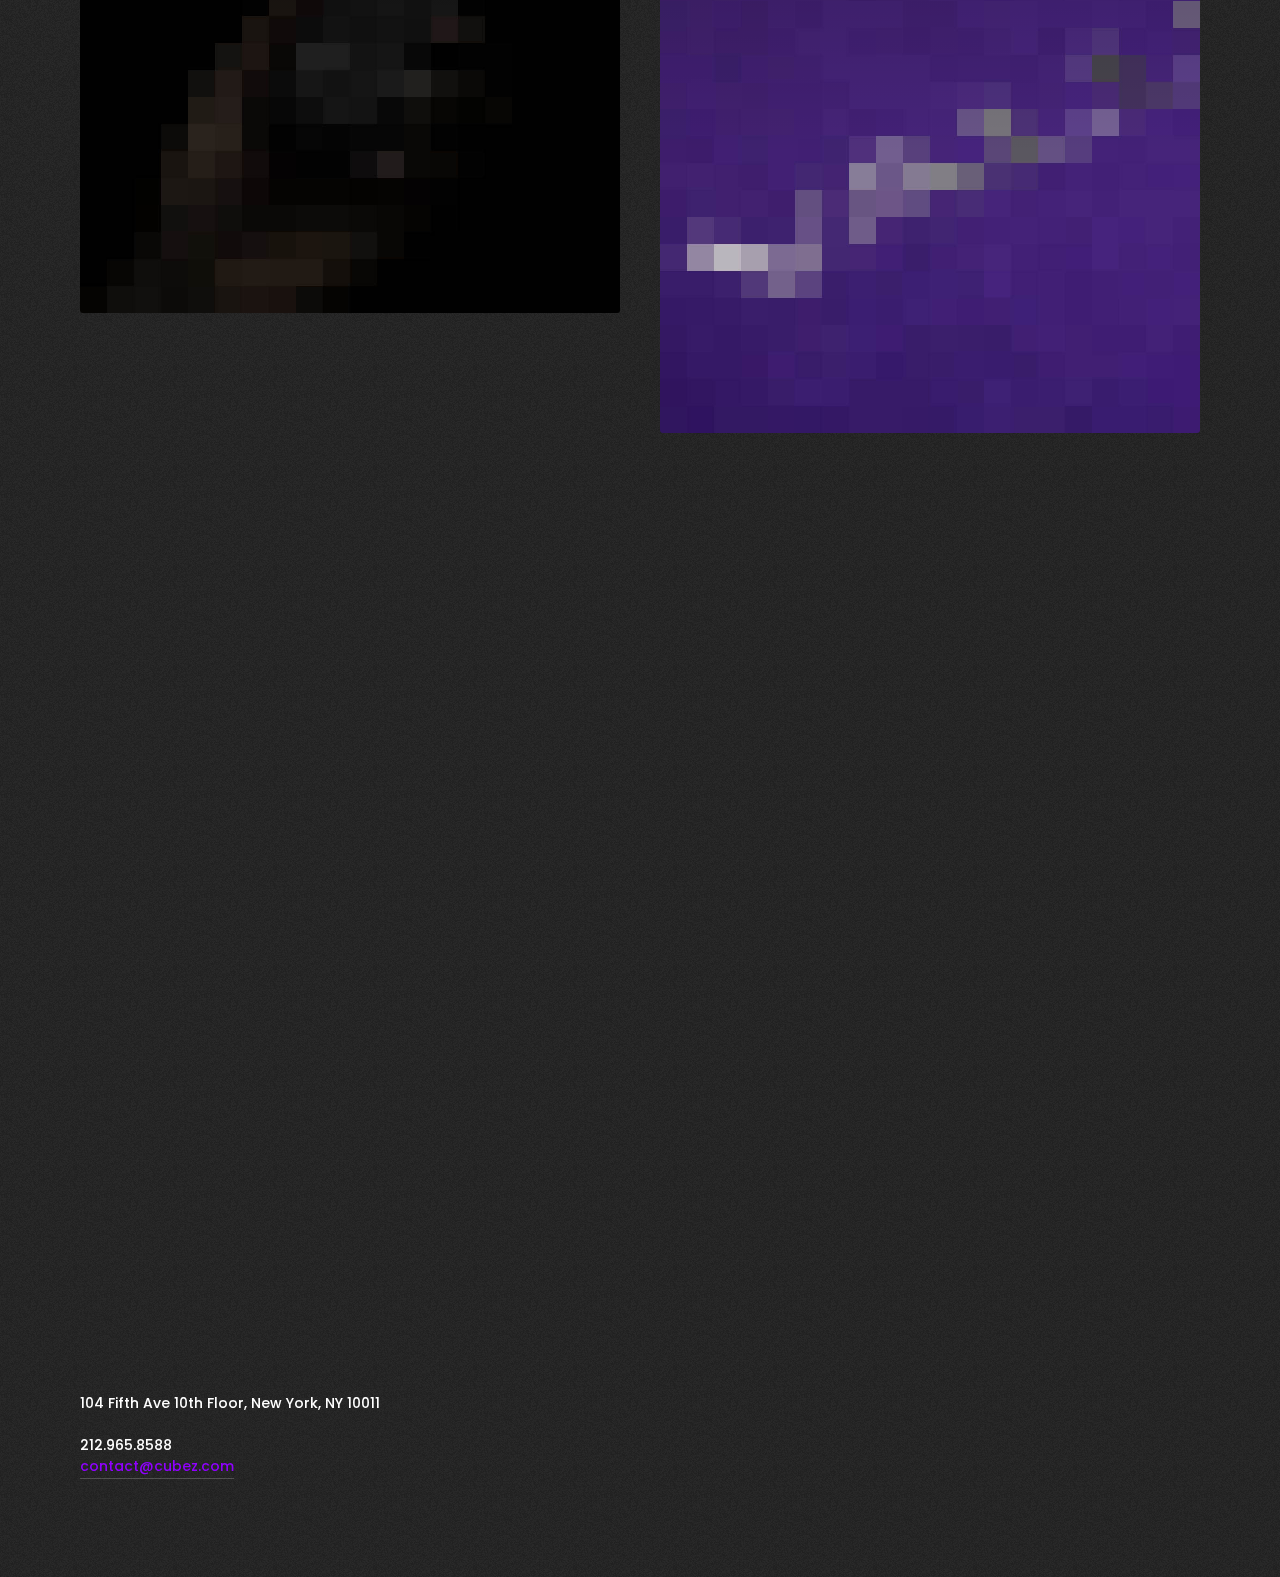
==== commit 9c7a58cd: "Header Updated!" ====
--- a/index.html
+++ b/index.html
@@ -137,6 +137,82 @@
             </div>            
             <div id="hero-height" class="hidden"></div>
             <!--/Hero Section -->
+
+            <!-- Row -->
+            <div class="vc_row full row_padding_top row_padding_bottom">
+                    
+                <div class="container">
+                
+                    <hr><hr><hr>
+                    
+                    <div class="one_half last">
+                    
+                    <h3>Services</h3>
+                    <p>What would happen if we mix art, ancient craft and Danish sound? That is exactly what Giovanni Michela set out to explore. Inspired by traditional Italian wine jugs (called Damegiana) and ancient glass blowing practices from the island of Murano.</p>
+                
+                    <hr><hr>
+                    
+               
+                    </div>
+                    <div class="one_half">
+                        
+                        <div class="one_third">
+                            <div class="clapat-icon">
+                                <i class="fa fa-desktop" aria-hidden="true"></i>
+                            </div>
+                        
+                            <h6>Web Design</h6>                        
+                        </div>
+                        
+                        <div class="one_third">
+                            <div class="clapat-icon">
+                                <i class="fa fa-pencil" aria-hidden="true"></i>
+                            </div>
+                        
+                            <h6>Development</h6>                        
+                        </div>
+                        
+                        <div class=" one_third last">
+                            <div class="clapat-icon">
+                                <i class="fa fa-camera" aria-hidden="true"></i>
+                            </div>
+                        
+                            <h6>Photography</h6>
+                        </div>
+                        
+                        <div class="one_third">
+                            <div class="clapat-icon">
+                                <i class="fa fa-bullhorn" aria-hidden="true"></i>
+                            </div>
+                        
+                            <h6>Marketing</h6>                        
+                        </div>
+                        
+                        <div class="one_third">
+                            <div class="clapat-icon">
+                                <i class="fa fa-bell-o" aria-hidden="true"></i>
+                            </div>
+                        
+                            <h6>Digital Strategy</h6>                        
+                        </div>
+                        
+                        <div class=" one_third last">
+                            <div class="clapat-icon">
+                                <i class="fa fa-cog" aria-hidden="true"></i>
+                            </div>
+                        
+                            <h6>Art Direction</h6>
+                        </div>
+                        
+                        <hr><hr>
+                        
+                   
+                        </div>
+                    
+                </div>
+                
+            </div>
+            <!--/Row -->
             
             
             <!-- Main Content -->
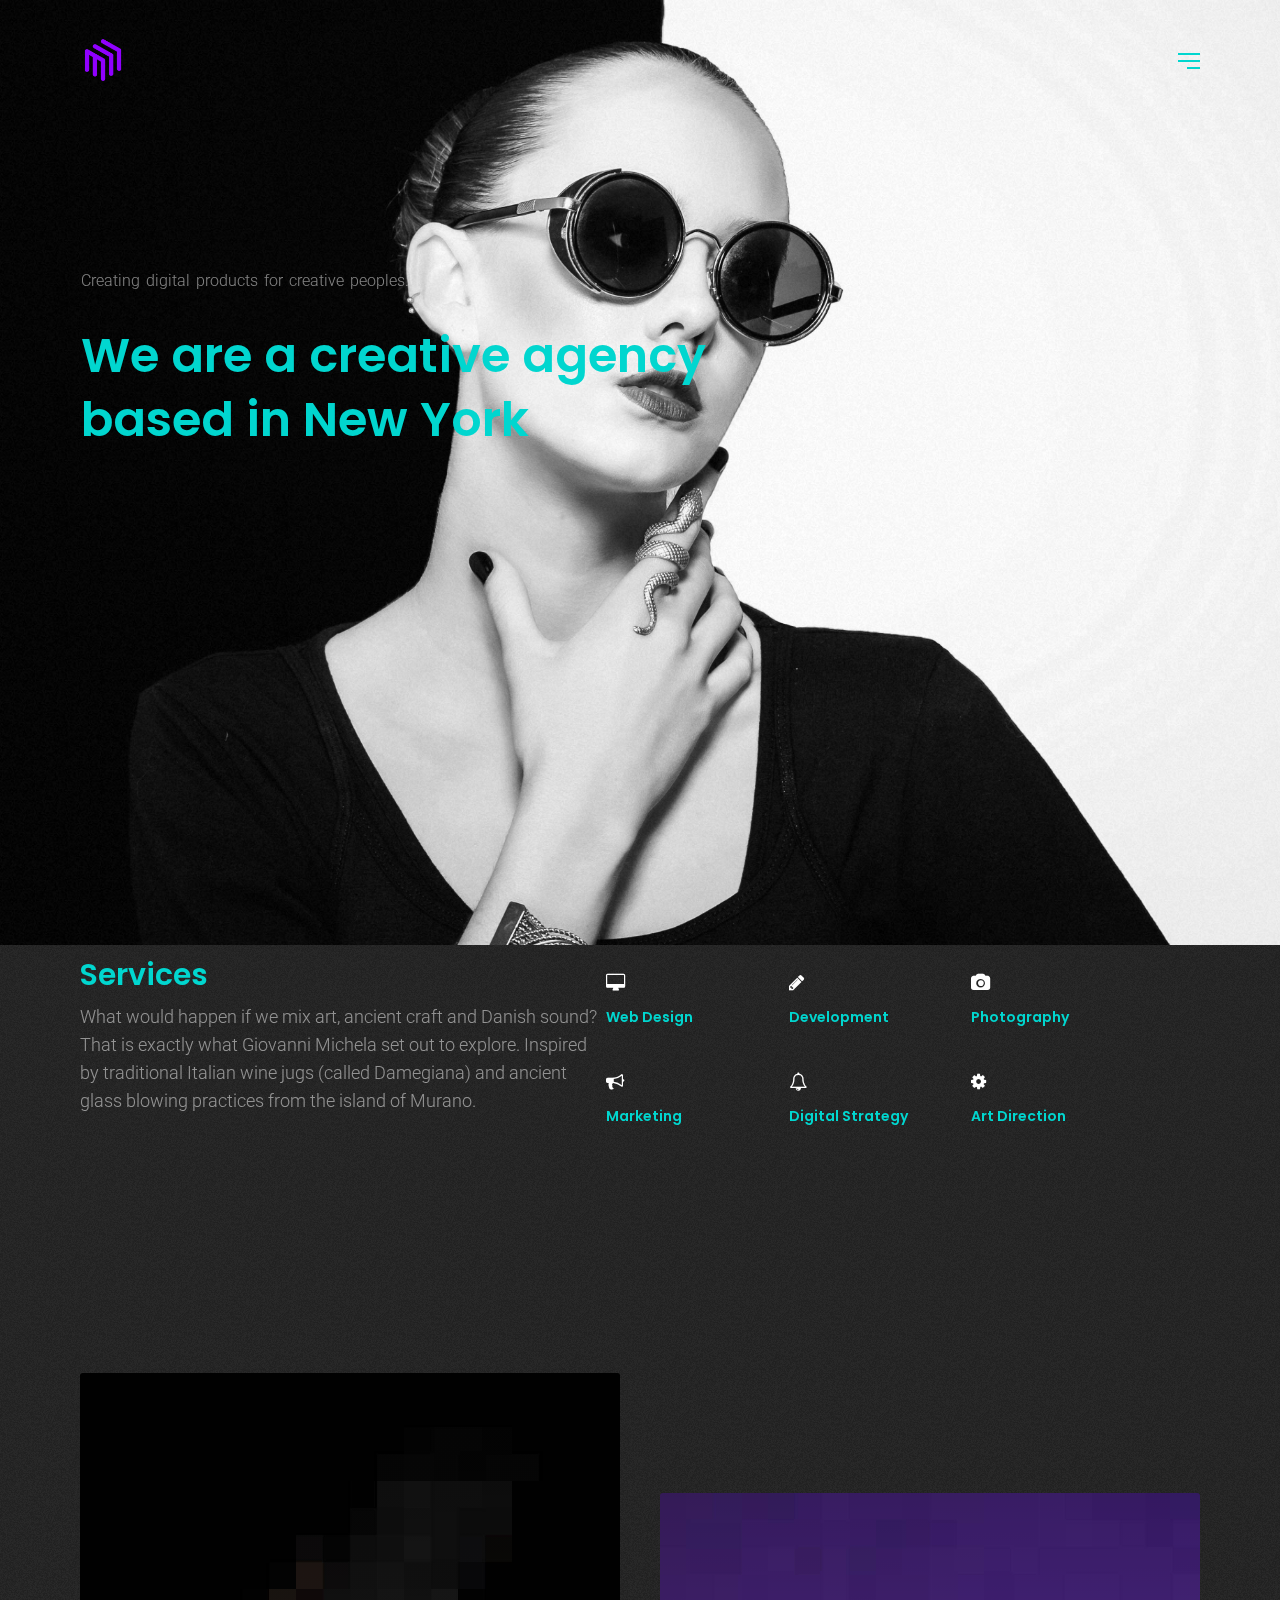
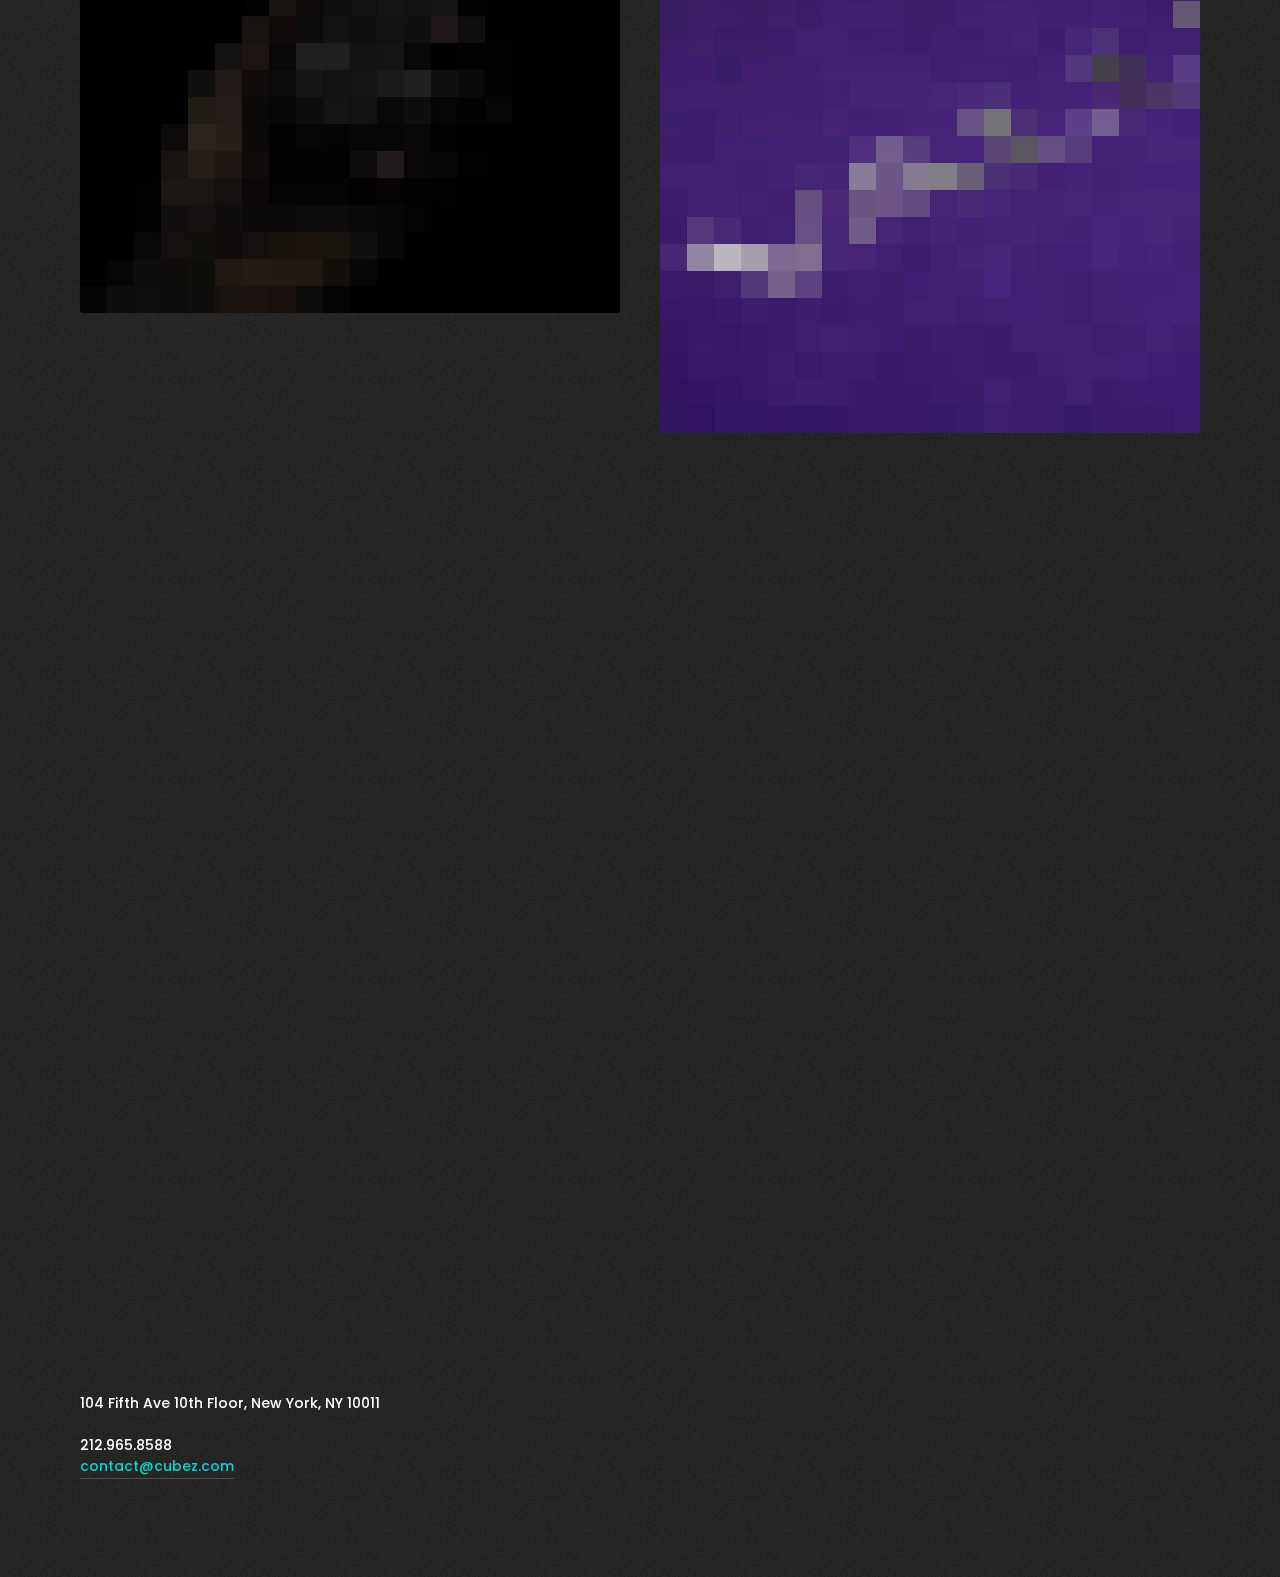
==== commit 5f0d6f13: "Colors Updated!" ====
--- a/index.html
+++ b/index.html
@@ -36,7 +36,7 @@
 	<div class="cd-index cd-main-content">
 	
 	<!-- Page Content -->
-	<div id="page-content" class="light-content color-content grain-page" data-bgcolor="#222" data-textcolor="#9000ff">
+	<div id="page-content" class="light-content color-content grain-page" data-bgcolor="#222" data-textcolor="#01d6cf">
     	
         
     
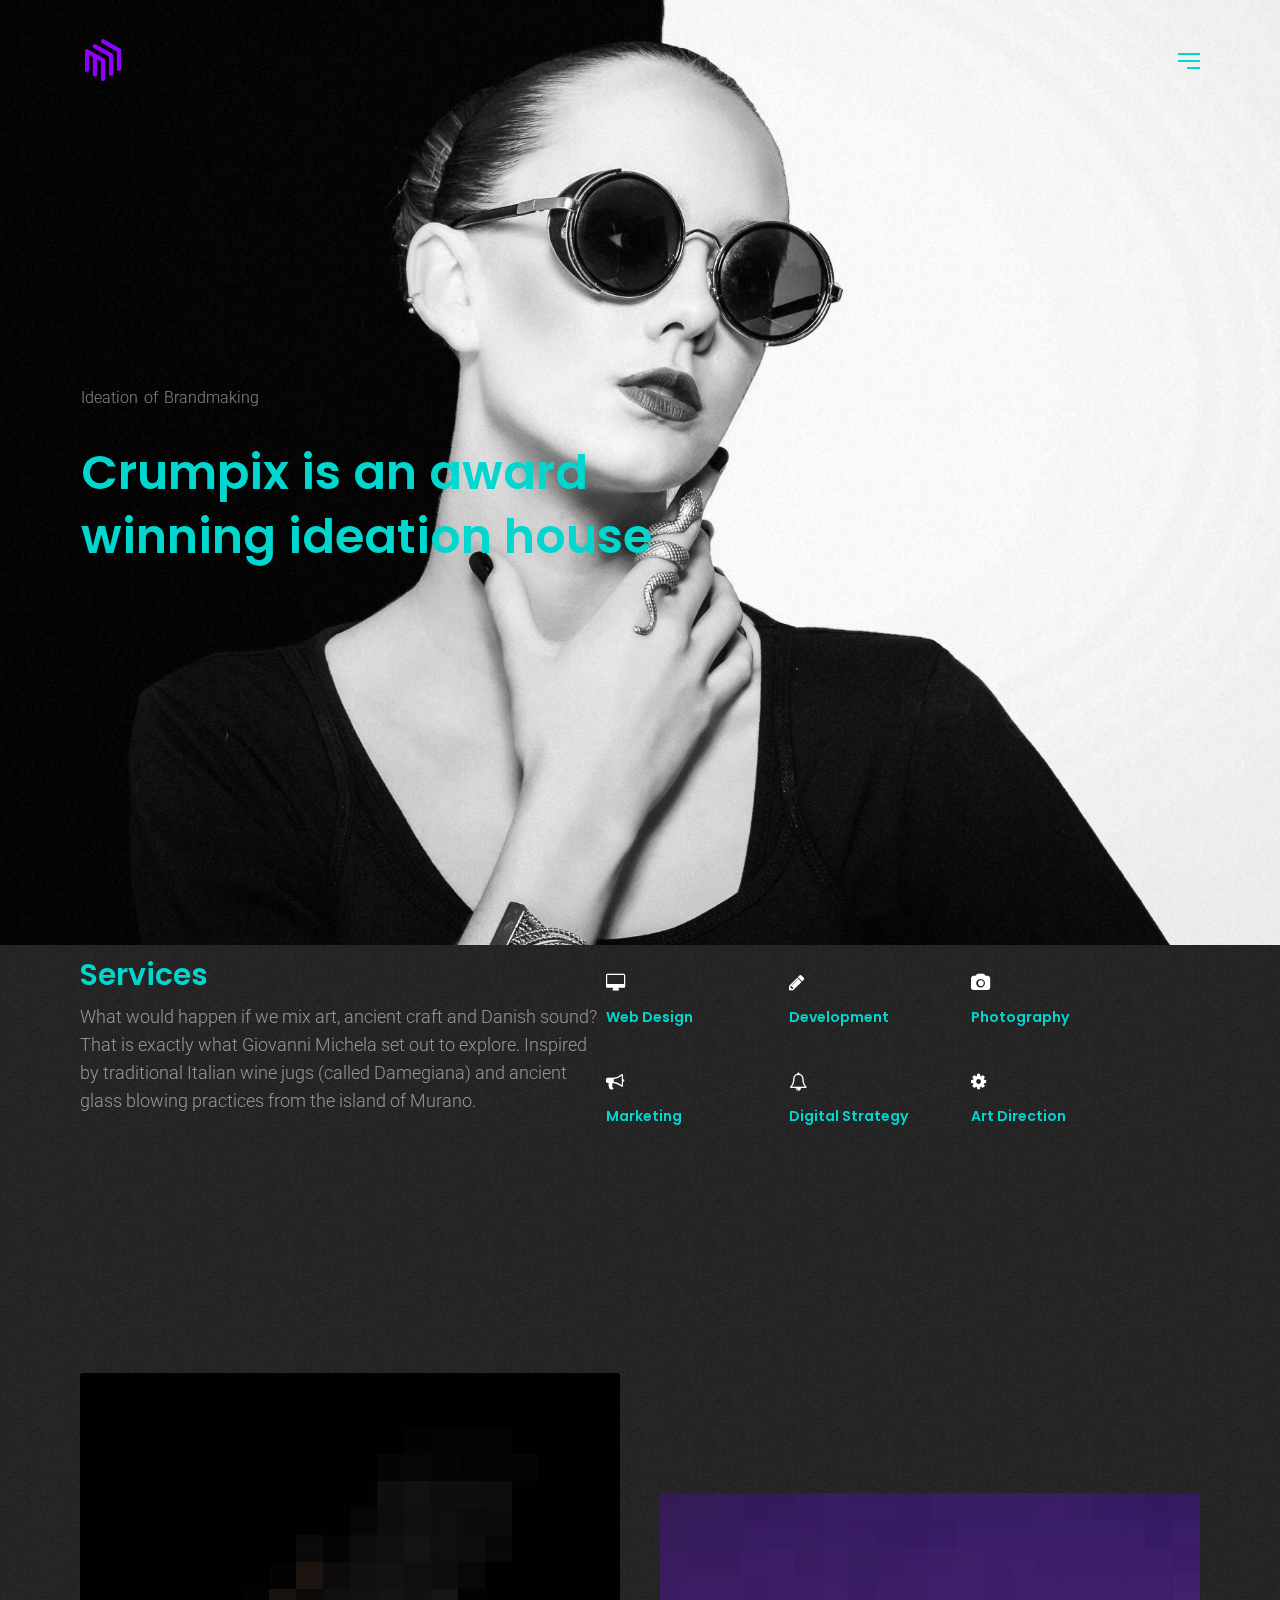
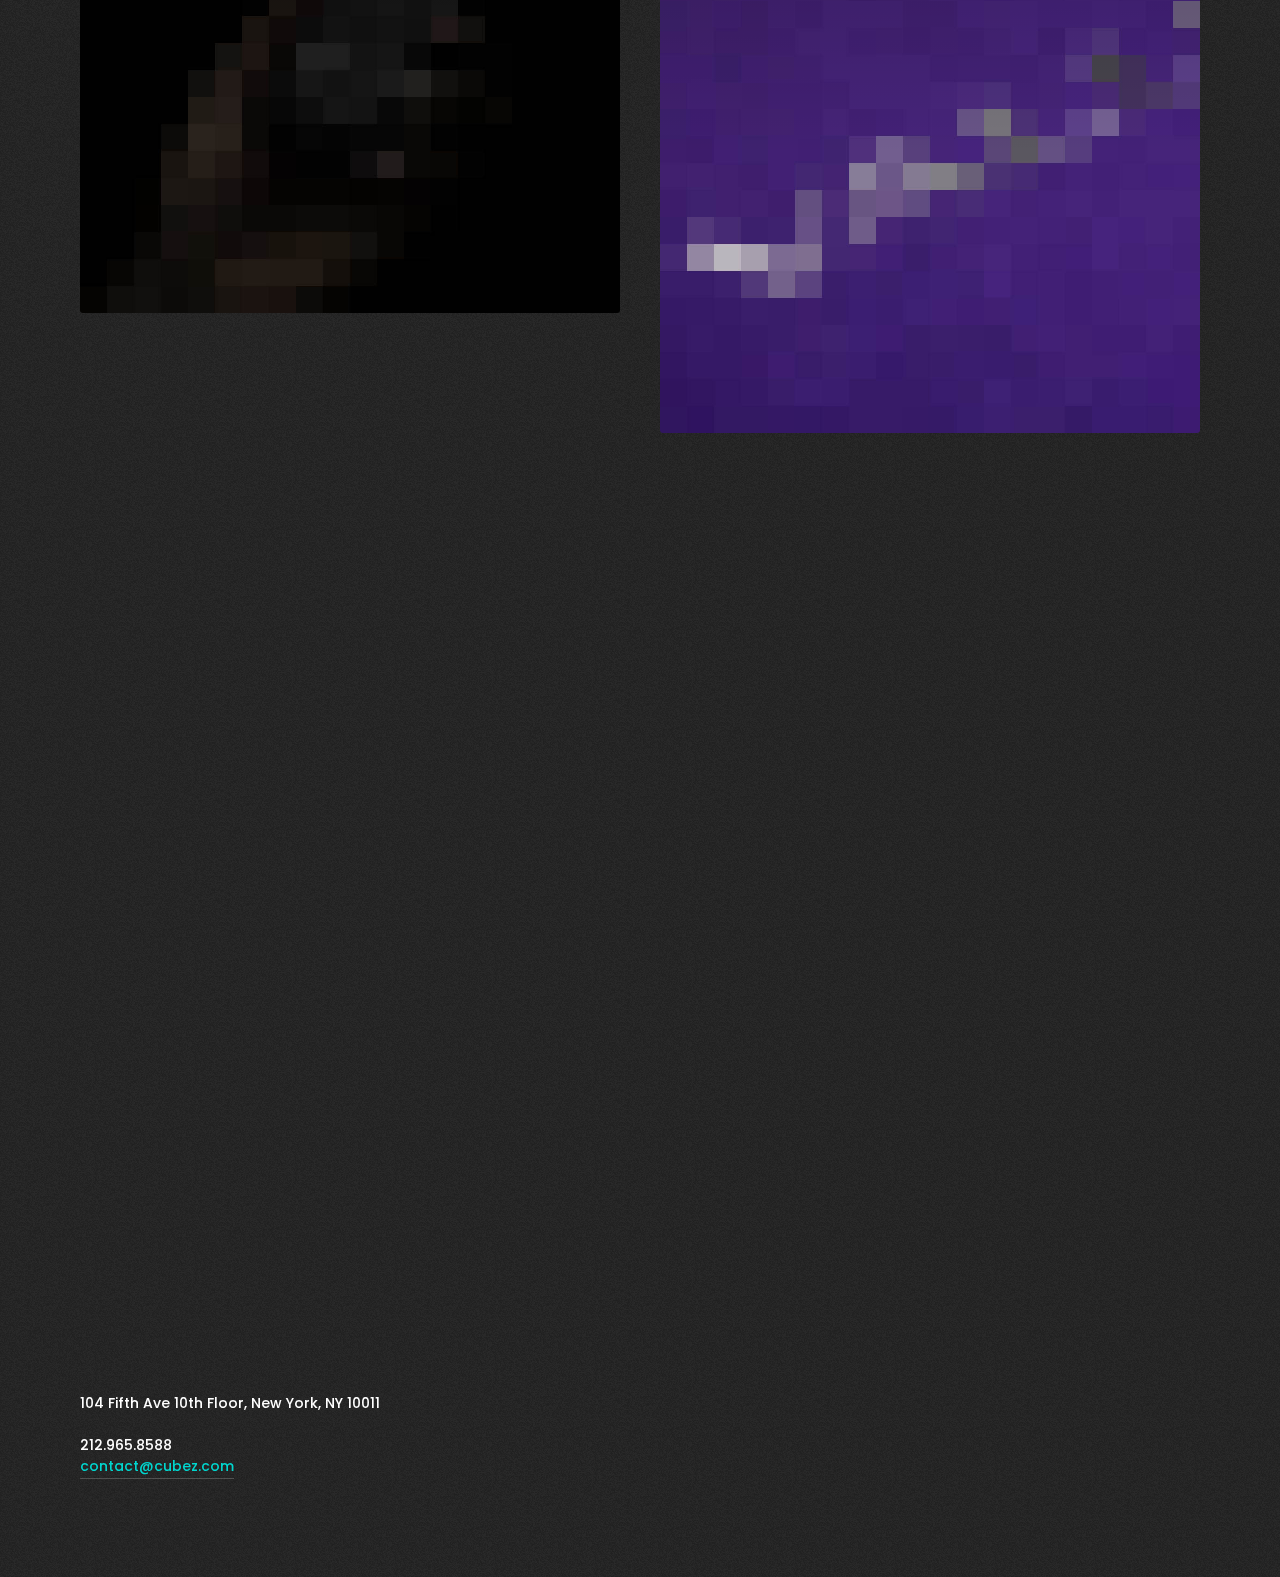
==== commit 87fdb006: "Header Version 2!" ====
--- a/index.html
+++ b/index.html
@@ -2,7 +2,7 @@
 <html lang="en">
 <head>
 
-    <title>Cubez - Modern Portfolio showcase Template</title>
+    <title>Crumpix - An Award Winning Ideation House.</title>
     <meta name="viewport" content="width=device-width, initial-scale=1.0" />
     <meta name="description" content="Perfect masonry isotope portfolio template. Masonry portfolio examples. Build your portfolio with berger template." />
     <meta name="keywords" content="masonry portfolio, portfolio design, portfolio template, minimal portfolio, masonry isotope portfolio " />
@@ -125,11 +125,11 @@
             <div id="hero">
                 <div id="hero-styles" class="scale-onscroll opacity-onscroll">
                 	<div id="hero-bg-image" class="light-content" style="background-image:url(images/01hero.jpg)"><div id="grain-hero"></div></div>
-                
+                    <hr><hr><hr>
                     <div id="hero-caption">
                         <div class="inner">
-                            <div class="hero-subtitle">Creating digital products for creative peoples.</div>
-                            <div class="hero-title">We are a <ins>creative agency</ins> based in New York</div>                        
+                            <div class="hero-subtitle">Ideation of Brandmaking</div>
+                            <div class="hero-title">Crumpix is an award winning <ins>ideation house</ins></div>                        
                         </div>
                     </div>
                 
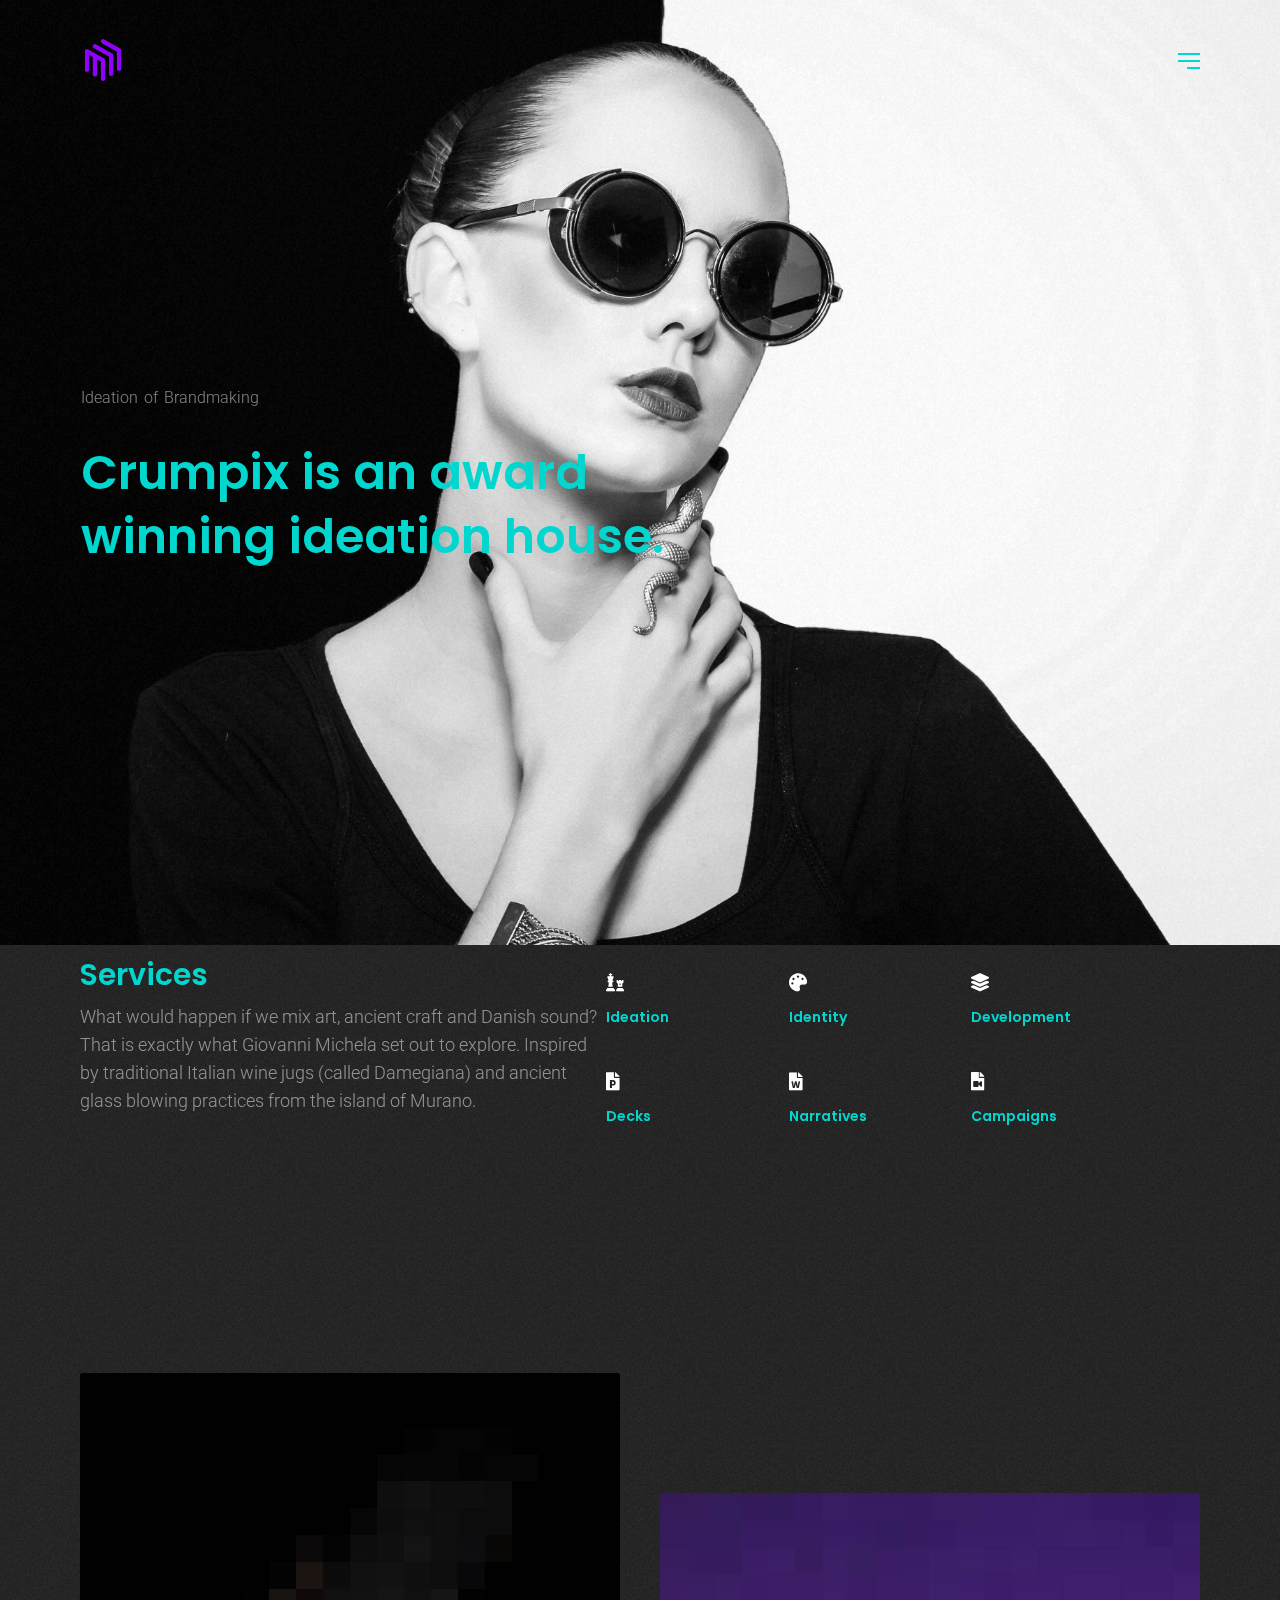
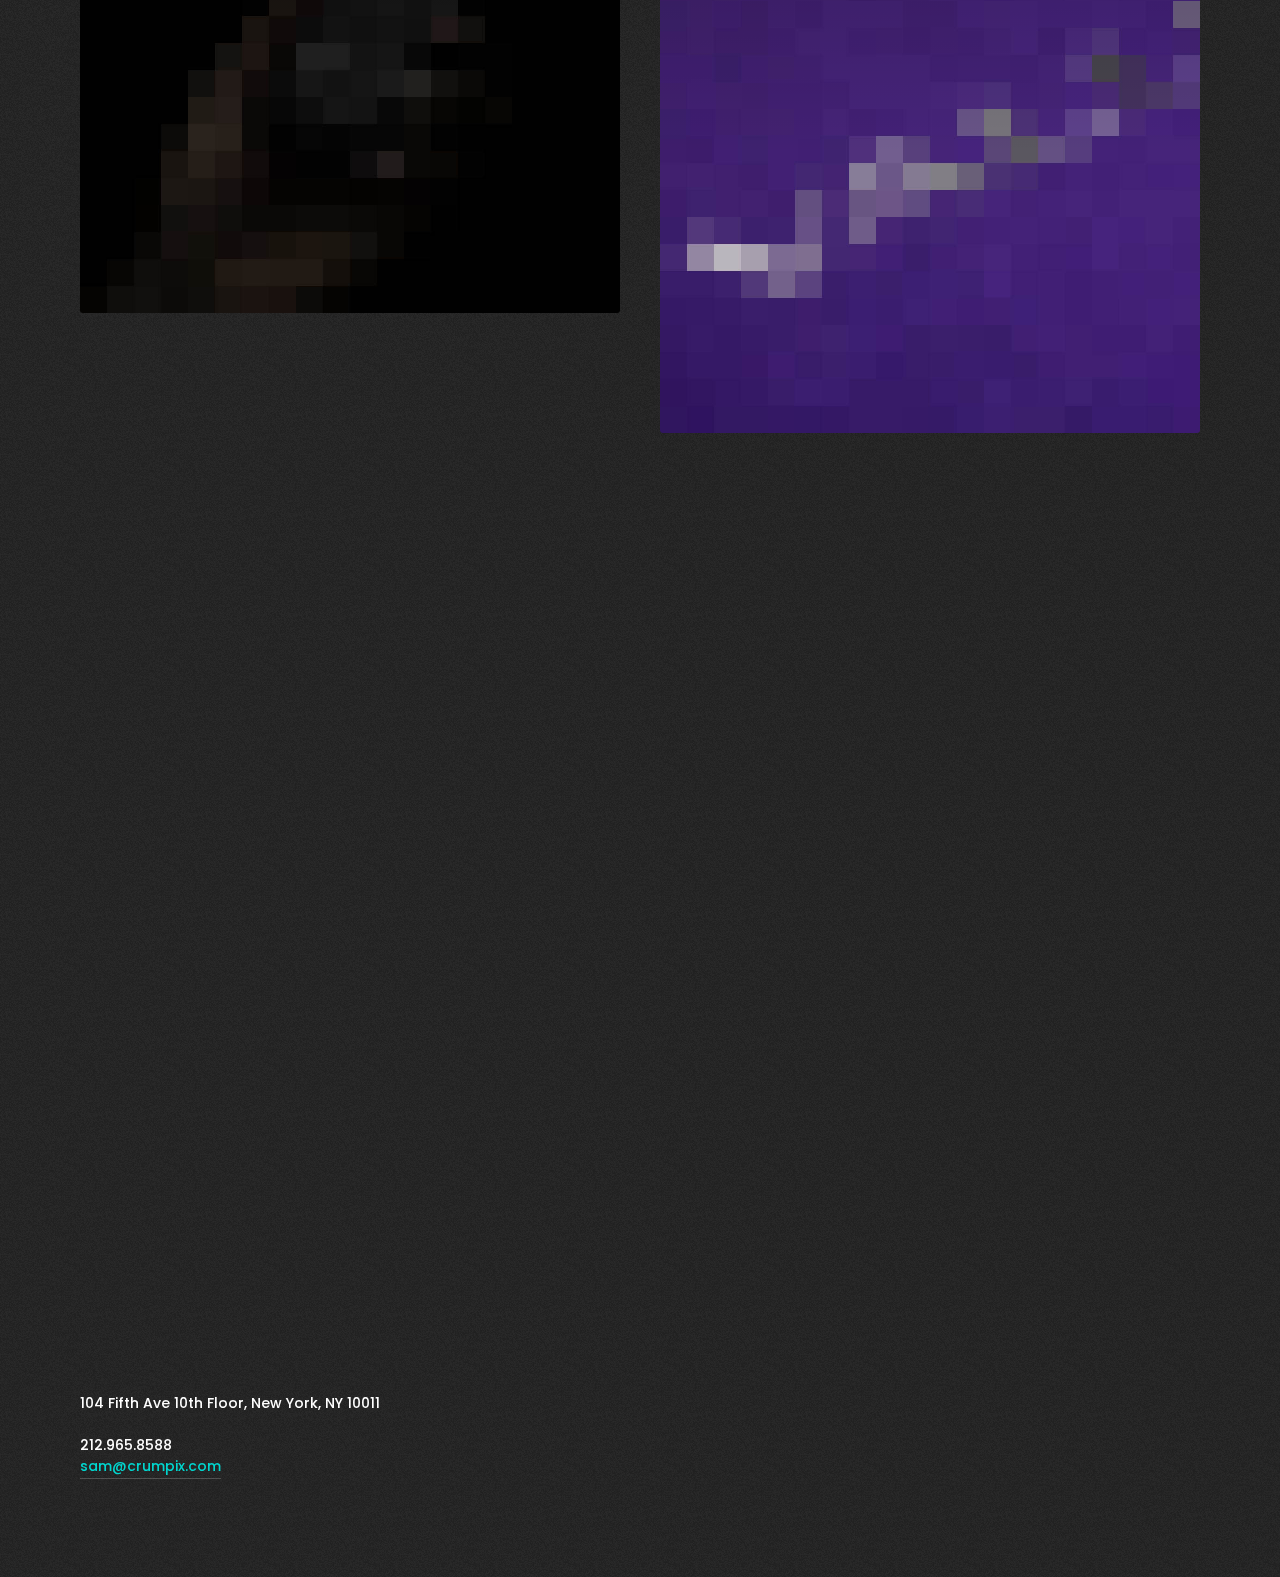
==== commit ab6cc7d3: "Icons Updated." ====
--- a/index.html
+++ b/index.html
@@ -11,14 +11,12 @@
         
     <link rel="icon" type="image/ico" href="favicon.ico" />
     <link href="style.css" rel="stylesheet" />
-    <link href="css/font-awesome.min.css" rel="stylesheet" />
+    <link href="css/all.css" rel="stylesheet" />
     <link href='https://fonts.googleapis.com/css?family=Roboto:400,300' rel='stylesheet' type='text/css'>
     <link href="https://fonts.googleapis.com/css?family=Poppins:500,600" rel="stylesheet">    
    
 </head>
     
-
-
 
 
 
@@ -129,7 +127,7 @@
                     <div id="hero-caption">
                         <div class="inner">
                             <div class="hero-subtitle">Ideation of Brandmaking</div>
-                            <div class="hero-title">Crumpix is an award winning <ins>ideation house</ins></div>                        
+                            <div class="hero-title">Crumpix is an award winning <ins>ideation house.</ins></div>                        
                         </div>
                     </div>
                 
@@ -158,50 +156,50 @@
                         
                         <div class="one_third">
                             <div class="clapat-icon">
-                                <i class="fa fa-desktop" aria-hidden="true"></i>
-                            </div>
-                        
-                            <h6>Web Design</h6>                        
+                                <i class="fas fa-chess" aria-hidden="true"></i>
+                            </div>
+                        
+                            <h6>Ideation</h6>                        
                         </div>
                         
                         <div class="one_third">
                             <div class="clapat-icon">
-                                <i class="fa fa-pencil" aria-hidden="true"></i>
-                            </div>
-                        
-                            <h6>Development</h6>                        
+                                <i class="fas fa-palette" aria-hidden="true"></i>
+                            </div>
+                        
+                            <h6>Identity</h6>                        
                         </div>
                         
                         <div class=" one_third last">
                             <div class="clapat-icon">
-                                <i class="fa fa-camera" aria-hidden="true"></i>
-                            </div>
-                        
-                            <h6>Photography</h6>
+                                <i class="fas fa-layer-group" aria-hidden="true"></i>
+                            </div>
+                        
+                            <h6>Development</h6>
                         </div>
                         
                         <div class="one_third">
                             <div class="clapat-icon">
-                                <i class="fa fa-bullhorn" aria-hidden="true"></i>
-                            </div>
-                        
-                            <h6>Marketing</h6>                        
+                                <i class="fas fa-file-powerpoint" aria-hidden="true"></i>
+                            </div>
+                        
+                            <h6>Decks</h6>                        
                         </div>
                         
                         <div class="one_third">
                             <div class="clapat-icon">
-                                <i class="fa fa-bell-o" aria-hidden="true"></i>
-                            </div>
-                        
-                            <h6>Digital Strategy</h6>                        
+                                <i class="fas fa-file-word" aria-hidden="true"></i>
+                            </div>
+                        
+                            <h6>Narratives</h6>                        
                         </div>
                         
                         <div class=" one_third last">
                             <div class="clapat-icon">
-                                <i class="fa fa-cog" aria-hidden="true"></i>
-                            </div>
-                        
-                            <h6>Art Direction</h6>
+                                <i class="fas fa-file-video" aria-hidden="true"></i>
+                            </div>
+                        
+                            <h6>Campaigns</h6>
                         </div>
                         
                         <hr><hr>
@@ -489,7 +487,7 @@
                     104 Fifth Ave 10th Floor, New York, NY 10011
                     <br><br>
                     212.965.8588<br>
-                    <a class="link" href="mailto:someone@yoursite.com">contact@cubez.com</a>  
+                    <a class="link" href="mailto:sam@crumpix.com">sam@crumpix.com</a>  
                 </div>            
             
             </footer>
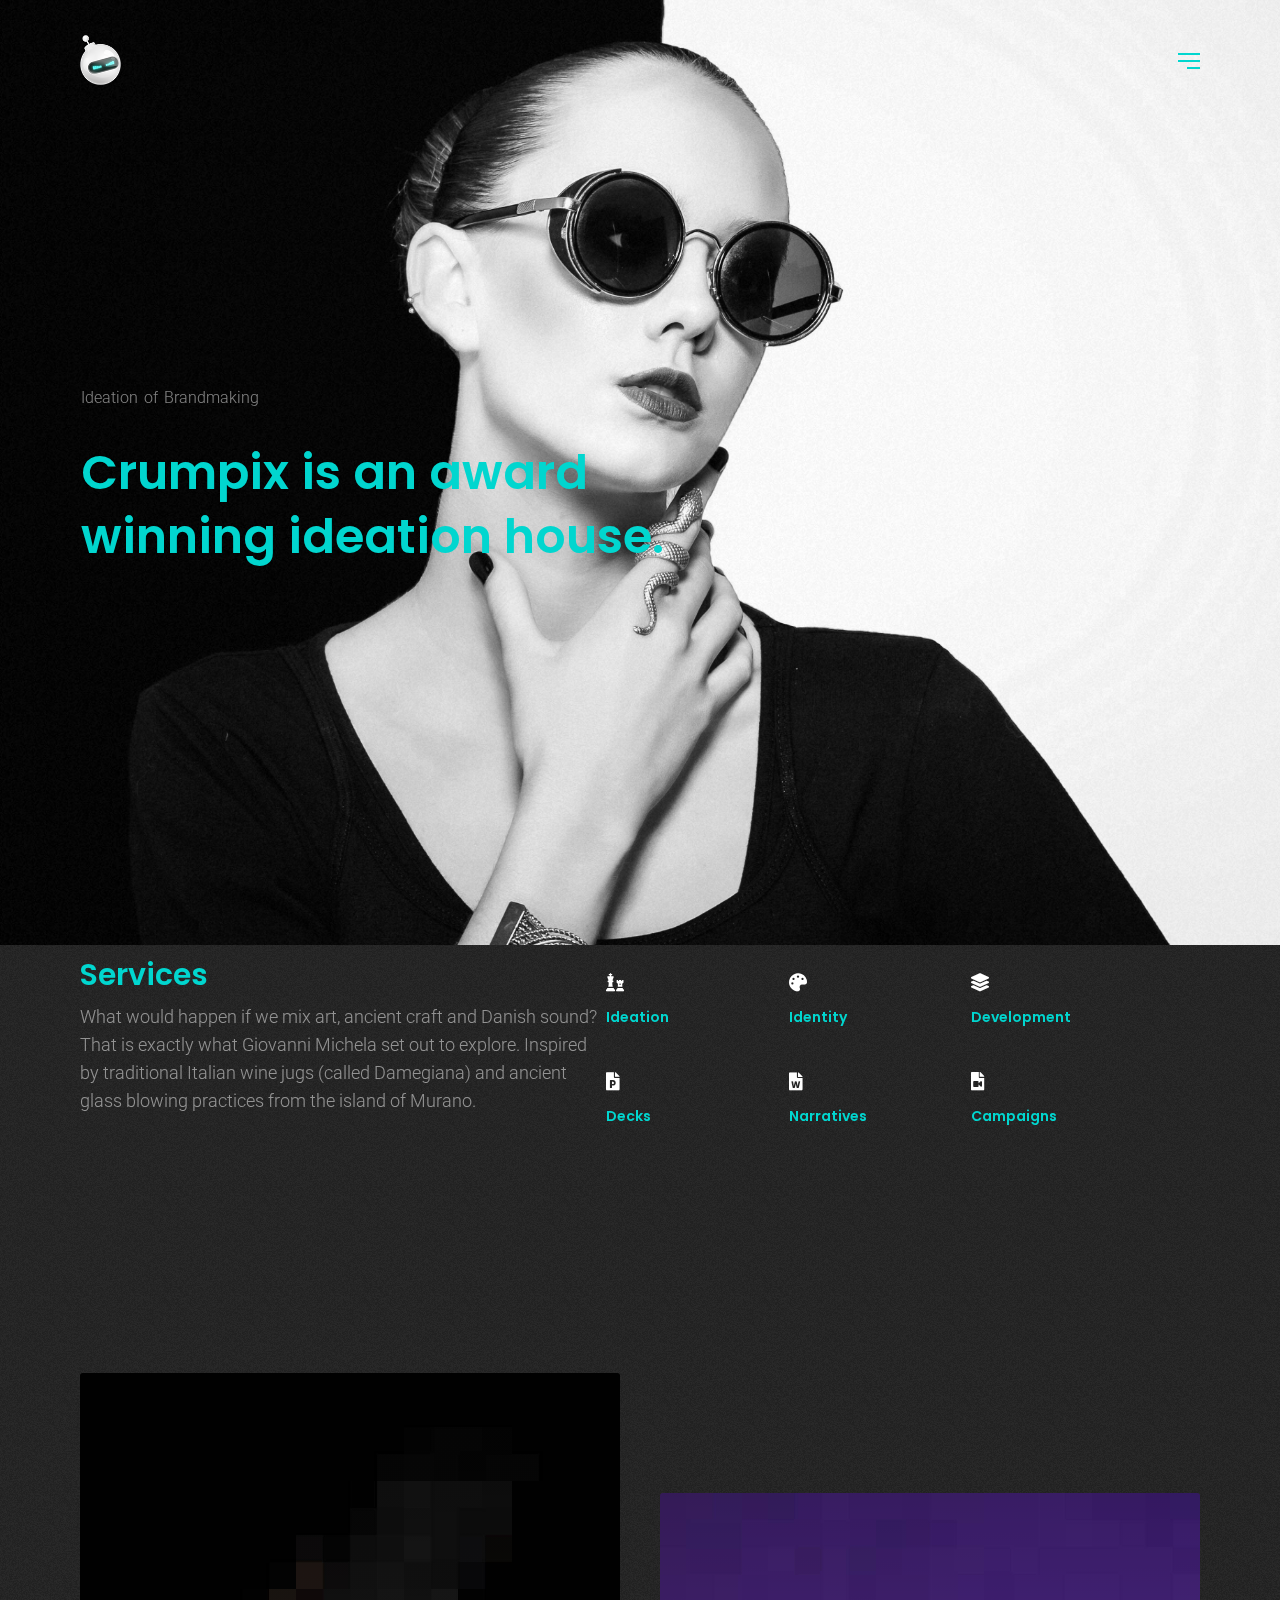
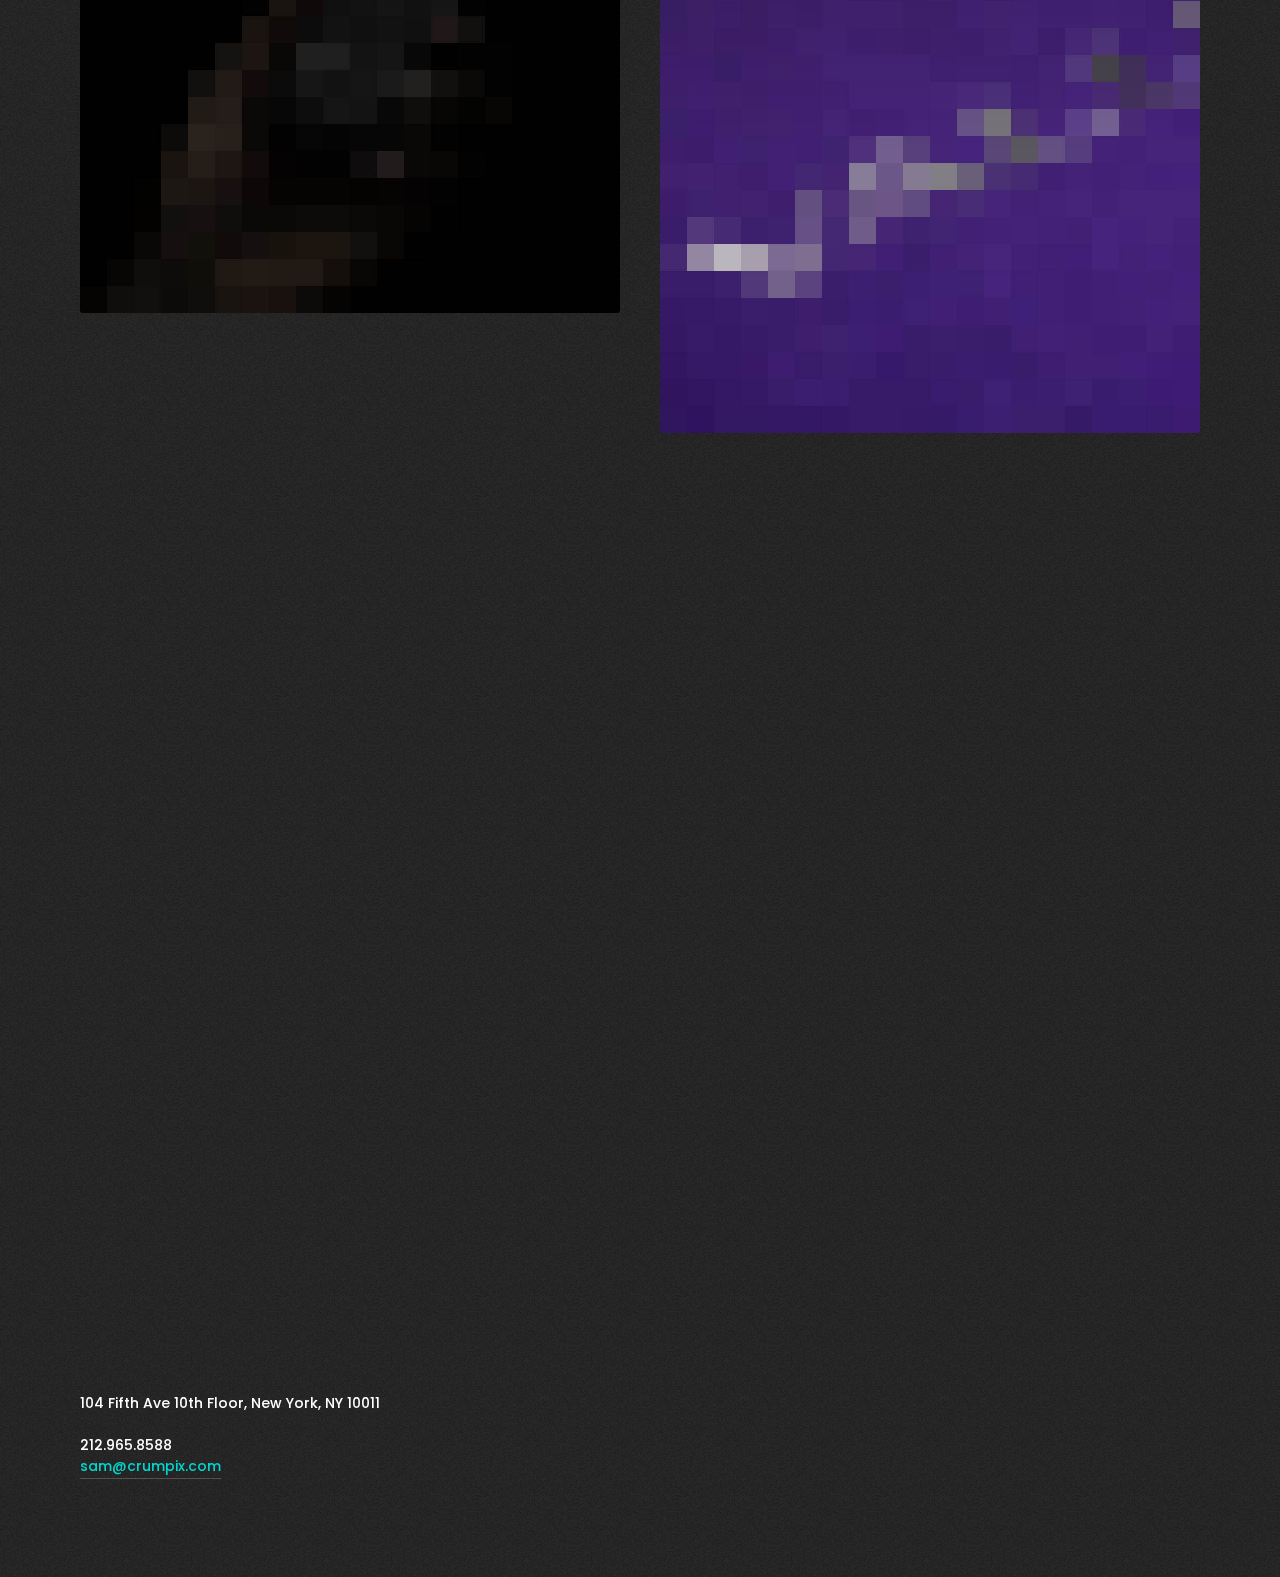
==== commit 0dea0337: "Logo Updated." ====
--- a/index.html
+++ b/index.html
@@ -47,7 +47,7 @@
                 <a class="ajax-link" data-type="page-transition" href="index.html">
                     <img class="black-logo" src="images/logo.png" alt="Logo Black">
                     <img class="white-logo" src="images/logo-white.png" alt="Logo White">
-                    <img class="color-logo" src="images/logo-purple.png" alt="Logo White">
+                    <img class="color-logo" src="images/logo.png" alt="Logo White">
                 </a>
             </div>
             <!--/Logo -->
